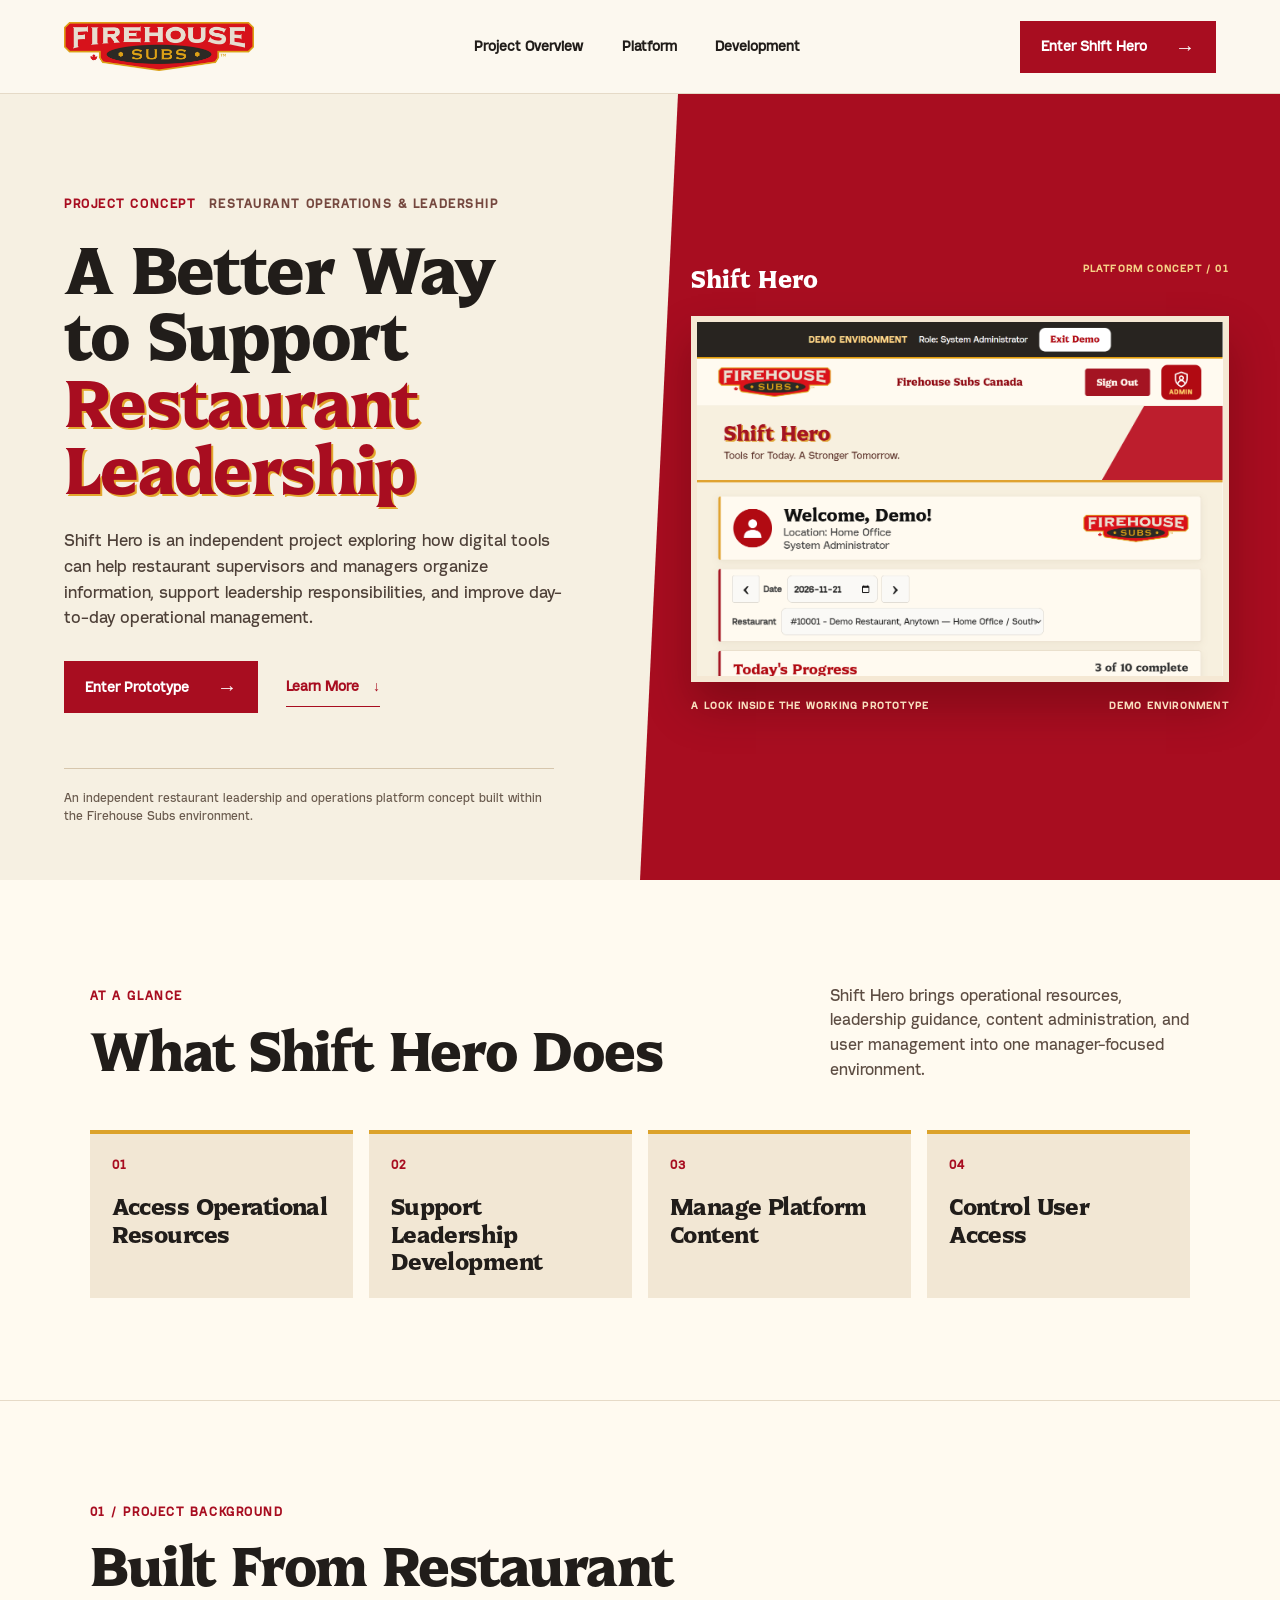
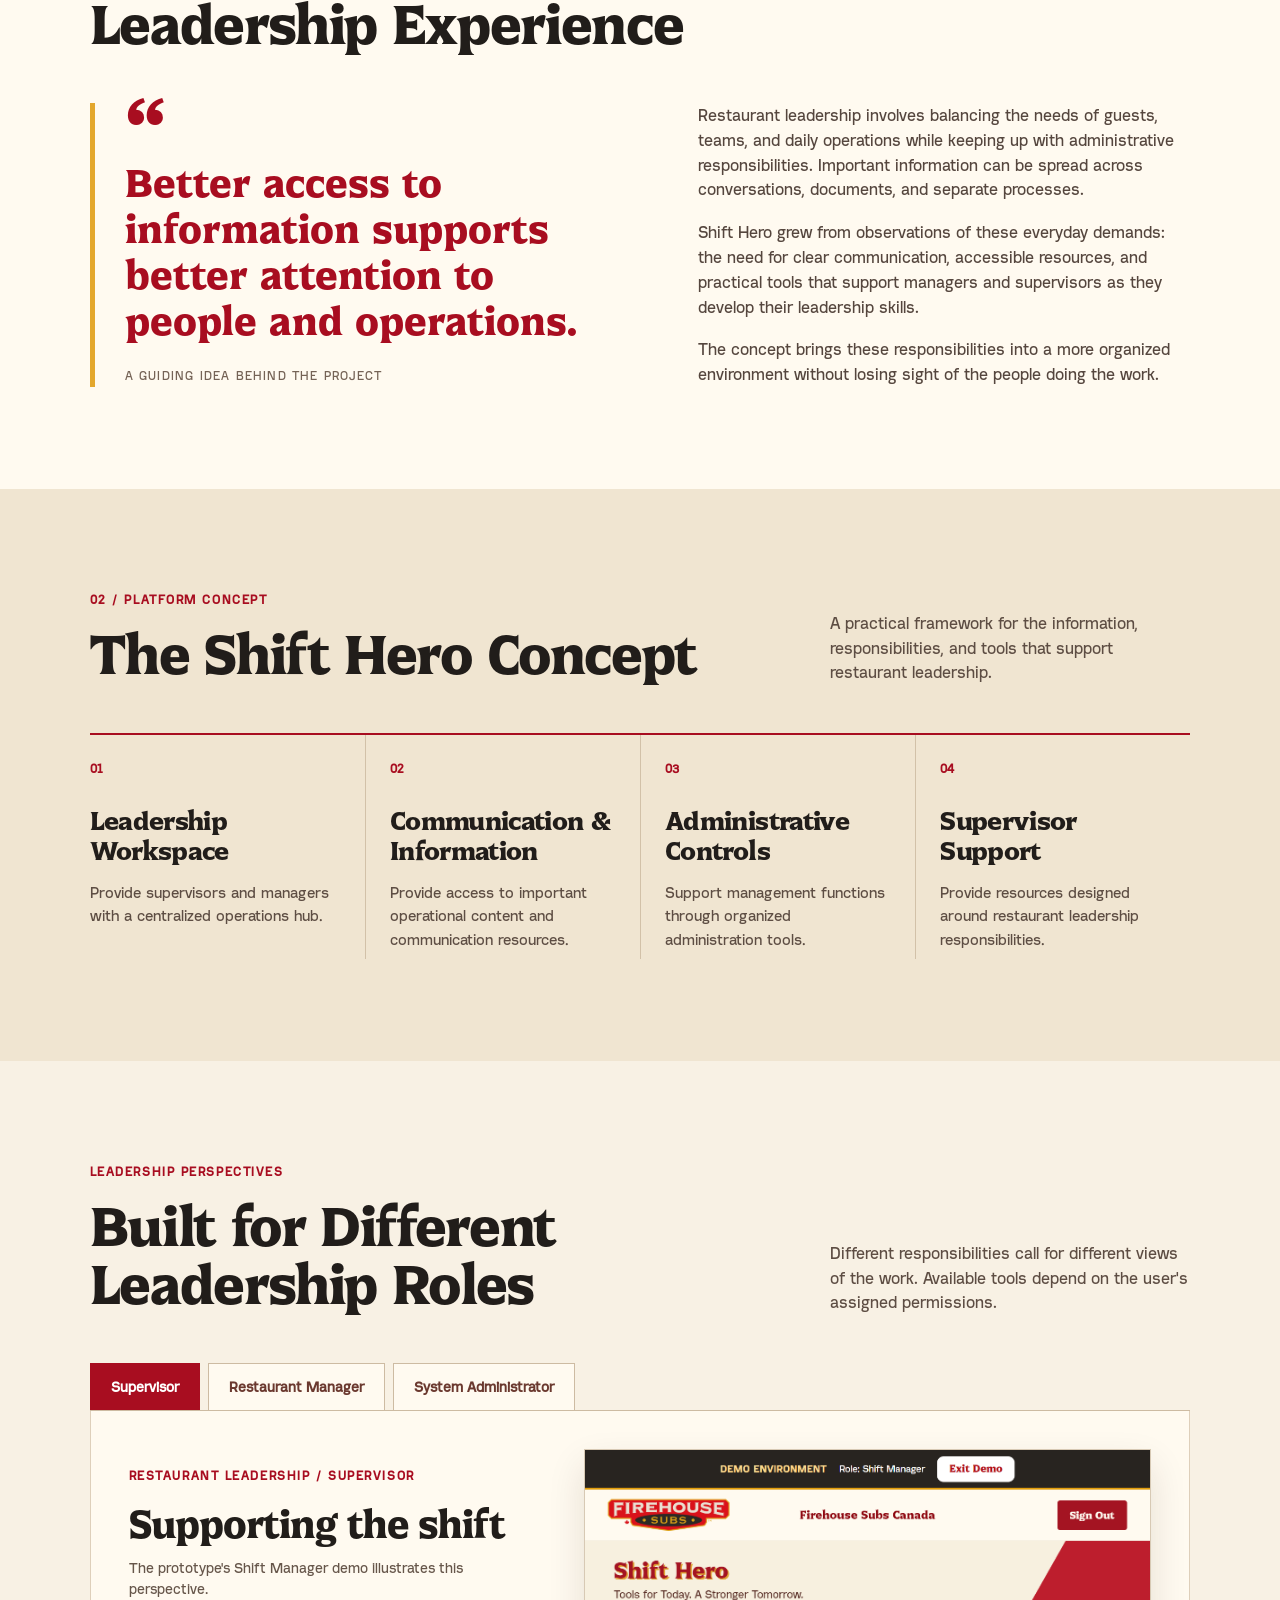
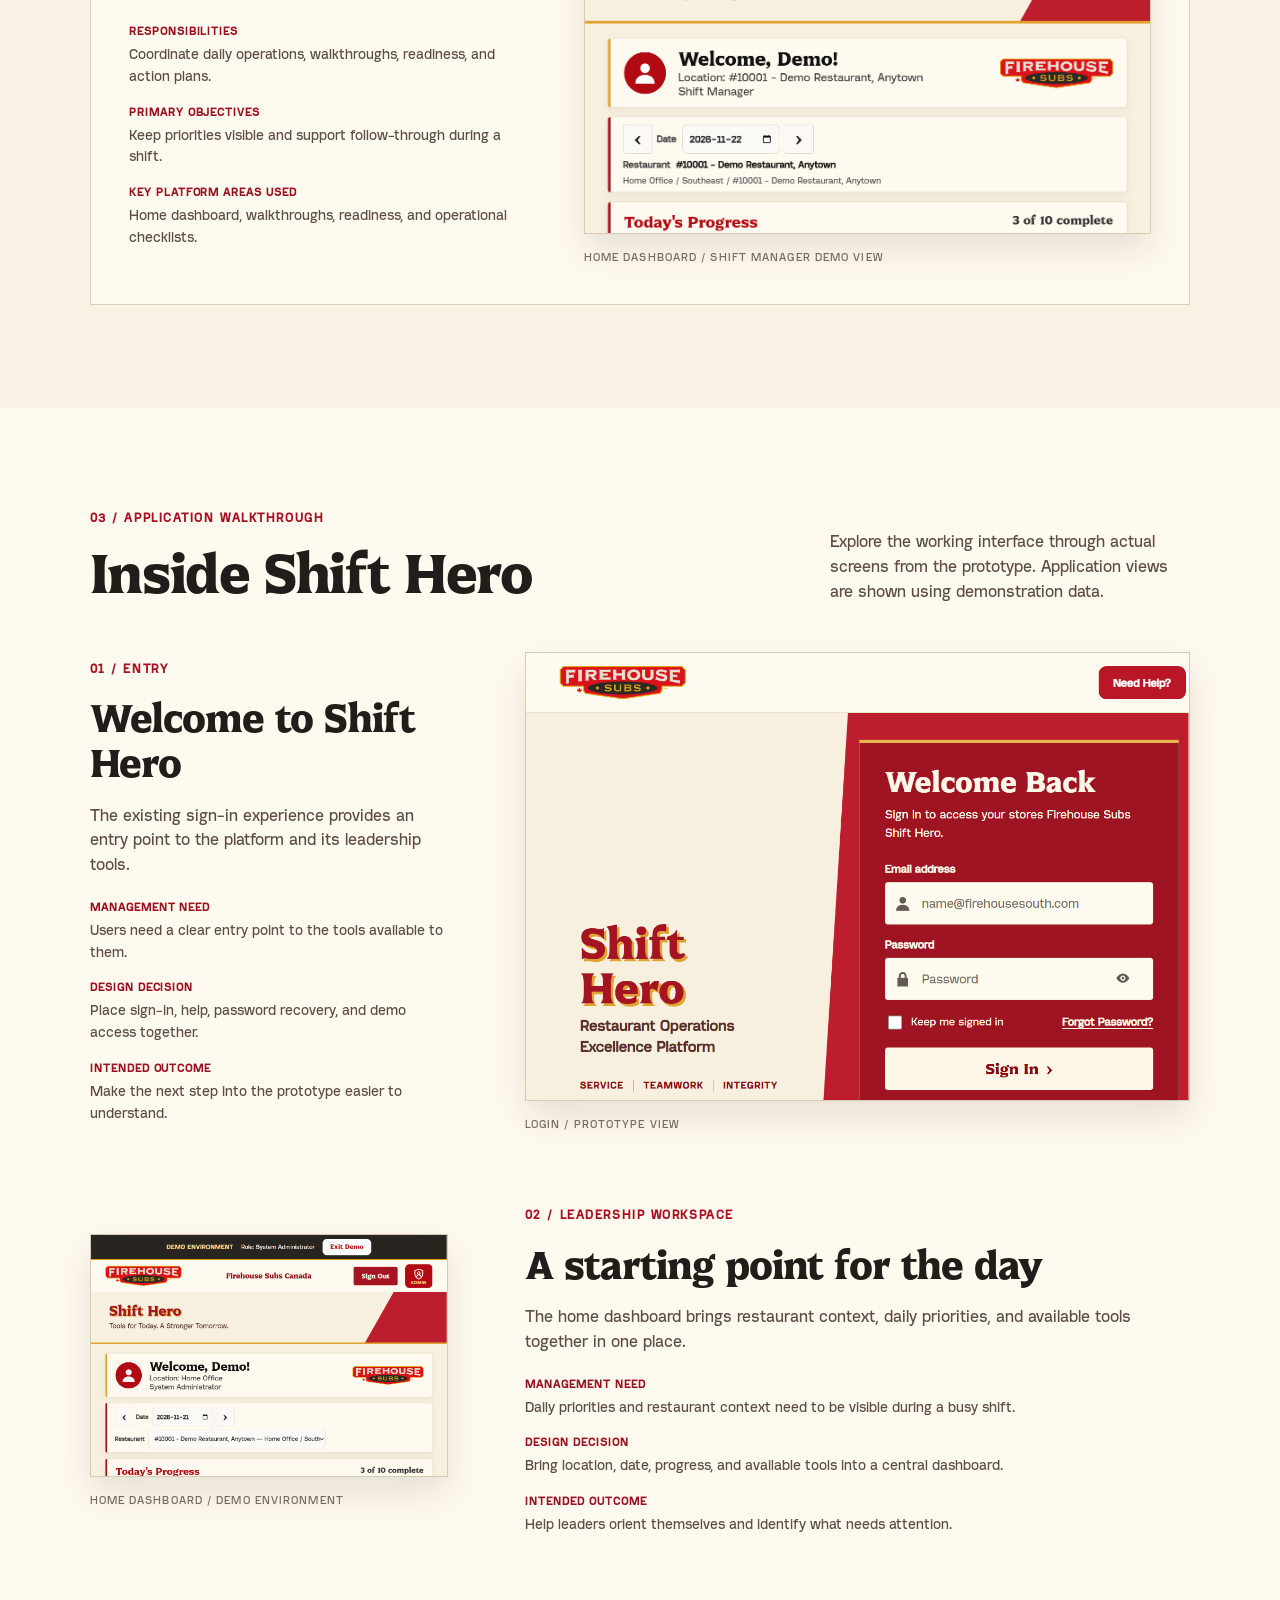
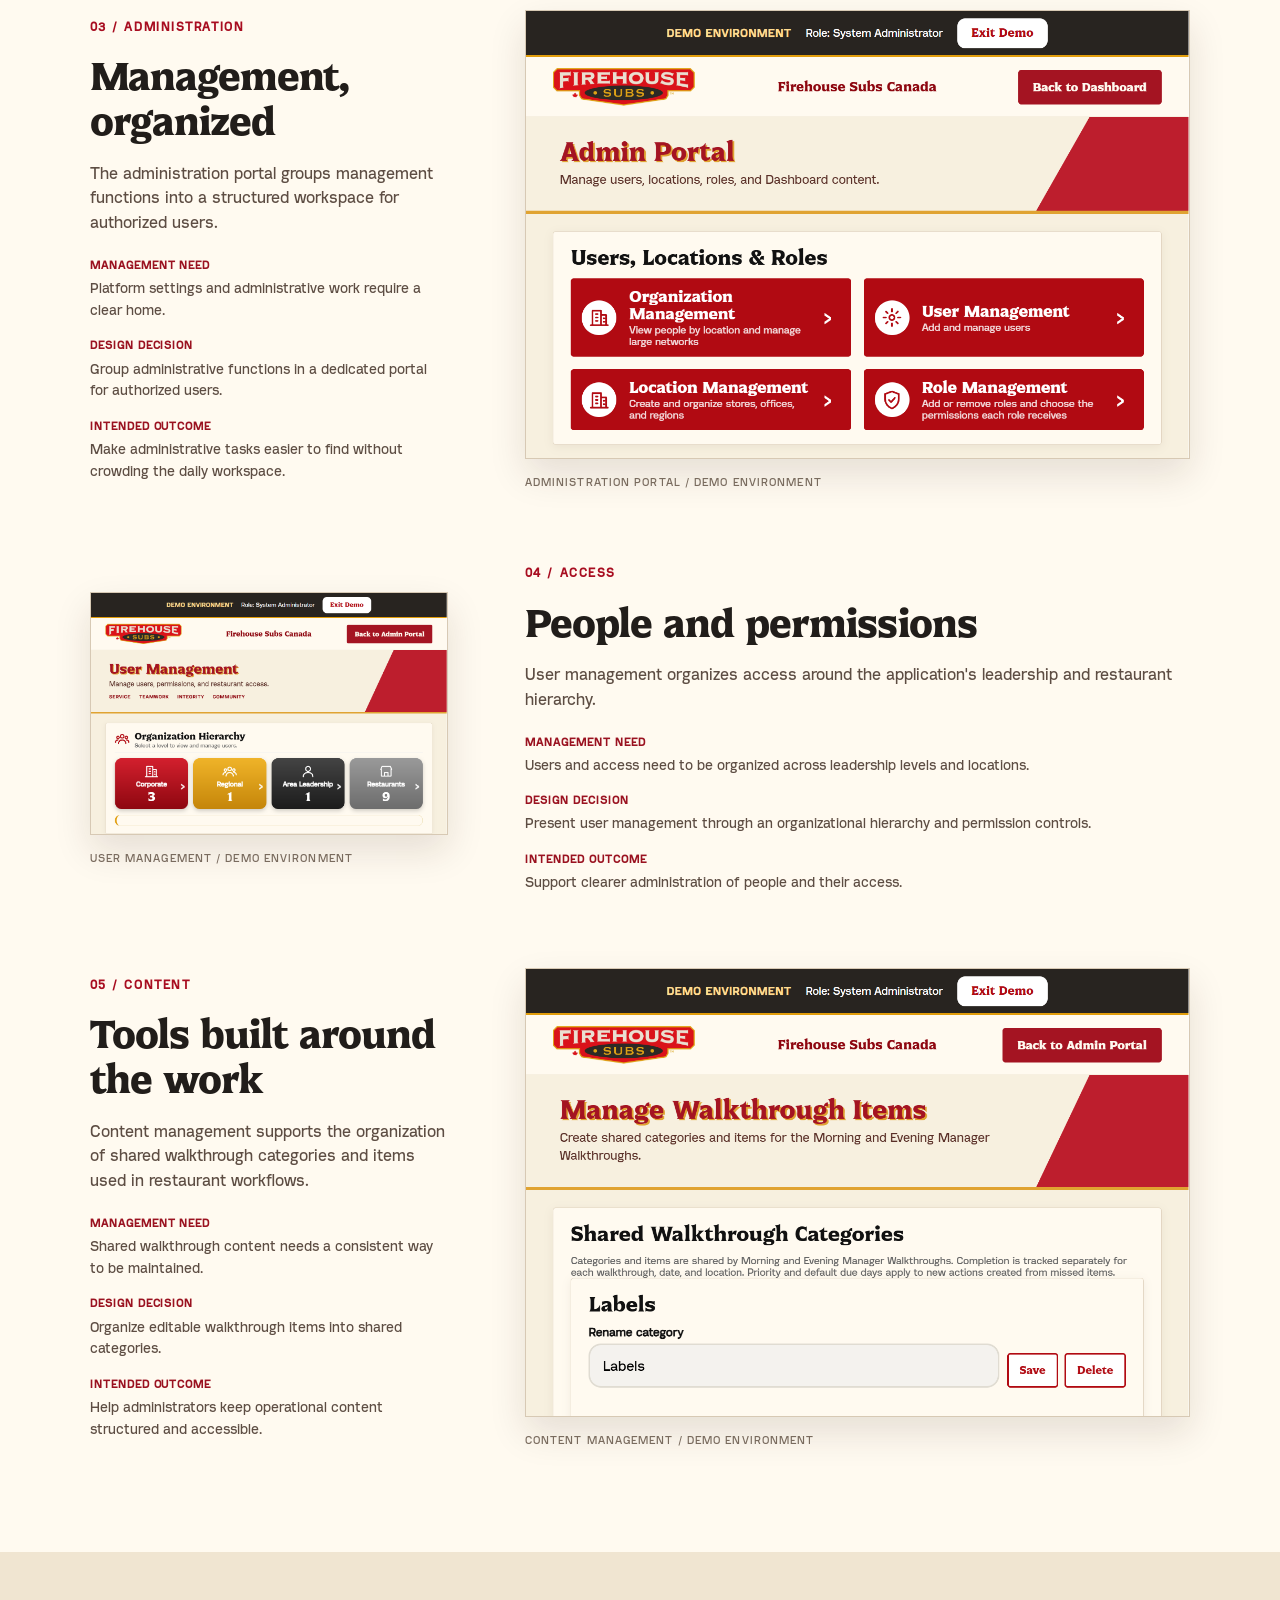
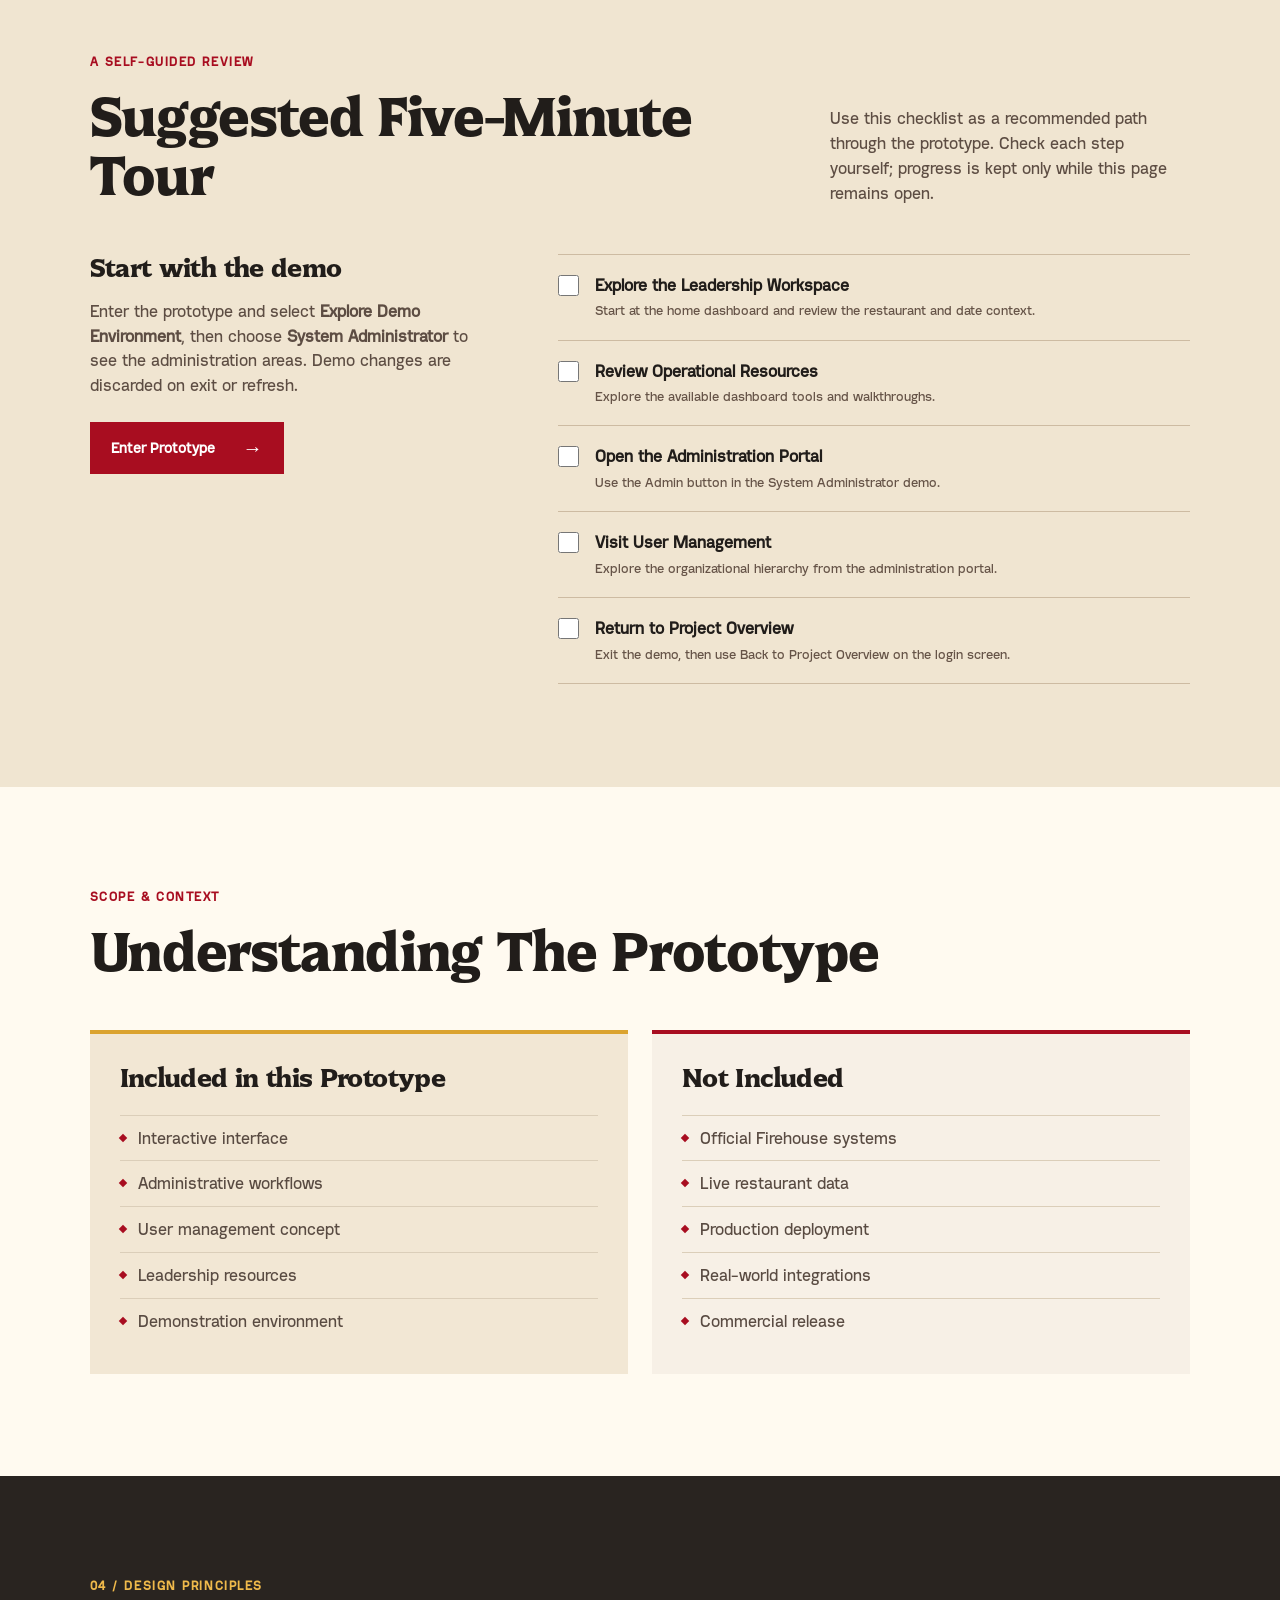
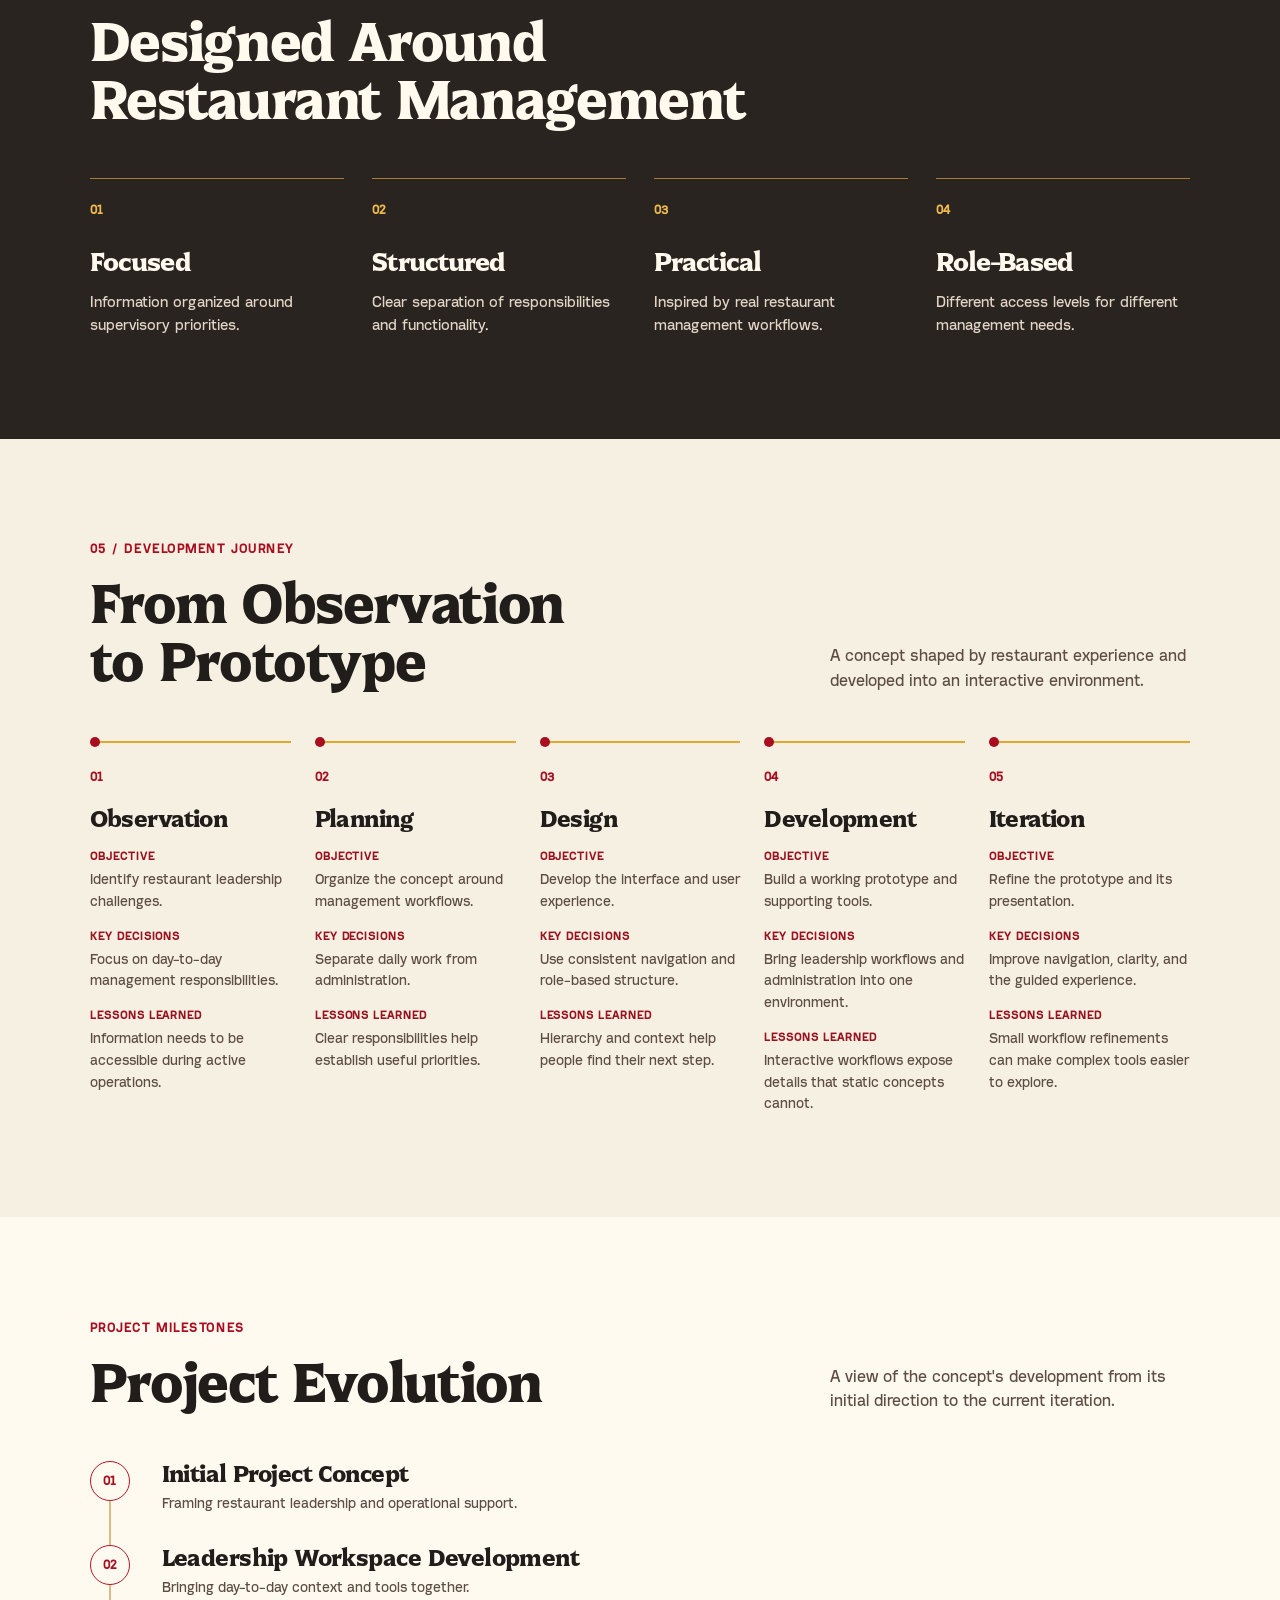
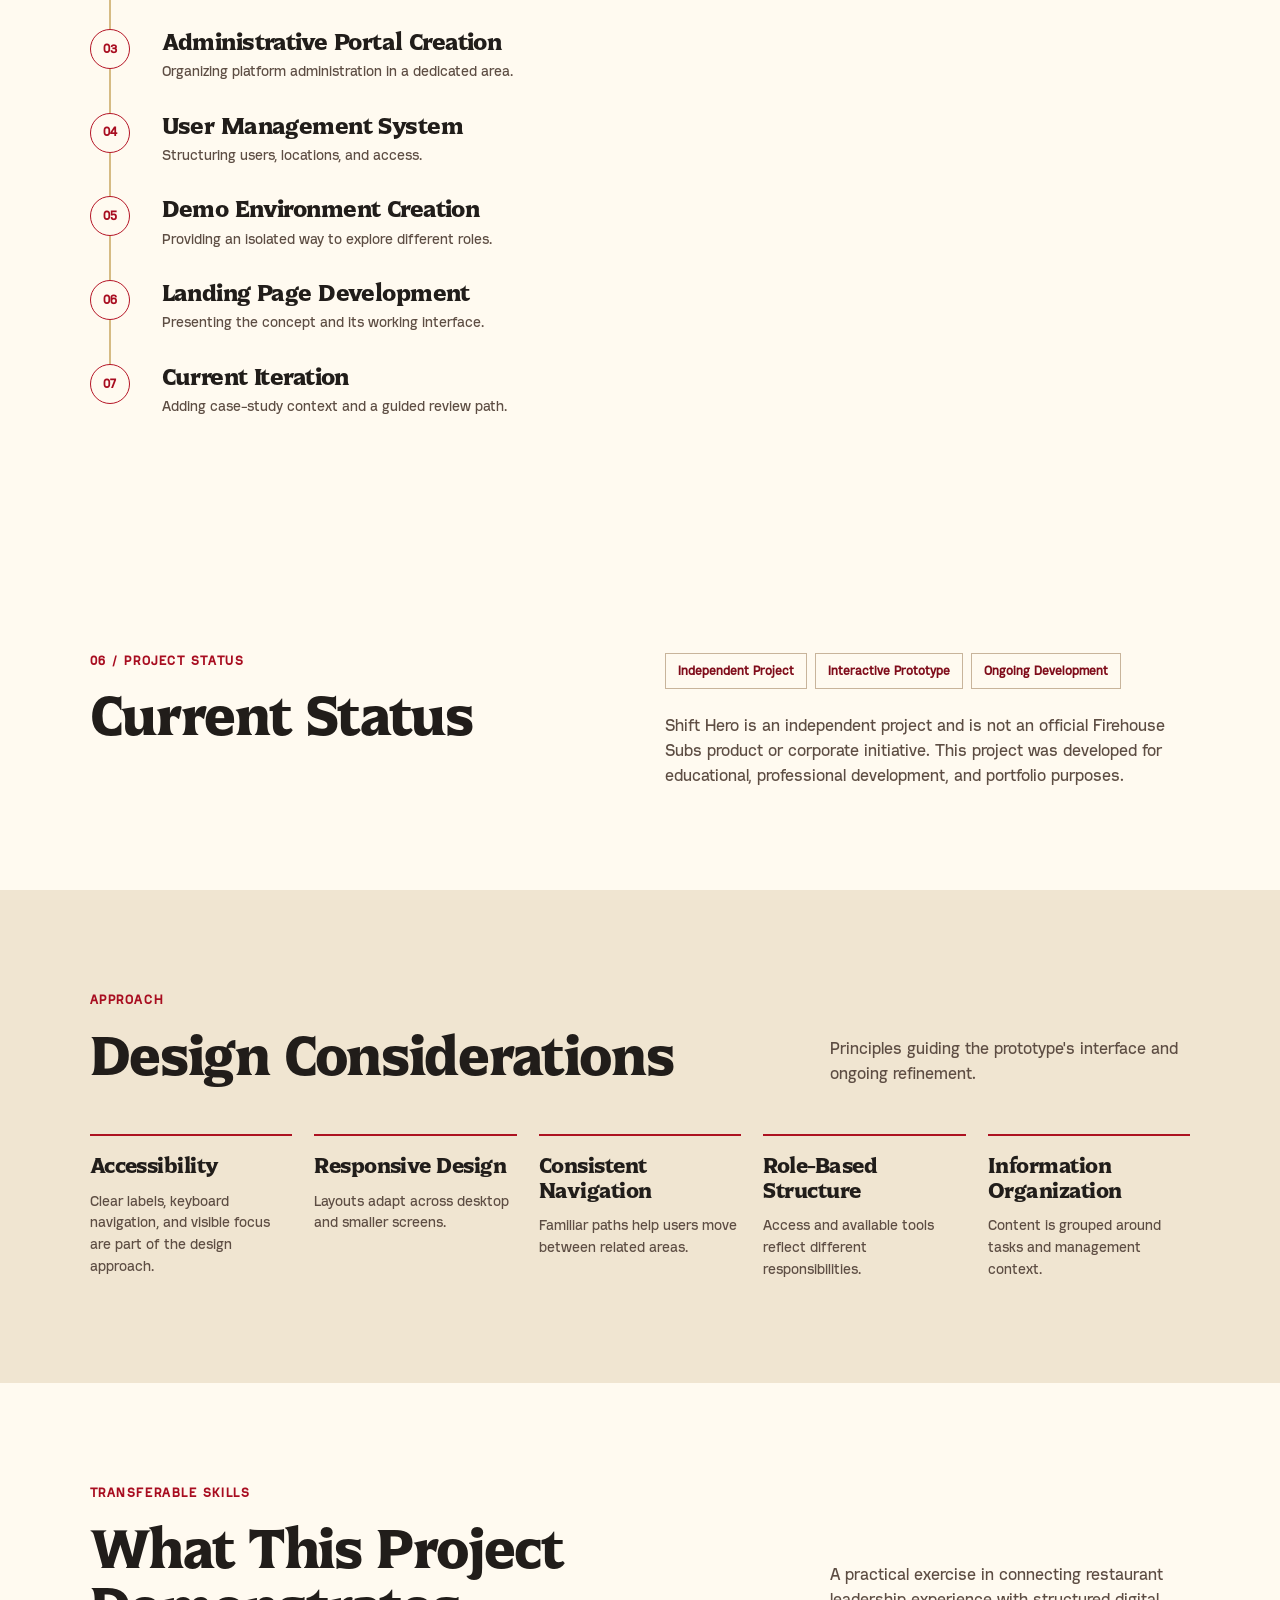
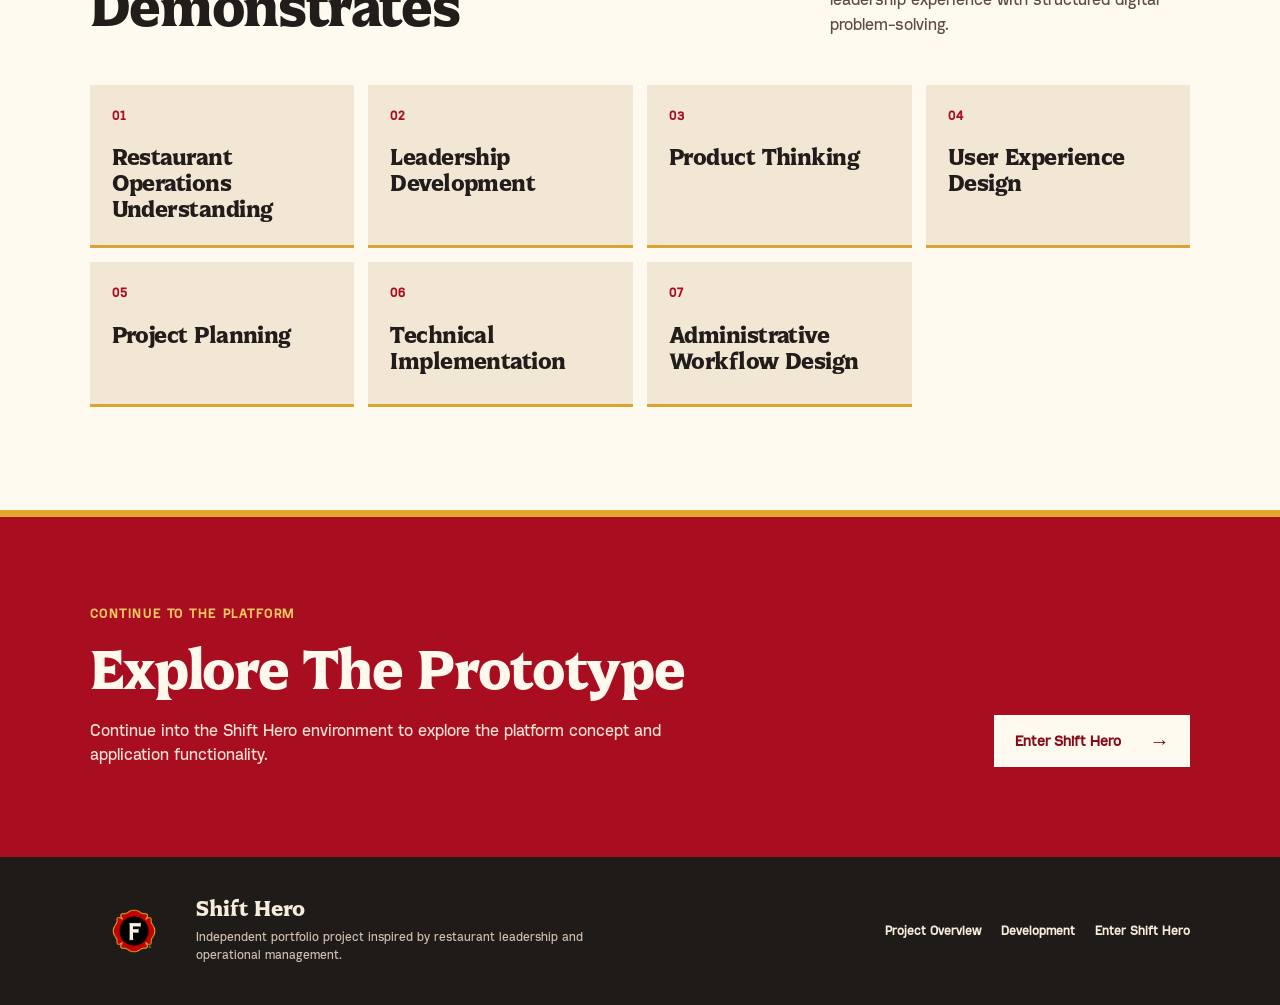
==== index.html @ 0c5bc738 "Added Landing Page Added Landing Page and Changed Styling" ====
<!DOCTYPE html>
<html lang="en-CA"><head><meta charset="utf-8"><meta name="viewport" content="width=device-width,initial-scale=1">
<title>Firehouse Subs Shift Hero</title>
<link rel="stylesheet" href="styles.css"><link rel="stylesheet" href="landing.css"></head><body class="landing-active">
<div id="landing">
  <div class="lp-nav" role="banner">
    <a class="lp-brand" href="#project-overview" aria-label="Shift Hero project overview"><img src="firehouse-subs-logo.png" alt="Firehouse Subs"></a>
    <nav class="lp-nav-links" aria-label="Project navigation">
      <a href="#project-overview">Project Overview</a><a href="#platform">Platform</a><a href="#development">Development</a>
    </nav>
    <a class="lp-button lp-button-red lp-nav-cta" href="#login" data-enter-app>Enter Shift Hero <span aria-hidden="true">&rarr;</span></a>
  </div>
  <main class="lp-main">
    <section class="lp-hero" id="project-overview">
      <div class="lp-hero-copy">
        <p class="lp-eyebrow"><span>Project Concept</span> Restaurant Operations &amp; Leadership</p>
        <h1 tabindex="-1">A Better Way to Support <span>Restaurant Leadership</span></h1>
        <p class="lp-hero-intro">Shift Hero is an independent project exploring how digital tools can help restaurant supervisors and managers organize information, support leadership responsibilities, and improve day-to-day operational management.</p>
        <div class="lp-actions"><a class="lp-button lp-button-red" href="#login" data-enter-app>Enter Prototype <span aria-hidden="true">&rarr;</span></a><a class="lp-text-link" href="#background">Learn More <span aria-hidden="true">&darr;</span></a></div>
        <p class="lp-hero-note">An independent restaurant leadership and operations platform concept built within the Firehouse Subs environment.</p>
      </div>
      <div class="lp-hero-visual">
        <div class="lp-visual-label"><span>Shift Hero</span><span>Platform Concept / 01</span></div>
        <div class="lp-screen lp-hero-screen"><img src="landing-dashboard.png" alt="Shift Hero home dashboard in the demo environment"></div>
        <p class="lp-image-caption">A look inside the working prototype <span>Demo environment</span></p>
      </div>
    </section>

    <section class="lp-section lp-summary" aria-labelledby="lp-summary-title">
      <div class="lp-section-head lp-head-split"><div><p class="lp-kicker">At a glance</p><h2 id="lp-summary-title">What Shift Hero Does</h2></div><p>Shift Hero brings operational resources, leadership guidance, content administration, and user management into one manager-focused environment.</p></div>
      <div class="lp-summary-grid">
        <article><span aria-hidden="true">01</span><h3>Access Operational Resources</h3></article>
        <article><span aria-hidden="true">02</span><h3>Support Leadership Development</h3></article>
        <article><span aria-hidden="true">03</span><h3>Manage Platform Content</h3></article>
        <article><span aria-hidden="true">04</span><h3>Control User Access</h3></article>
      </div>
    </section>

    <section class="lp-section lp-background" id="background">
      <div class="lp-section-head"><p class="lp-kicker">01 / Project Background</p><h2>Built From Restaurant<br>Leadership Experience</h2></div>
      <div class="lp-background-grid">
        <div class="lp-pullquote"><span aria-hidden="true">“</span><p>Better access to information supports better attention to people and operations.</p><small>A guiding idea behind the project</small></div>
        <div class="lp-prose"><p>Restaurant leadership involves balancing the needs of guests, teams, and daily operations while keeping up with administrative responsibilities. Important information can be spread across conversations, documents, and separate processes.</p><p>Shift Hero grew from observations of these everyday demands: the need for clear communication, accessible resources, and practical tools that support managers and supervisors as they develop their leadership skills.</p><p>The concept brings these responsibilities into a more organized environment without losing sight of the people doing the work.</p></div>
      </div>
    </section>

    <section class="lp-section lp-platform" id="platform">
      <div class="lp-section-head lp-head-split"><div><p class="lp-kicker">02 / Platform Concept</p><h2>The Shift Hero Concept</h2></div><p>A practical framework for the information, responsibilities, and tools that support restaurant leadership.</p></div>
      <div class="lp-pillars">
        <article><span>01</span><h3>Leadership Workspace</h3><p>Provide supervisors and managers with a centralized operations hub.</p></article>
        <article><span>02</span><h3>Communication &amp; Information</h3><p>Provide access to important operational content and communication resources.</p></article>
        <article><span>03</span><h3>Administrative Controls</h3><p>Support management functions through organized administration tools.</p></article>
        <article><span>04</span><h3>Supervisor Support</h3><p>Provide resources designed around restaurant leadership responsibilities.</p></article>
      </div>
    </section>

    <section class="lp-section lp-roles" aria-labelledby="lp-roles-title">
      <div class="lp-section-head lp-head-split"><div><p class="lp-kicker">Leadership perspectives</p><h2 id="lp-roles-title">Built for Different Leadership Roles</h2></div><p>Different responsibilities call for different views of the work. Available tools depend on the user's assigned permissions.</p></div>
      <div class="lp-role-selector" role="tablist" aria-label="Leadership role perspectives">
        <button type="button" role="tab" id="role-tab-supervisor" aria-controls="role-supervisor" aria-selected="true">Supervisor</button>
        <button type="button" role="tab" id="role-tab-manager" aria-controls="role-manager" aria-selected="false" tabindex="-1">Restaurant Manager</button>
        <button type="button" role="tab" id="role-tab-admin" aria-controls="role-admin" aria-selected="false" tabindex="-1">System Administrator</button>
      </div>
      <div class="lp-role-panel" role="tabpanel" id="role-supervisor" aria-labelledby="role-tab-supervisor" tabindex="0">
        <div><p class="lp-kicker">Restaurant leadership / Supervisor</p><h3>Supporting the shift</h3><p class="lp-role-note">The prototype's Shift Manager demo illustrates this perspective.</p><dl class="lp-case-details"><dt>Responsibilities</dt><dd>Coordinate daily operations, walkthroughs, readiness, and action plans.</dd><dt>Primary Objectives</dt><dd>Keep priorities visible and support follow-through during a shift.</dd><dt>Key Platform Areas Used</dt><dd>Home dashboard, walkthroughs, readiness, and operational checklists.</dd></dl></div>
        <figure><div class="lp-screen"><img src="landing-supervisor.png" loading="lazy" alt="Shift Hero home dashboard in the Shift Manager demo"></div><figcaption>Home dashboard / Shift Manager demo view</figcaption></figure>
      </div>
      <div class="lp-role-panel" role="tabpanel" id="role-manager" aria-labelledby="role-tab-manager" tabindex="0" hidden>
        <div><p class="lp-kicker">Restaurant leadership / Manager</p><h3>Seeing the bigger picture</h3><dl class="lp-case-details"><dt>Responsibilities</dt><dd>Monitor restaurant performance, operational insights, scorecards, and team execution.</dd><dt>Primary Objectives</dt><dd>Review priorities and support consistent management follow-through.</dd><dt>Key Platform Areas Used</dt><dd>Home dashboard, action plans, operational insights, and scorecards.</dd></dl></div>
        <figure><div class="lp-screen"><img src="landing-restaurant-manager.png" loading="lazy" alt="Shift Hero home dashboard in the Restaurant Manager demo"></div><figcaption>Home dashboard / Restaurant Manager demo view</figcaption></figure>
      </div>
      <div class="lp-role-panel" role="tabpanel" id="role-admin" aria-labelledby="role-tab-admin" tabindex="0" hidden>
        <div><p class="lp-kicker">Platform administration / Administrator</p><h3>Keeping the platform organized</h3><dl class="lp-case-details"><dt>Responsibilities</dt><dd>Manage users, locations, roles, permissions, and dashboard content.</dd><dt>Primary Objectives</dt><dd>Maintain an organized platform and appropriate access to its tools.</dd><dt>Key Platform Areas Used</dt><dd>Administration portal, user management, role management, and content management.</dd></dl></div>
        <figure><div class="lp-screen"><img src="landing-admin.png" loading="lazy" alt="Shift Hero administration portal in the system administrator demo"></div><figcaption>Administration portal / Demo environment</figcaption></figure>
      </div>
    </section>

    <section class="lp-section lp-walkthrough" id="walkthrough">
      <div class="lp-section-head lp-head-split"><div><p class="lp-kicker">03 / Application Walkthrough</p><h2>Inside Shift Hero</h2></div><p>Explore the working interface through actual screens from the prototype. Application views are shown using demonstration data.</p></div>
      <div class="lp-walkthrough-list">
        <article class="lp-walk-row"><div class="lp-walk-copy"><p class="lp-kicker">01 / Entry</p><h3>Welcome to Shift Hero</h3><p>The existing sign-in experience provides an entry point to the platform and its leadership tools.</p><dl class="lp-case-details"><dt>Management Need</dt><dd>Users need a clear entry point to the tools available to them.</dd><dt>Design Decision</dt><dd>Place sign-in, help, password recovery, and demo access together.</dd><dt>Intended Outcome</dt><dd>Make the next step into the prototype easier to understand.</dd></dl></div><figure><div class="lp-screen"><img src="landing-login.png" loading="lazy" alt="Shift Hero login screen"></div><figcaption>Login / Prototype view</figcaption></figure></article>
        <article class="lp-walk-row lp-walk-reverse"><div class="lp-walk-copy"><p class="lp-kicker">02 / Leadership Workspace</p><h3>A starting point for the day</h3><p>The home dashboard brings restaurant context, daily priorities, and available tools together in one place.</p><dl class="lp-case-details"><dt>Management Need</dt><dd>Daily priorities and restaurant context need to be visible during a busy shift.</dd><dt>Design Decision</dt><dd>Bring location, date, progress, and available tools into a central dashboard.</dd><dt>Intended Outcome</dt><dd>Help leaders orient themselves and identify what needs attention.</dd></dl></div><figure><div class="lp-screen"><img src="landing-dashboard.png" loading="lazy" alt="Shift Hero home dashboard with demonstration data"></div><figcaption>Home dashboard / Demo environment</figcaption></figure></article>
        <article class="lp-walk-row"><div class="lp-walk-copy"><p class="lp-kicker">03 / Administration</p><h3>Management, organized</h3><p>The administration portal groups management functions into a structured workspace for authorized users.</p><dl class="lp-case-details"><dt>Management Need</dt><dd>Platform settings and administrative work require a clear home.</dd><dt>Design Decision</dt><dd>Group administrative functions in a dedicated portal for authorized users.</dd><dt>Intended Outcome</dt><dd>Make administrative tasks easier to find without crowding the daily workspace.</dd></dl></div><figure><div class="lp-screen"><img src="landing-admin.png" loading="lazy" alt="Shift Hero administration portal in the demo environment"></div><figcaption>Administration portal / Demo environment</figcaption></figure></article>
        <article class="lp-walk-row lp-walk-reverse"><div class="lp-walk-copy"><p class="lp-kicker">04 / Access</p><h3>People and permissions</h3><p>User management organizes access around the application's leadership and restaurant hierarchy.</p><dl class="lp-case-details"><dt>Management Need</dt><dd>Users and access need to be organized across leadership levels and locations.</dd><dt>Design Decision</dt><dd>Present user management through an organizational hierarchy and permission controls.</dd><dt>Intended Outcome</dt><dd>Support clearer administration of people and their access.</dd></dl></div><figure><div class="lp-screen"><img src="landing-users.png" loading="lazy" alt="Shift Hero user management hierarchy in the demo environment"></div><figcaption>User management / Demo environment</figcaption></figure></article>
        <article class="lp-walk-row"><div class="lp-walk-copy"><p class="lp-kicker">05 / Content</p><h3>Tools built around the work</h3><p>Content management supports the organization of shared walkthrough categories and items used in restaurant workflows.</p><dl class="lp-case-details"><dt>Management Need</dt><dd>Shared walkthrough content needs a consistent way to be maintained.</dd><dt>Design Decision</dt><dd>Organize editable walkthrough items into shared categories.</dd><dt>Intended Outcome</dt><dd>Help administrators keep operational content structured and accessible.</dd></dl></div><figure><div class="lp-screen"><img src="landing-content.png" loading="lazy" alt="Shift Hero walkthrough content management in the demo environment"></div><figcaption>Content management / Demo environment</figcaption></figure></article>
      </div>
    </section>

    <section class="lp-section lp-tour" aria-labelledby="lp-tour-title">
      <div class="lp-section-head lp-head-split"><div><p class="lp-kicker">A self-guided review</p><h2 id="lp-tour-title">Suggested Five-Minute Tour</h2></div><p>Use this checklist as a recommended path through the prototype. Check each step yourself; progress is kept only while this page remains open.</p></div>
      <div class="lp-tour-layout">
        <div class="lp-tour-intro"><h3>Start with the demo</h3><p>Enter the prototype and select <strong>Explore Demo Environment</strong>, then choose <strong>System Administrator</strong> to see the administration areas. Demo changes are discarded on exit or refresh.</p><a class="lp-button lp-button-red" href="#login" data-enter-app>Enter Prototype <span aria-hidden="true">&rarr;</span></a></div>
        <ol class="lp-checklist">
          <li><label><input type="checkbox"><span><strong>Explore the Leadership Workspace</strong><small>Start at the home dashboard and review the restaurant and date context.</small></span></label></li>
          <li><label><input type="checkbox"><span><strong>Review Operational Resources</strong><small>Explore the available dashboard tools and walkthroughs.</small></span></label></li>
          <li><label><input type="checkbox"><span><strong>Open the Administration Portal</strong><small>Use the Admin button in the System Administrator demo.</small></span></label></li>
          <li><label><input type="checkbox"><span><strong>Visit User Management</strong><small>Explore the organizational hierarchy from the administration portal.</small></span></label></li>
          <li><label><input type="checkbox"><span><strong>Return to Project Overview</strong><small>Exit the demo, then use Back to Project Overview on the login screen.</small></span></label></li>
        </ol>
      </div>
    </section>

    <section class="lp-section lp-boundaries" aria-labelledby="lp-boundaries-title">
      <div class="lp-section-head"><p class="lp-kicker">Scope &amp; context</p><h2 id="lp-boundaries-title">Understanding The Prototype</h2></div>
      <div class="lp-boundary-grid">
        <div><h3>Included in this Prototype</h3><ul><li>Interactive interface</li><li>Administrative workflows</li><li>User management concept</li><li>Leadership resources</li><li>Demonstration environment</li></ul></div>
        <div><h3>Not Included</h3><ul><li>Official Firehouse systems</li><li>Live restaurant data</li><li>Production deployment</li><li>Real-world integrations</li><li>Commercial release</li></ul></div>
      </div>
    </section>

    <section class="lp-section lp-principles">
      <div class="lp-section-head"><p class="lp-kicker">04 / Design Principles</p><h2>Designed Around<br>Restaurant Management</h2></div>
      <div class="lp-principle-grid">
        <article><span>01</span><h3>Focused</h3><p>Information organized around supervisory priorities.</p></article>
        <article><span>02</span><h3>Structured</h3><p>Clear separation of responsibilities and functionality.</p></article>
        <article><span>03</span><h3>Practical</h3><p>Inspired by real restaurant management workflows.</p></article>
        <article><span>04</span><h3>Role-Based</h3><p>Different access levels for different management needs.</p></article>
      </div>
    </section>

    <section class="lp-section lp-development" id="development">
      <div class="lp-section-head lp-head-split"><div><p class="lp-kicker">05 / Development Journey</p><h2>From Observation<br>to Prototype</h2></div><p>A concept shaped by restaurant experience and developed into an interactive environment.</p></div>
      <ol class="lp-timeline lp-journey">
        <li><span>01</span><h3>Observation</h3><dl><dt>Objective</dt><dd>Identify restaurant leadership challenges.</dd><dt>Key Decisions</dt><dd>Focus on day-to-day management responsibilities.</dd><dt>Lessons Learned</dt><dd>Information needs to be accessible during active operations.</dd></dl></li>
        <li><span>02</span><h3>Planning</h3><dl><dt>Objective</dt><dd>Organize the concept around management workflows.</dd><dt>Key Decisions</dt><dd>Separate daily work from administration.</dd><dt>Lessons Learned</dt><dd>Clear responsibilities help establish useful priorities.</dd></dl></li>
        <li><span>03</span><h3>Design</h3><dl><dt>Objective</dt><dd>Develop the interface and user experience.</dd><dt>Key Decisions</dt><dd>Use consistent navigation and role-based structure.</dd><dt>Lessons Learned</dt><dd>Hierarchy and context help people find their next step.</dd></dl></li>
        <li><span>04</span><h3>Development</h3><dl><dt>Objective</dt><dd>Build a working prototype and supporting tools.</dd><dt>Key Decisions</dt><dd>Bring leadership workflows and administration into one environment.</dd><dt>Lessons Learned</dt><dd>Interactive workflows expose details that static concepts cannot.</dd></dl></li>
        <li><span>05</span><h3>Iteration</h3><dl><dt>Objective</dt><dd>Refine the prototype and its presentation.</dd><dt>Key Decisions</dt><dd>Improve navigation, clarity, and the guided experience.</dd><dt>Lessons Learned</dt><dd>Small workflow refinements can make complex tools easier to explore.</dd></dl></li>
      </ol>
    </section>

    <section class="lp-section lp-evolution" aria-labelledby="lp-evolution-title">
      <div class="lp-section-head lp-head-split"><div><p class="lp-kicker">Project milestones</p><h2 id="lp-evolution-title">Project Evolution</h2></div><p>A view of the concept's development from its initial direction to the current iteration.</p></div>
      <ol class="lp-milestones">
        <li><span>01</span><div><h3>Initial Project Concept</h3><p>Framing restaurant leadership and operational support.</p></div></li>
        <li><span>02</span><div><h3>Leadership Workspace Development</h3><p>Bringing day-to-day context and tools together.</p></div></li>
        <li><span>03</span><div><h3>Administrative Portal Creation</h3><p>Organizing platform administration in a dedicated area.</p></div></li>
        <li><span>04</span><div><h3>User Management System</h3><p>Structuring users, locations, and access.</p></div></li>
        <li><span>05</span><div><h3>Demo Environment Creation</h3><p>Providing an isolated way to explore different roles.</p></div></li>
        <li><span>06</span><div><h3>Landing Page Development</h3><p>Presenting the concept and its working interface.</p></div></li>
        <li><span>07</span><div><h3>Current Iteration</h3><p>Adding case-study context and a guided review path.</p></div></li>
      </ol>
    </section>

    <section class="lp-section lp-status">
      <div><p class="lp-kicker">06 / Project Status</p><h2>Current Status</h2></div>
      <div class="lp-status-detail"><div class="lp-status-tags"><span>Independent Project</span><span>Interactive Prototype</span><span>Ongoing Development</span></div><p>Shift Hero is an independent project and is not an official Firehouse Subs product or corporate initiative. This project was developed for educational, professional development, and portfolio purposes.</p></div>
    </section>
    <section class="lp-section lp-considerations" aria-labelledby="lp-considerations-title">
      <div class="lp-section-head lp-head-split"><div><p class="lp-kicker">Approach</p><h2 id="lp-considerations-title">Design Considerations</h2></div><p>Principles guiding the prototype's interface and ongoing refinement.</p></div>
      <div class="lp-consideration-grid">
        <article><h3>Accessibility</h3><p>Clear labels, keyboard navigation, and visible focus are part of the design approach.</p></article>
        <article><h3>Responsive Design</h3><p>Layouts adapt across desktop and smaller screens.</p></article>
        <article><h3>Consistent Navigation</h3><p>Familiar paths help users move between related areas.</p></article>
        <article><h3>Role-Based Structure</h3><p>Access and available tools reflect different responsibilities.</p></article>
        <article><h3>Information Organization</h3><p>Content is grouped around tasks and management context.</p></article>
      </div>
    </section>
    <section class="lp-section lp-demonstrates" aria-labelledby="lp-demonstrates-title">
      <div class="lp-section-head lp-head-split"><div><p class="lp-kicker">Transferable skills</p><h2 id="lp-demonstrates-title">What This Project Demonstrates</h2></div><p>A practical exercise in connecting restaurant leadership experience with structured digital problem-solving.</p></div>
      <div class="lp-demonstrates-grid">
        <article><span>01</span><h3>Restaurant Operations Understanding</h3></article>
        <article><span>02</span><h3>Leadership Development</h3></article>
        <article><span>03</span><h3>Product Thinking</h3></article>
        <article><span>04</span><h3>User Experience Design</h3></article>
        <article><span>05</span><h3>Project Planning</h3></article>
        <article><span>06</span><h3>Technical Implementation</h3></article>
        <article><span>07</span><h3>Administrative Workflow Design</h3></article>
      </div>
    </section>
    <section class="lp-final">
      <div><p class="lp-kicker">Continue to the platform</p><h2>Explore The Prototype</h2><p>Continue into the Shift Hero environment to explore the platform concept and application functionality.</p></div>
      <a class="lp-button lp-button-light" href="#login" data-enter-app>Enter Shift Hero <span aria-hidden="true">&rarr;</span></a>
    </section>
  </main>
  <div class="lp-footer" role="contentinfo">
    <div class="lp-footer-brand"><img src="firehouse-subs-emblem.png" alt="Firehouse Subs emblem"><div><strong>Shift Hero</strong><p>Independent portfolio project inspired by restaurant leadership and operational management.</p></div></div>
    <nav aria-label="Footer navigation"><a href="#project-overview">Project Overview</a><a href="#development">Development</a><a href="#login" data-enter-app>Enter Shift Hero</a></nav>
  </div>
</div>
<div class="app" id="login">
<div class="login-art"><img src="[data-uri]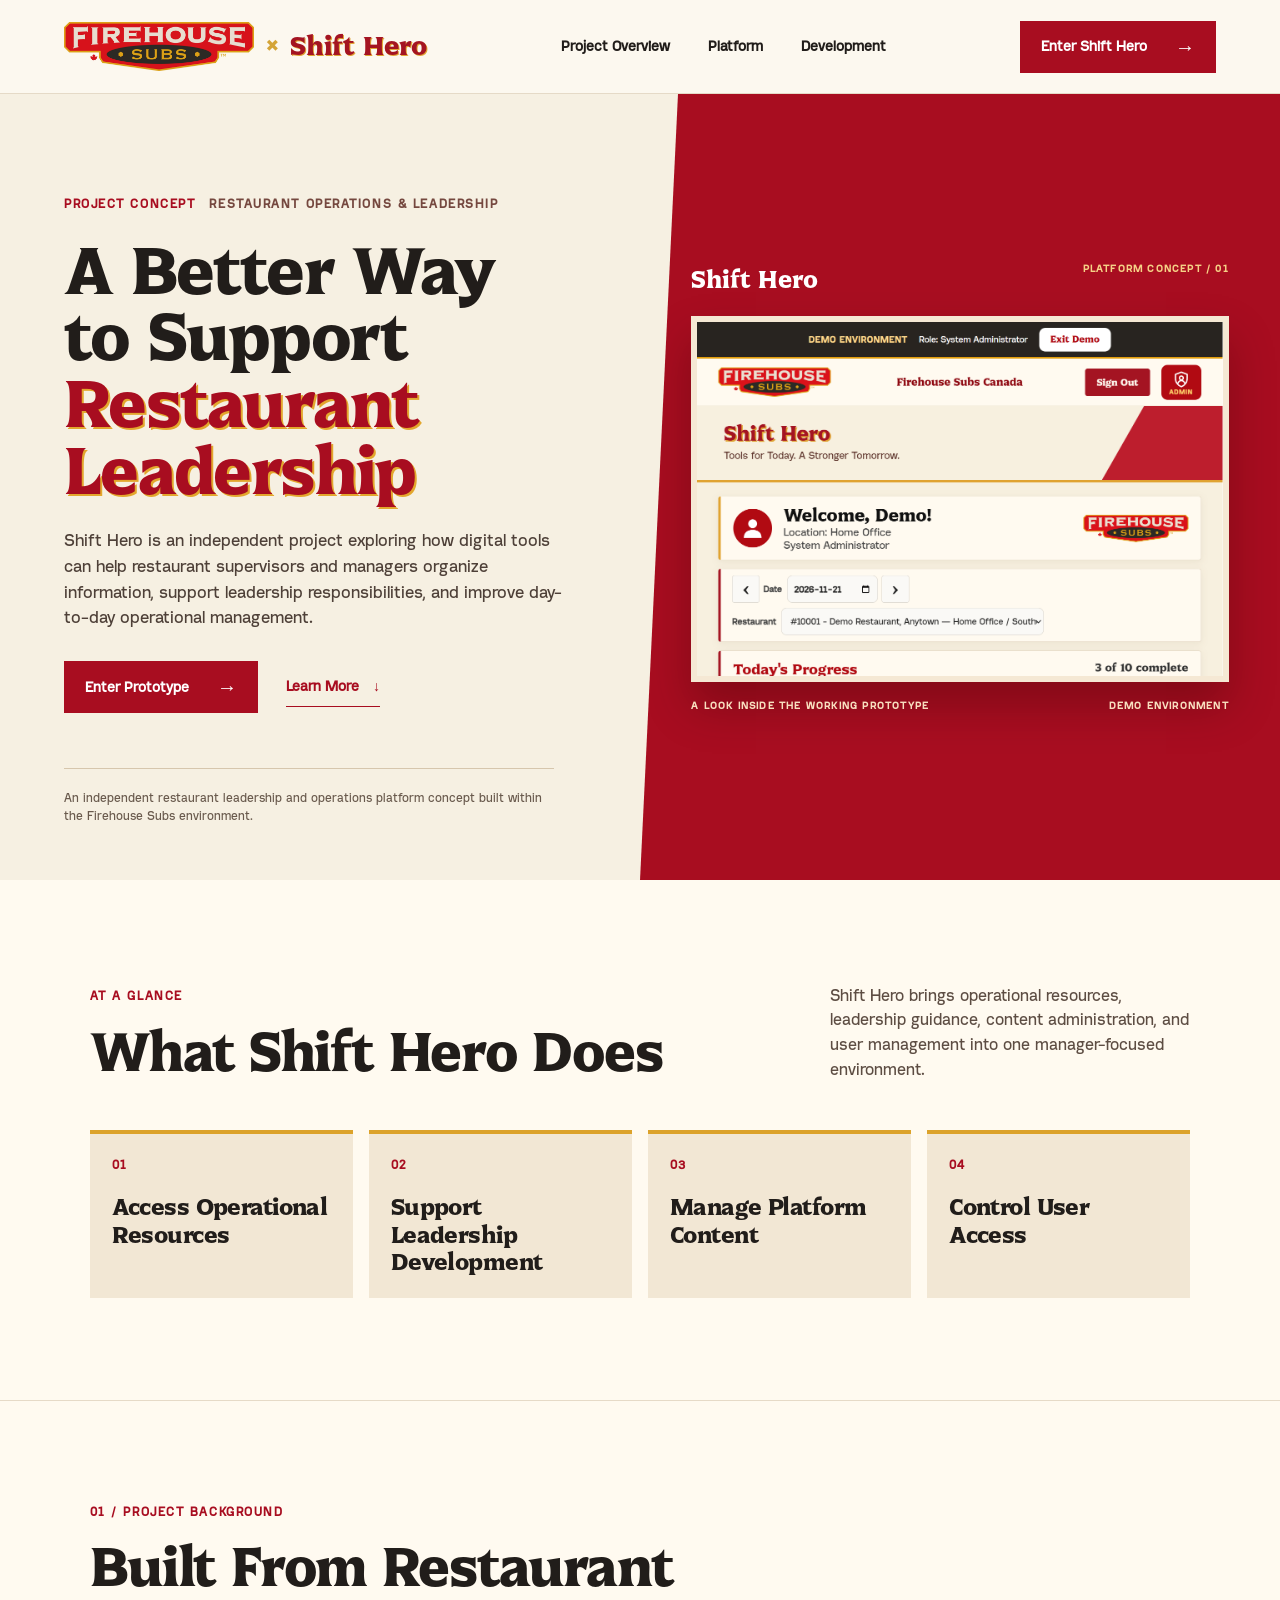
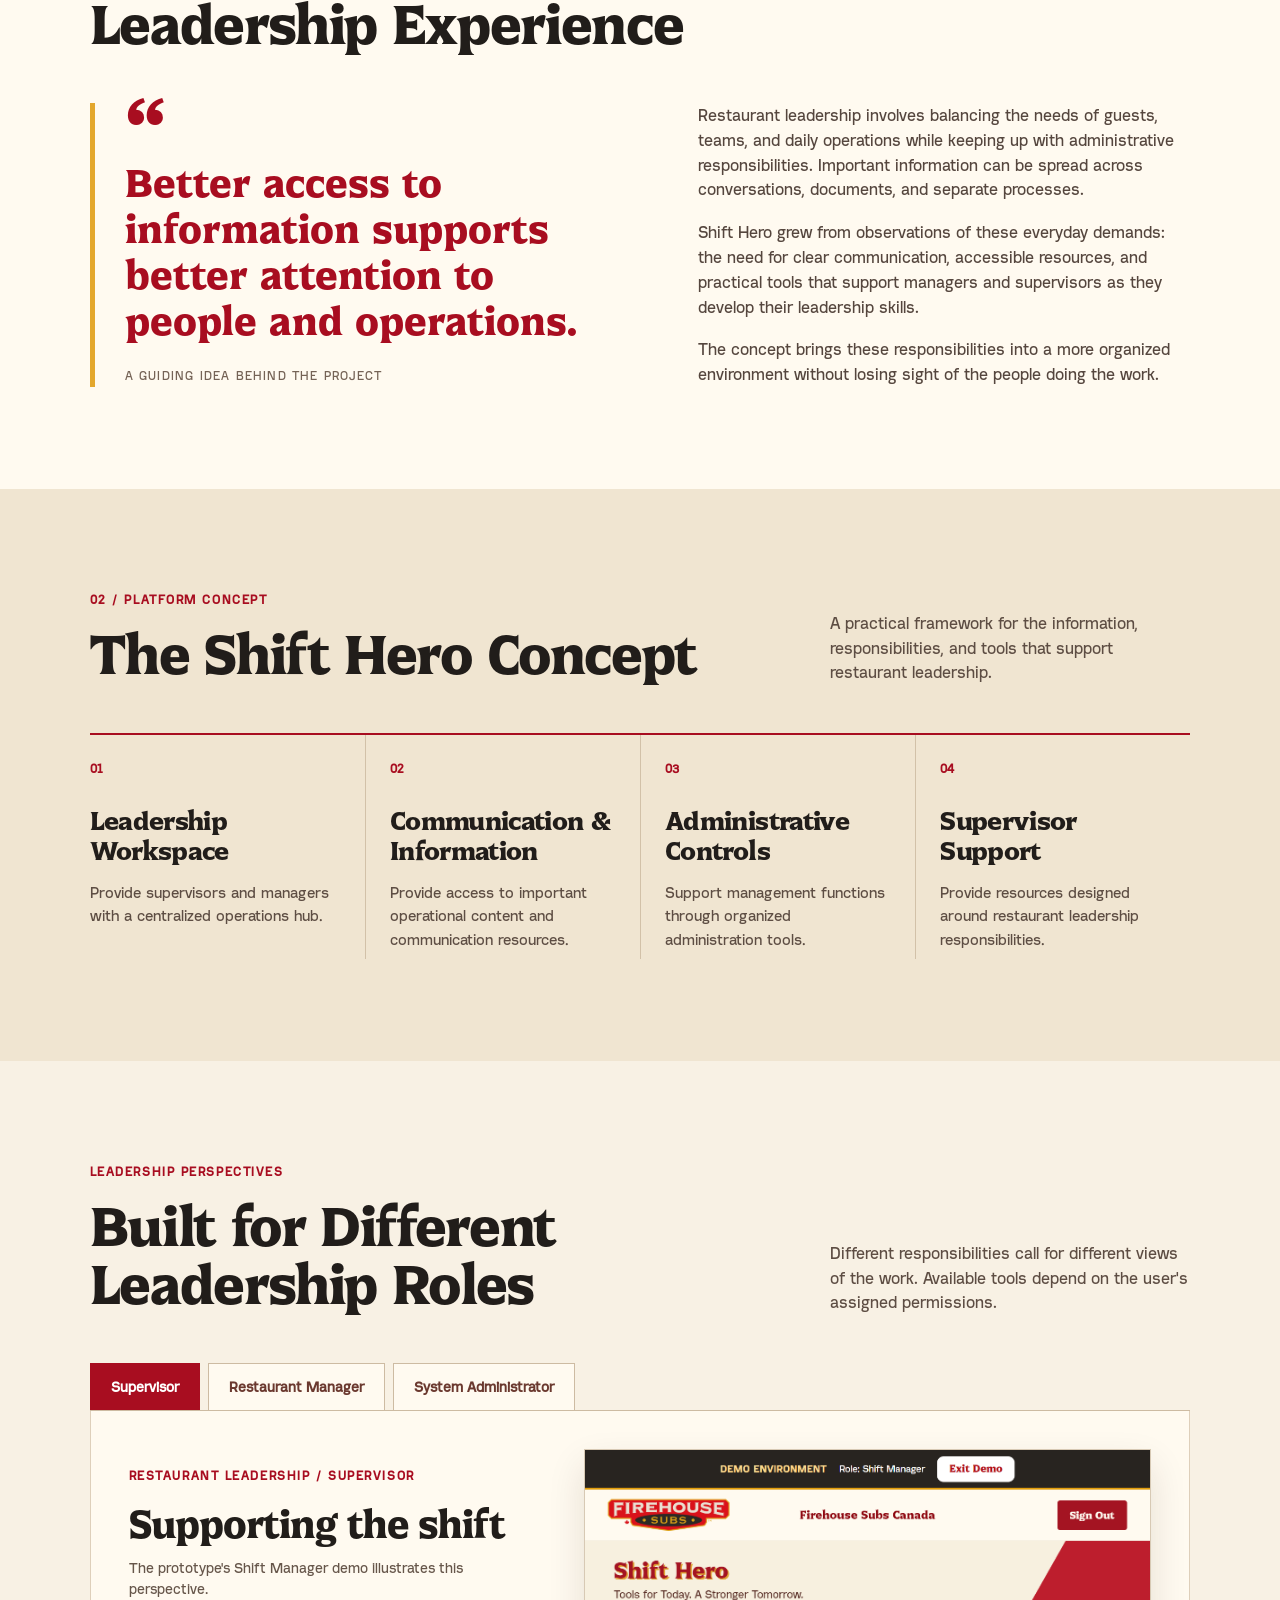
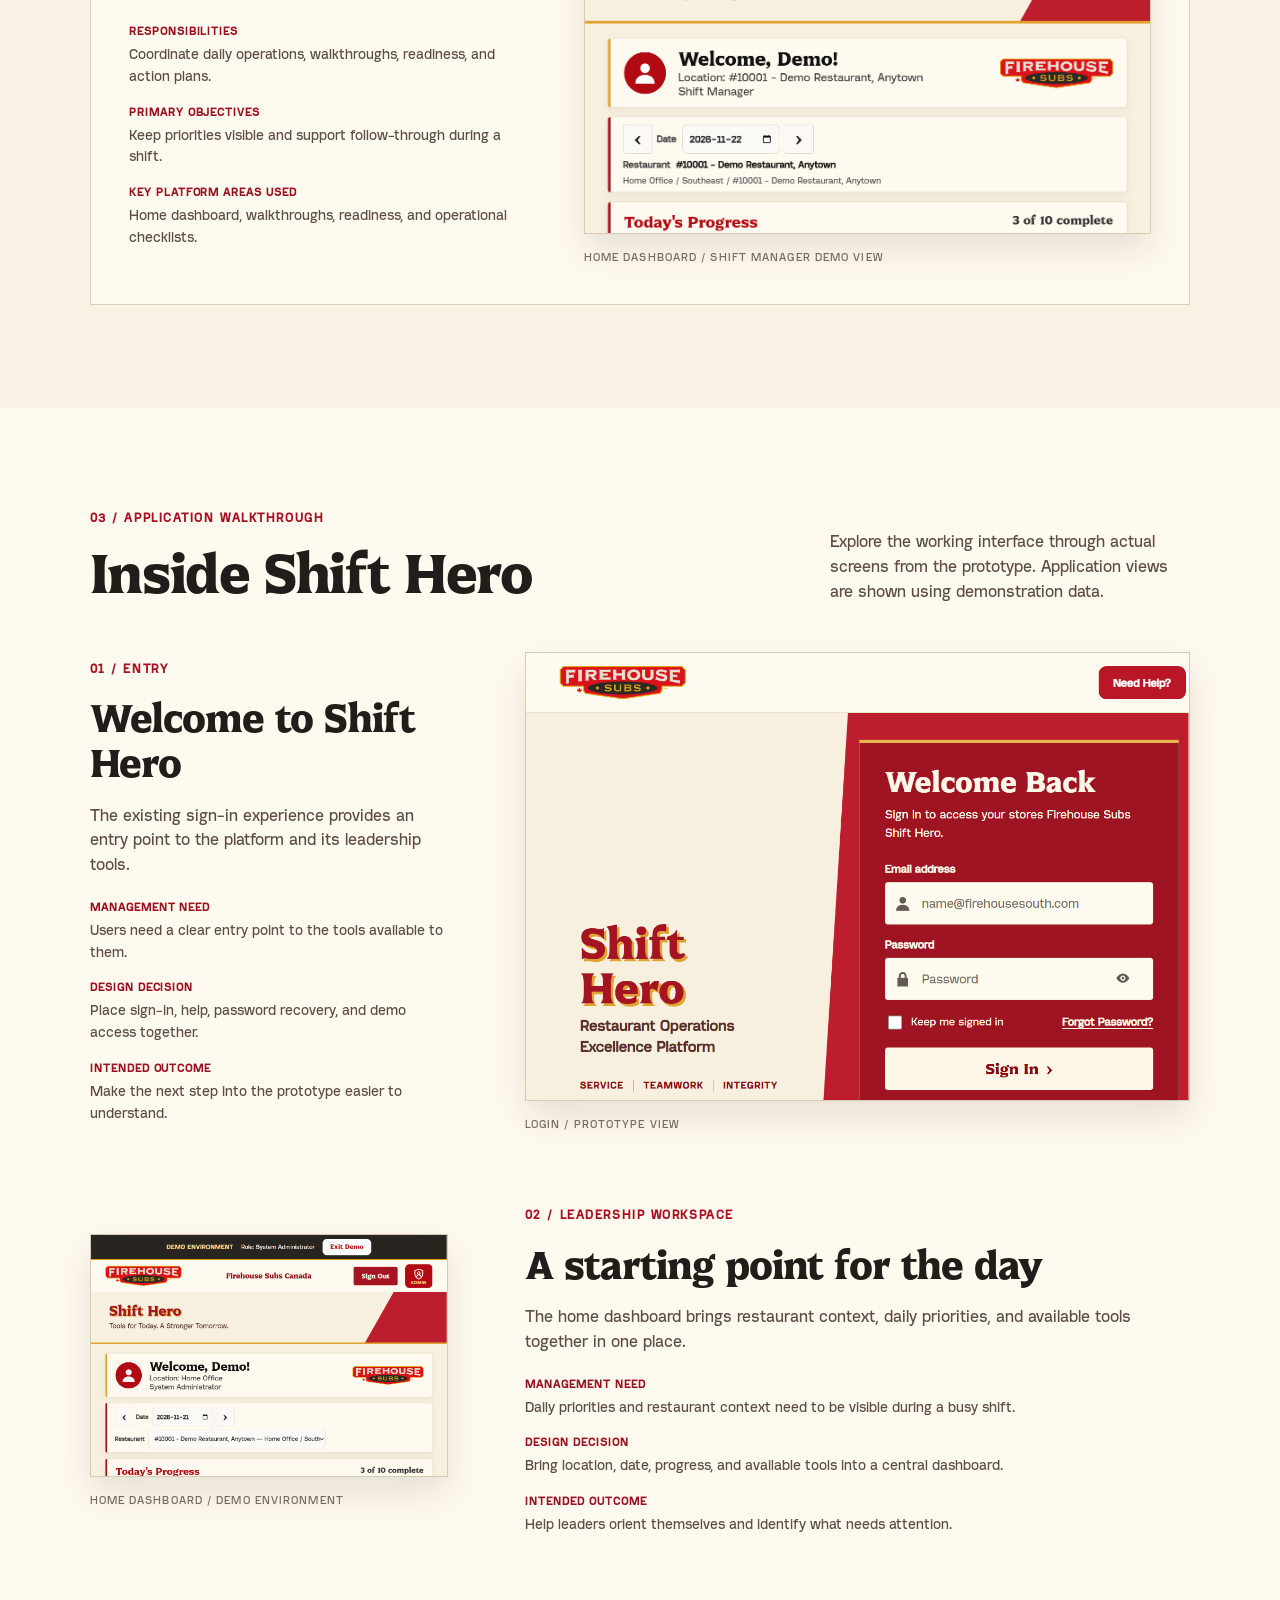
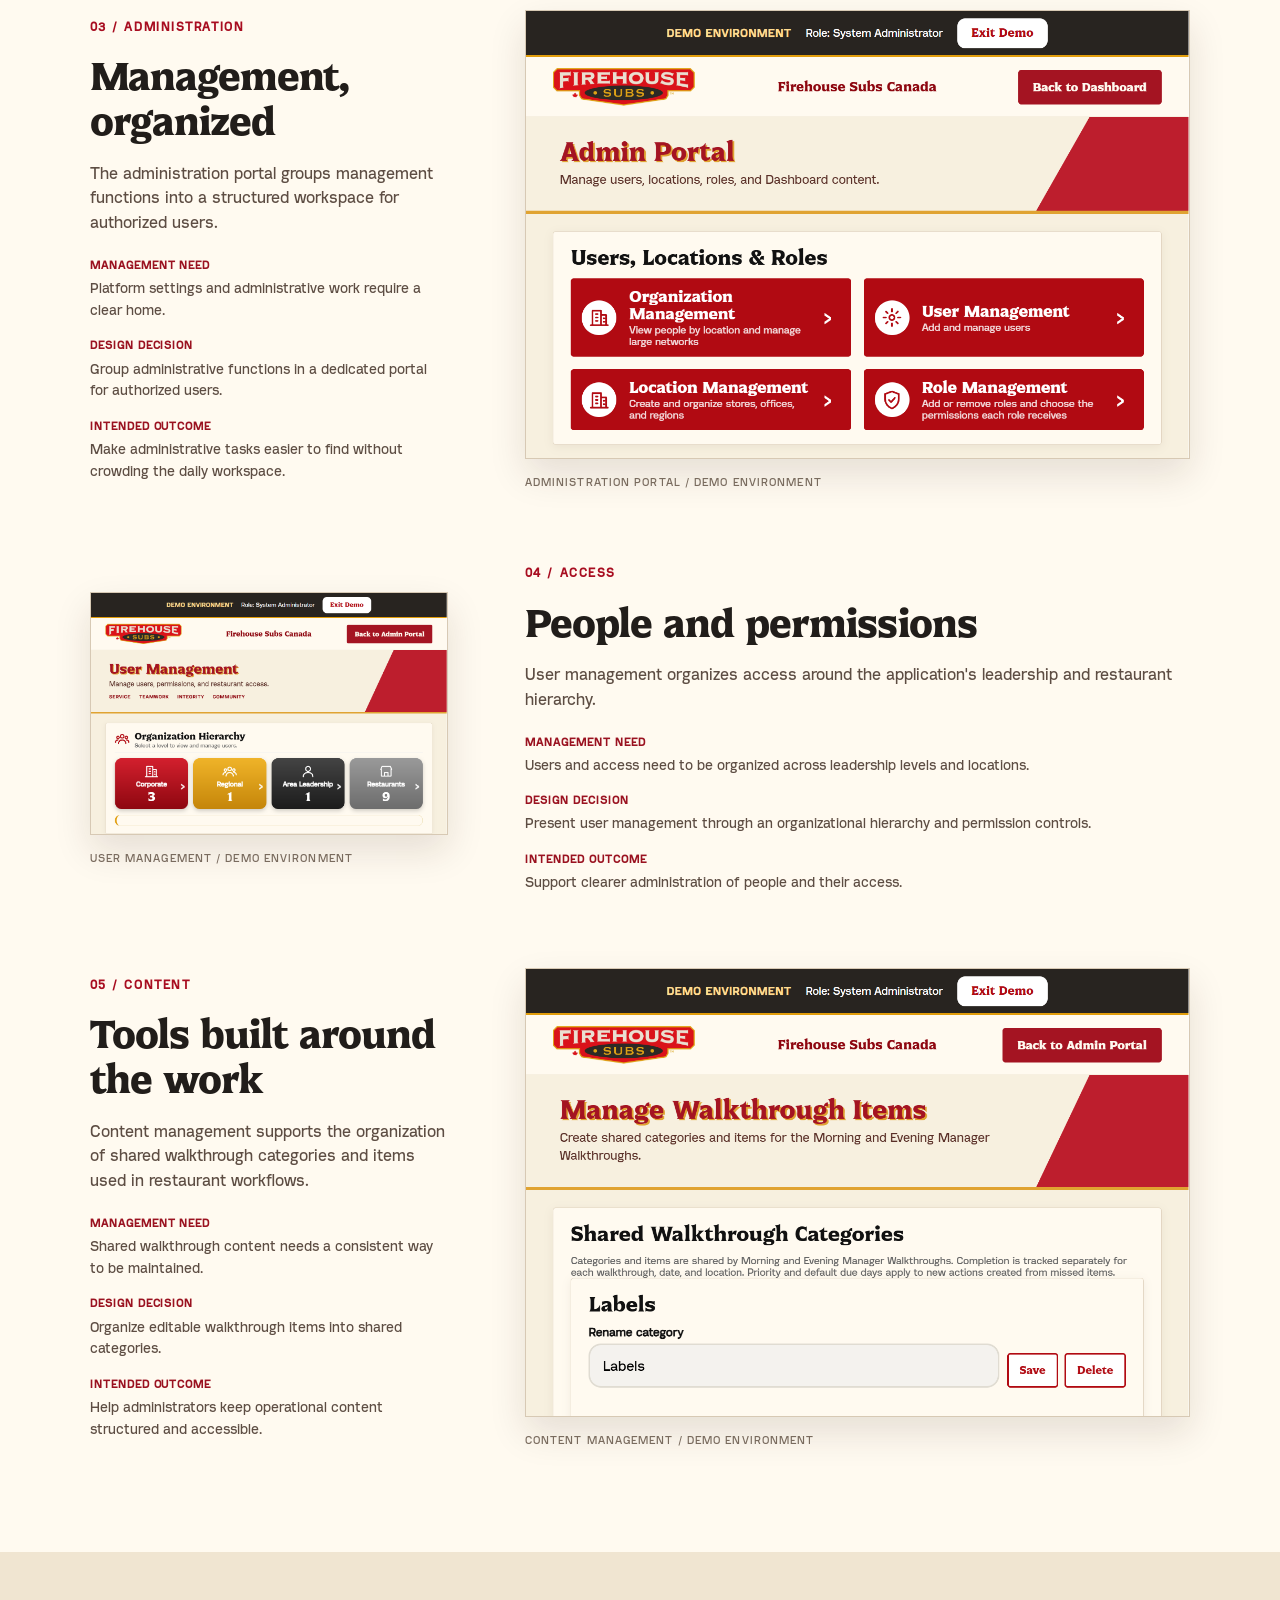
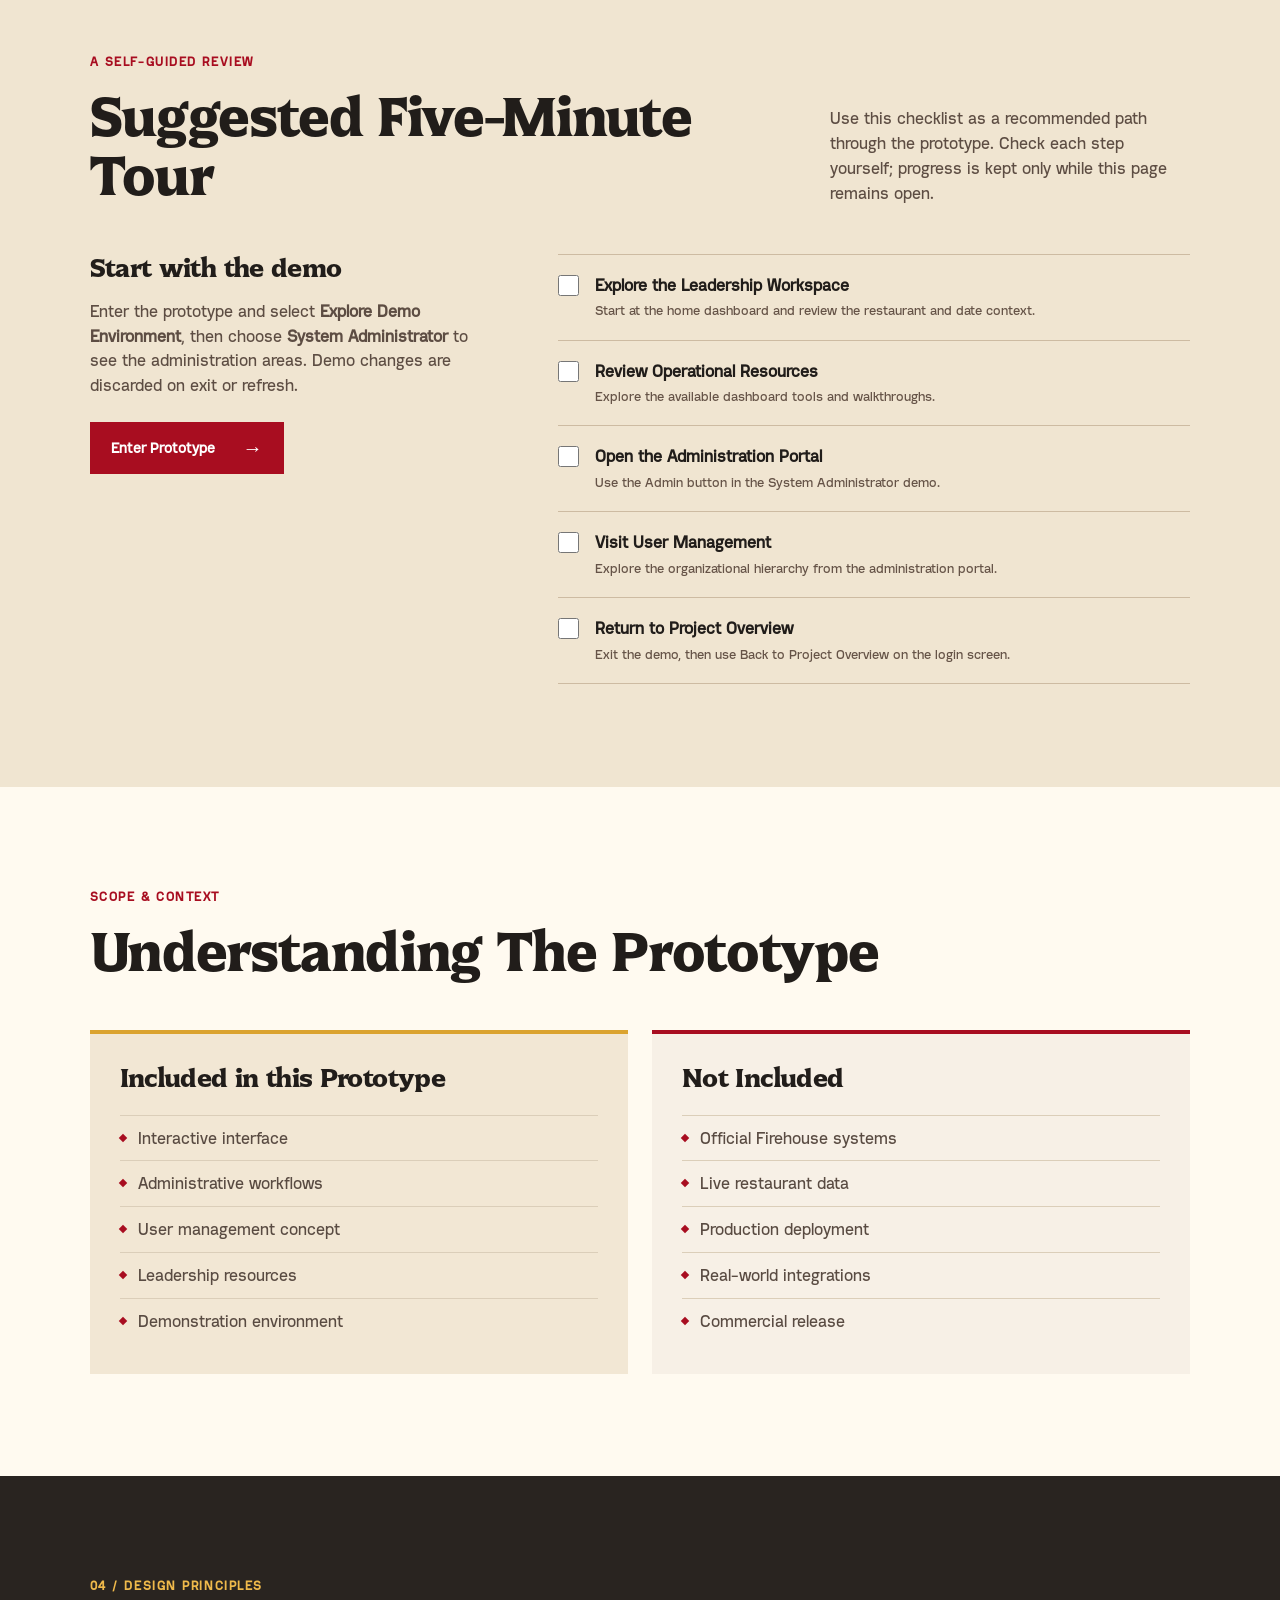
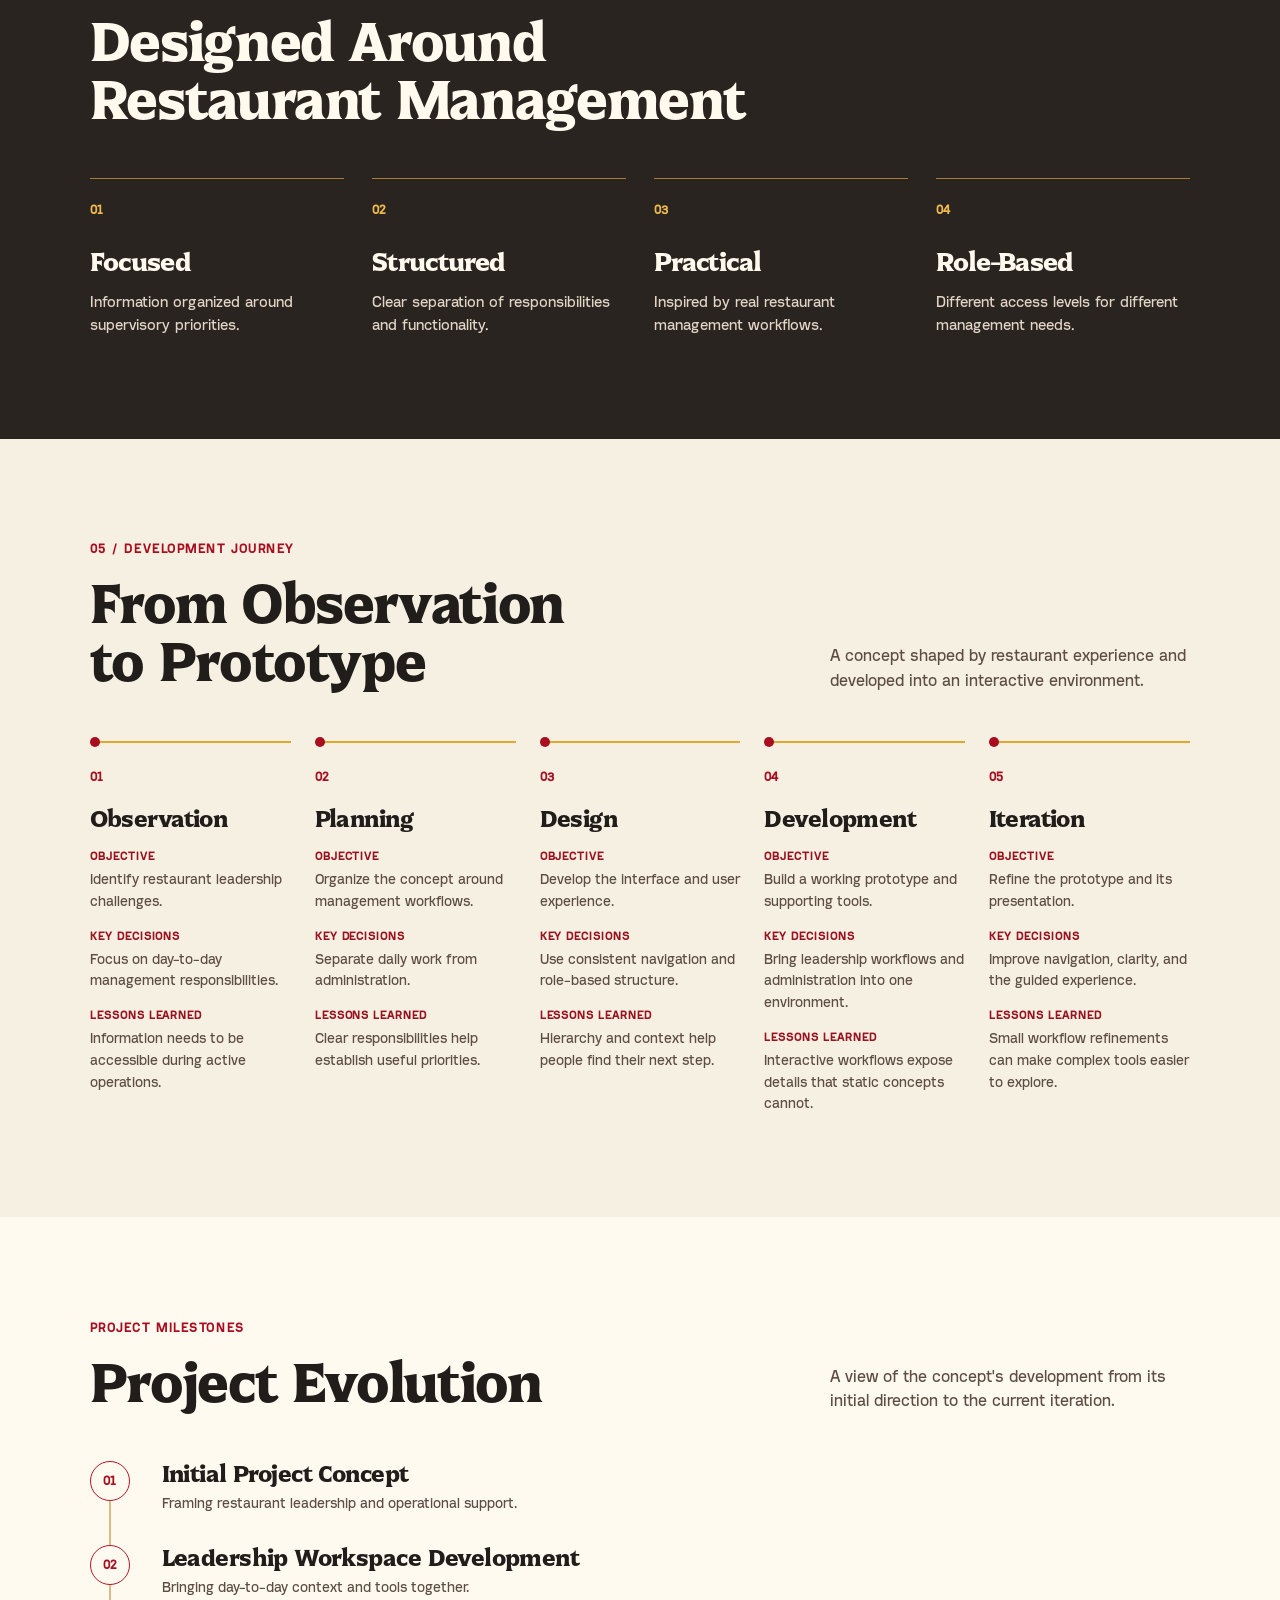
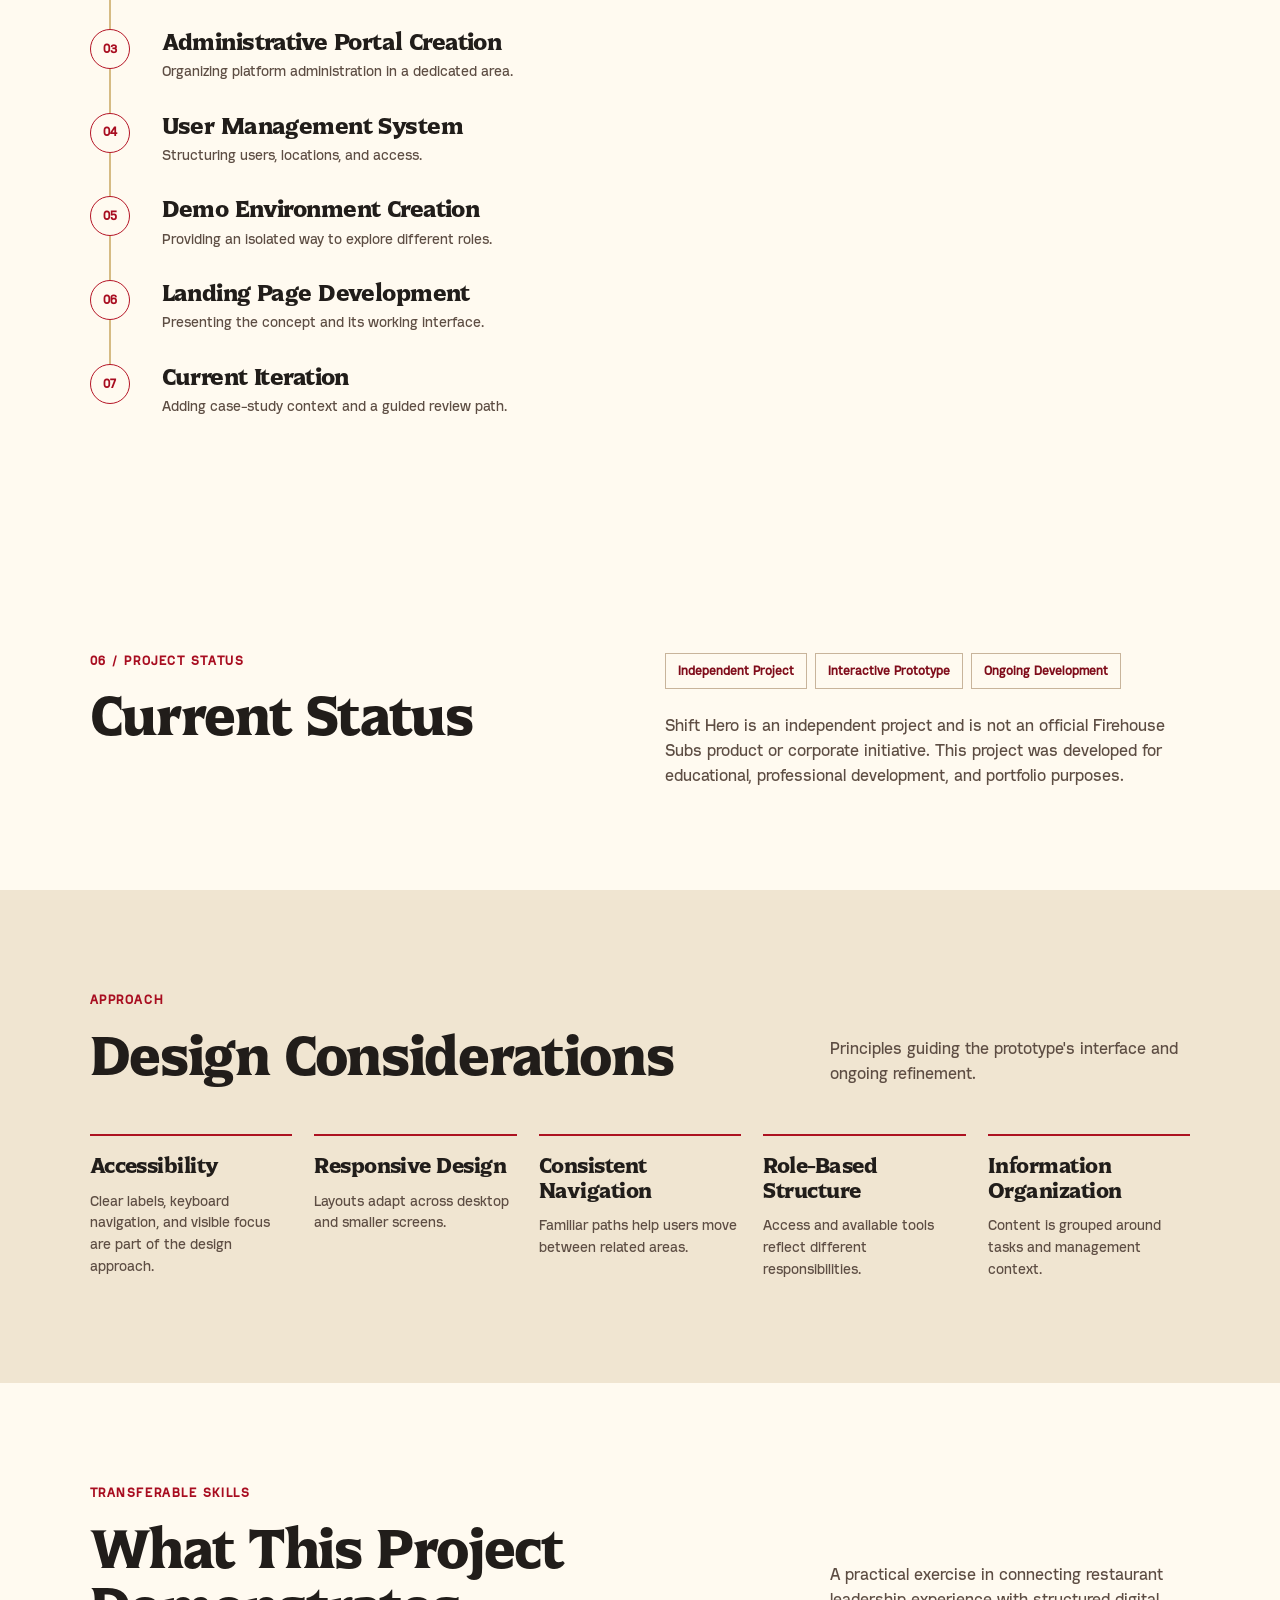
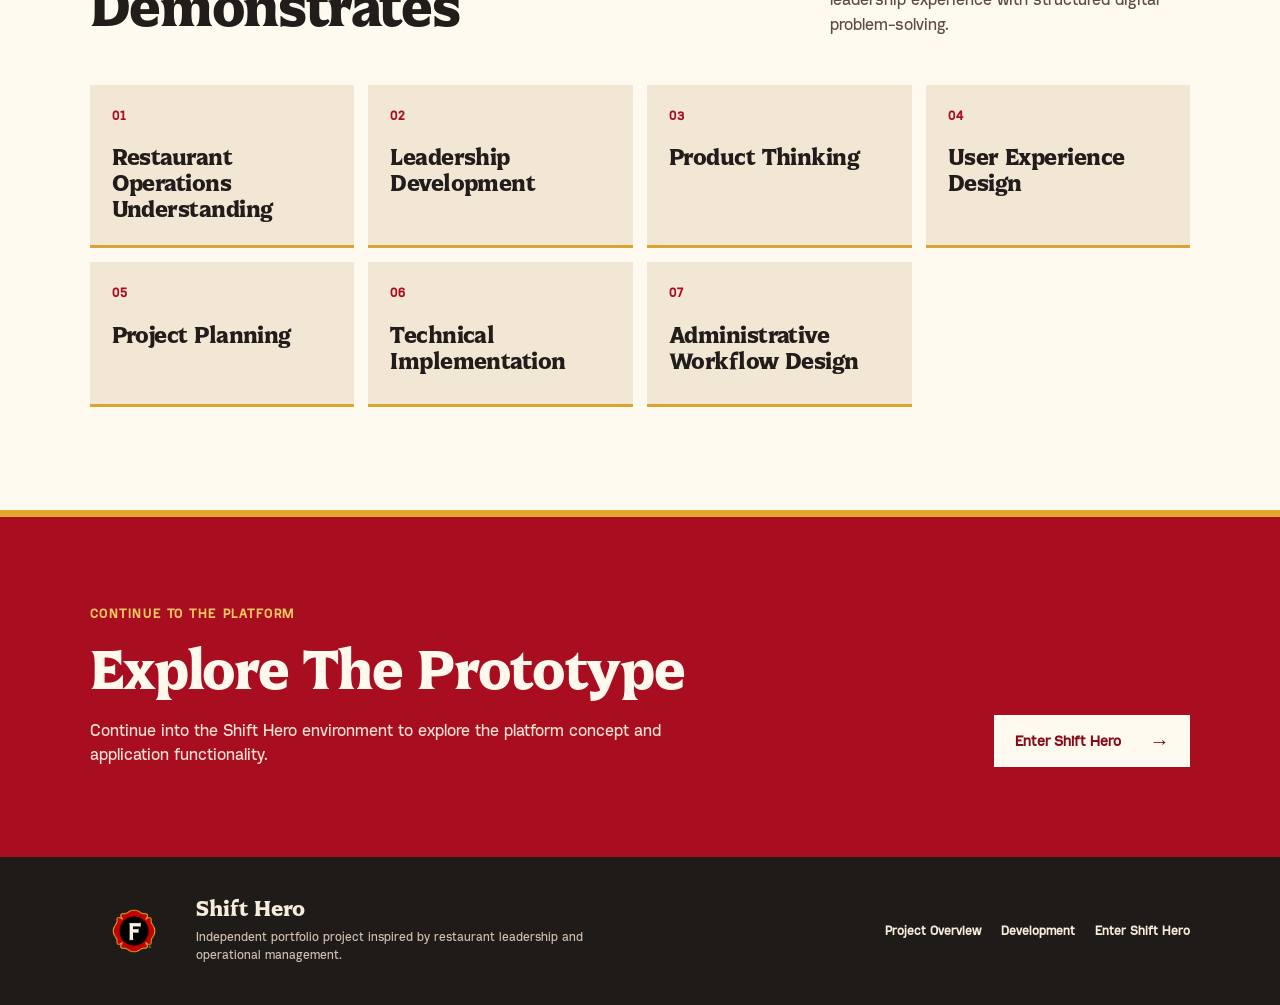
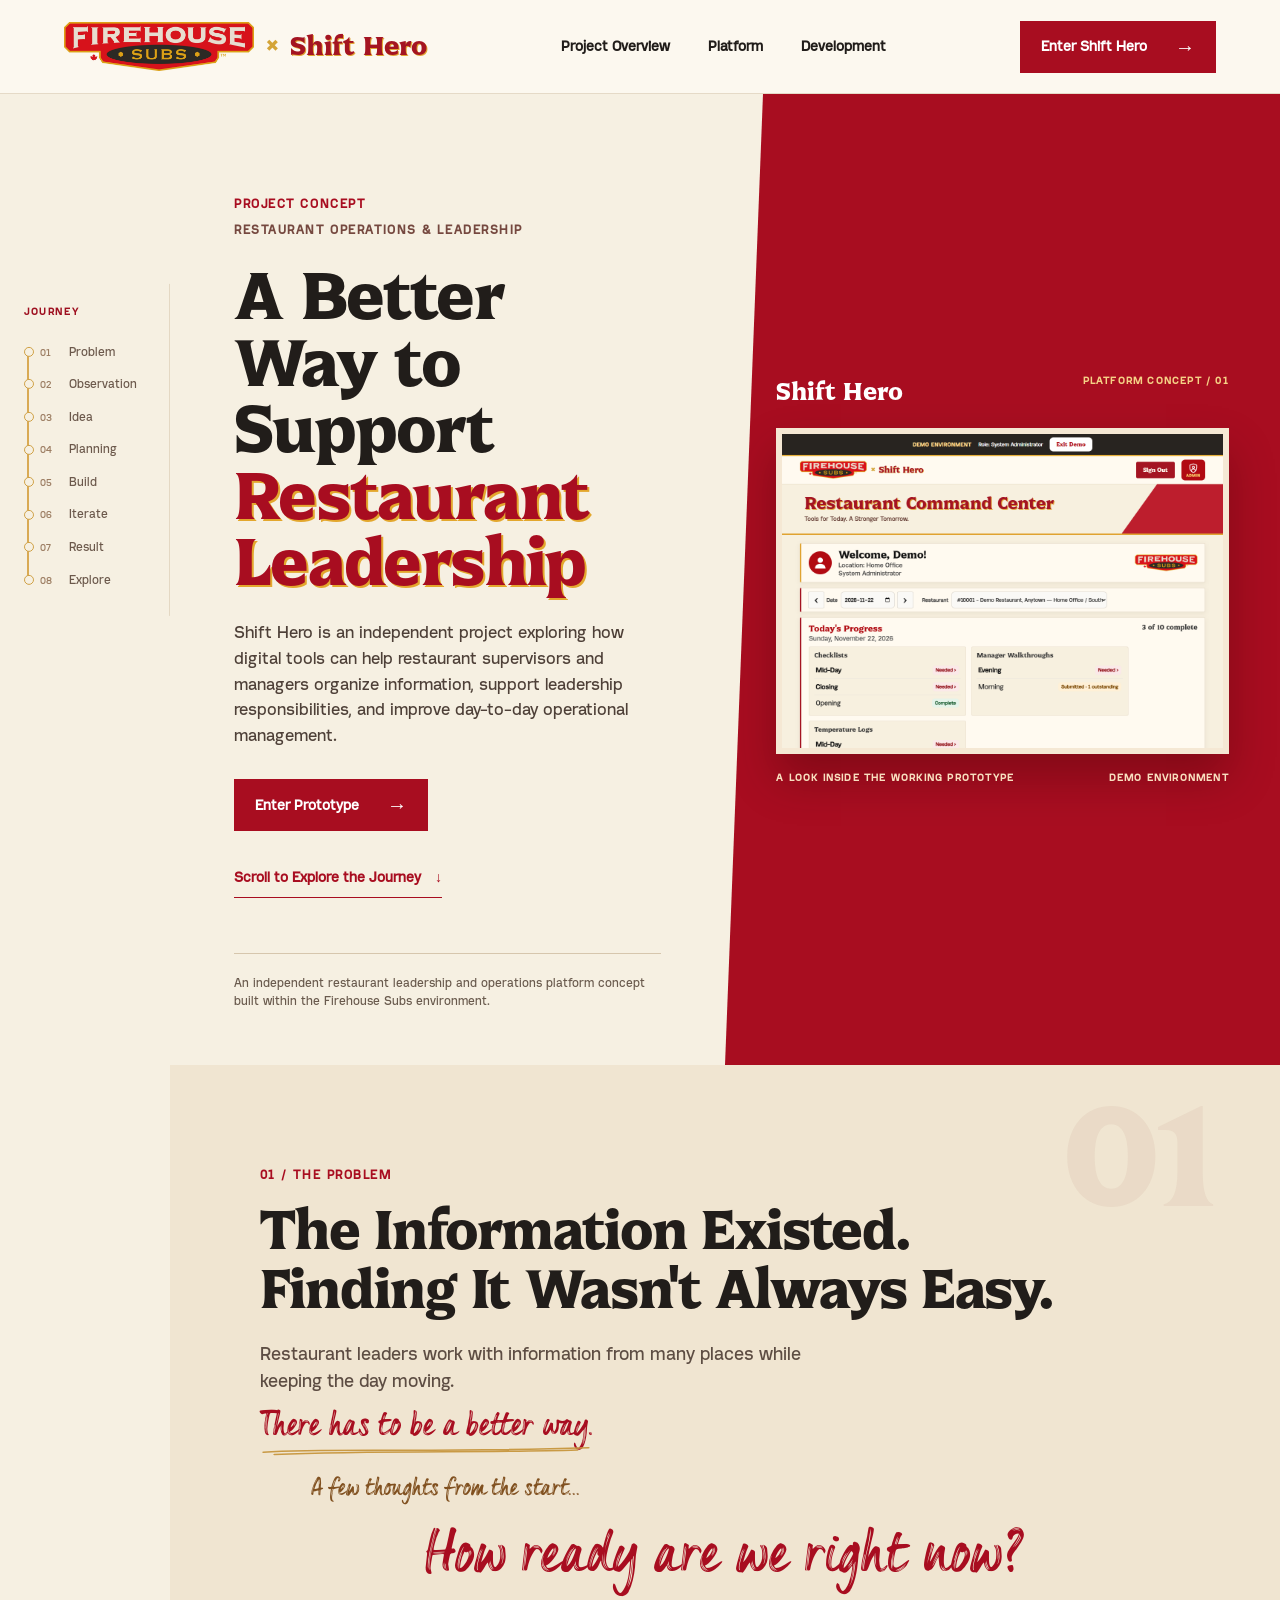
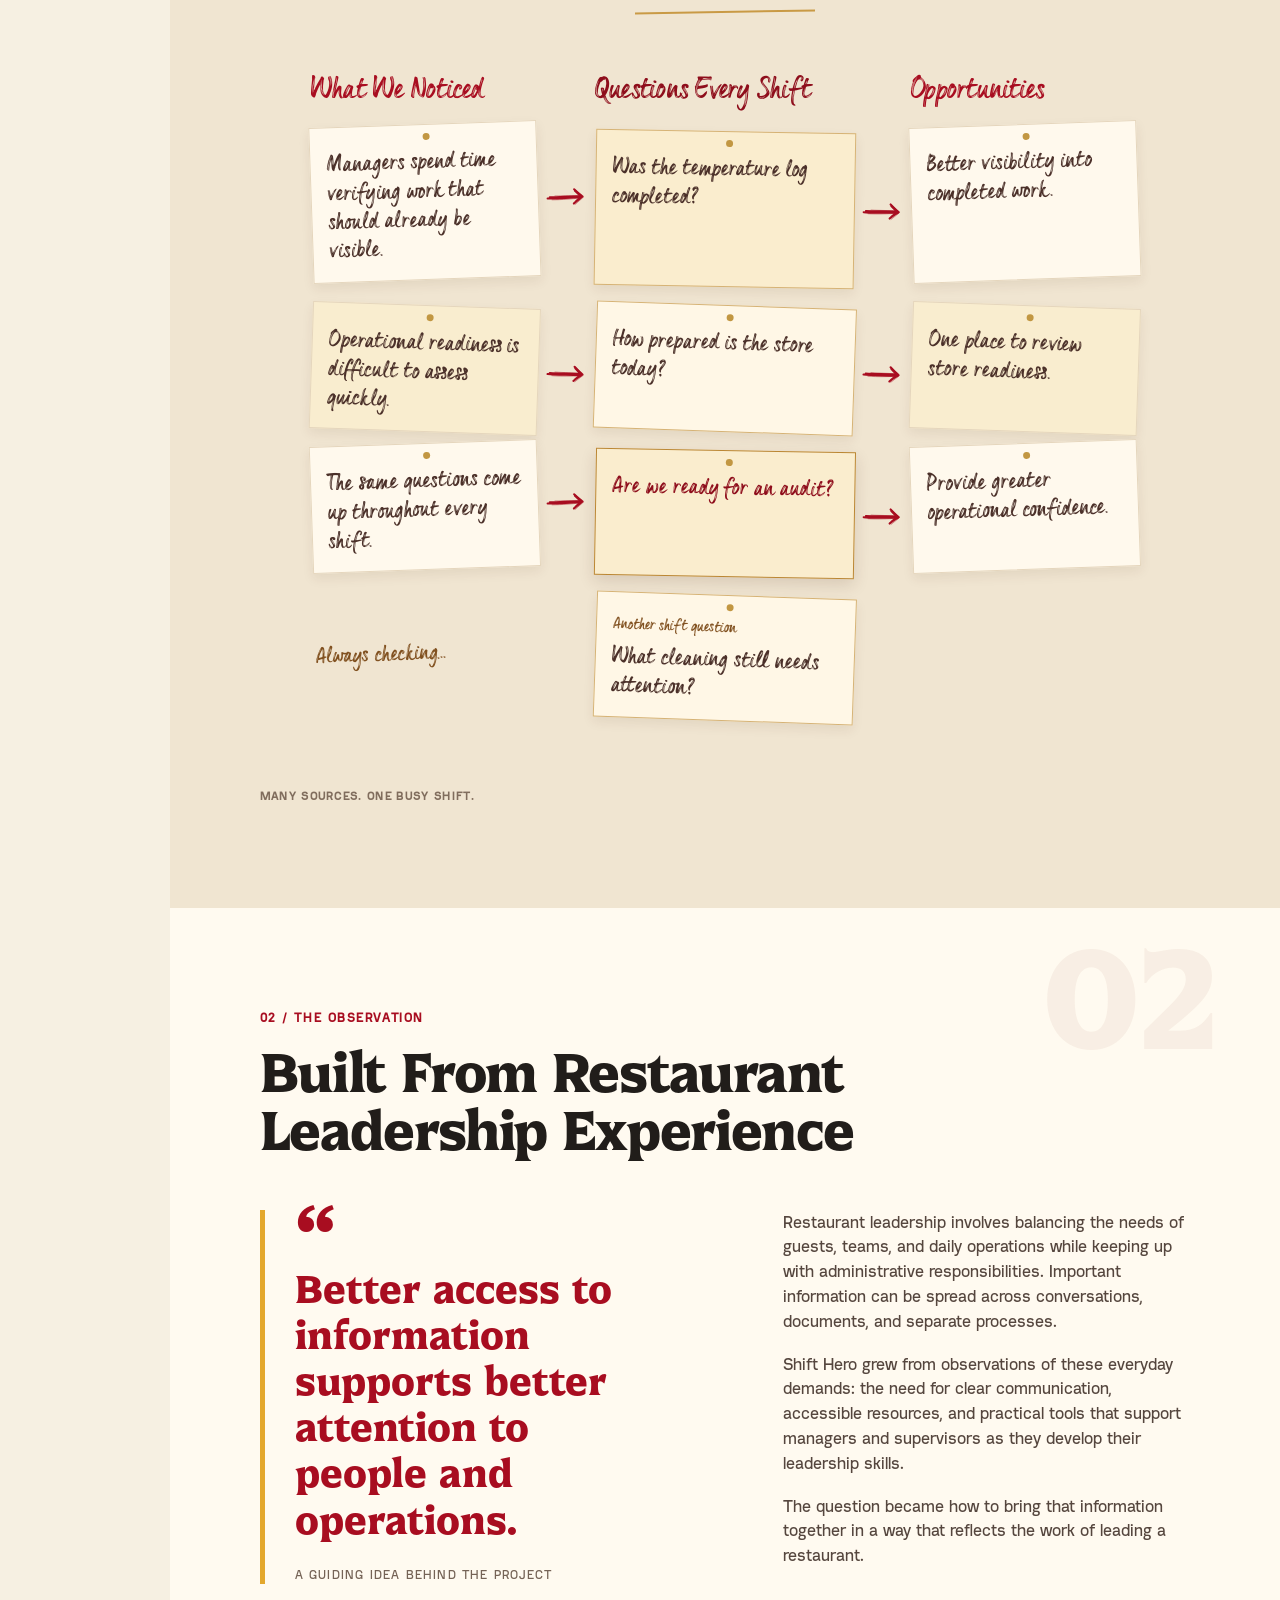
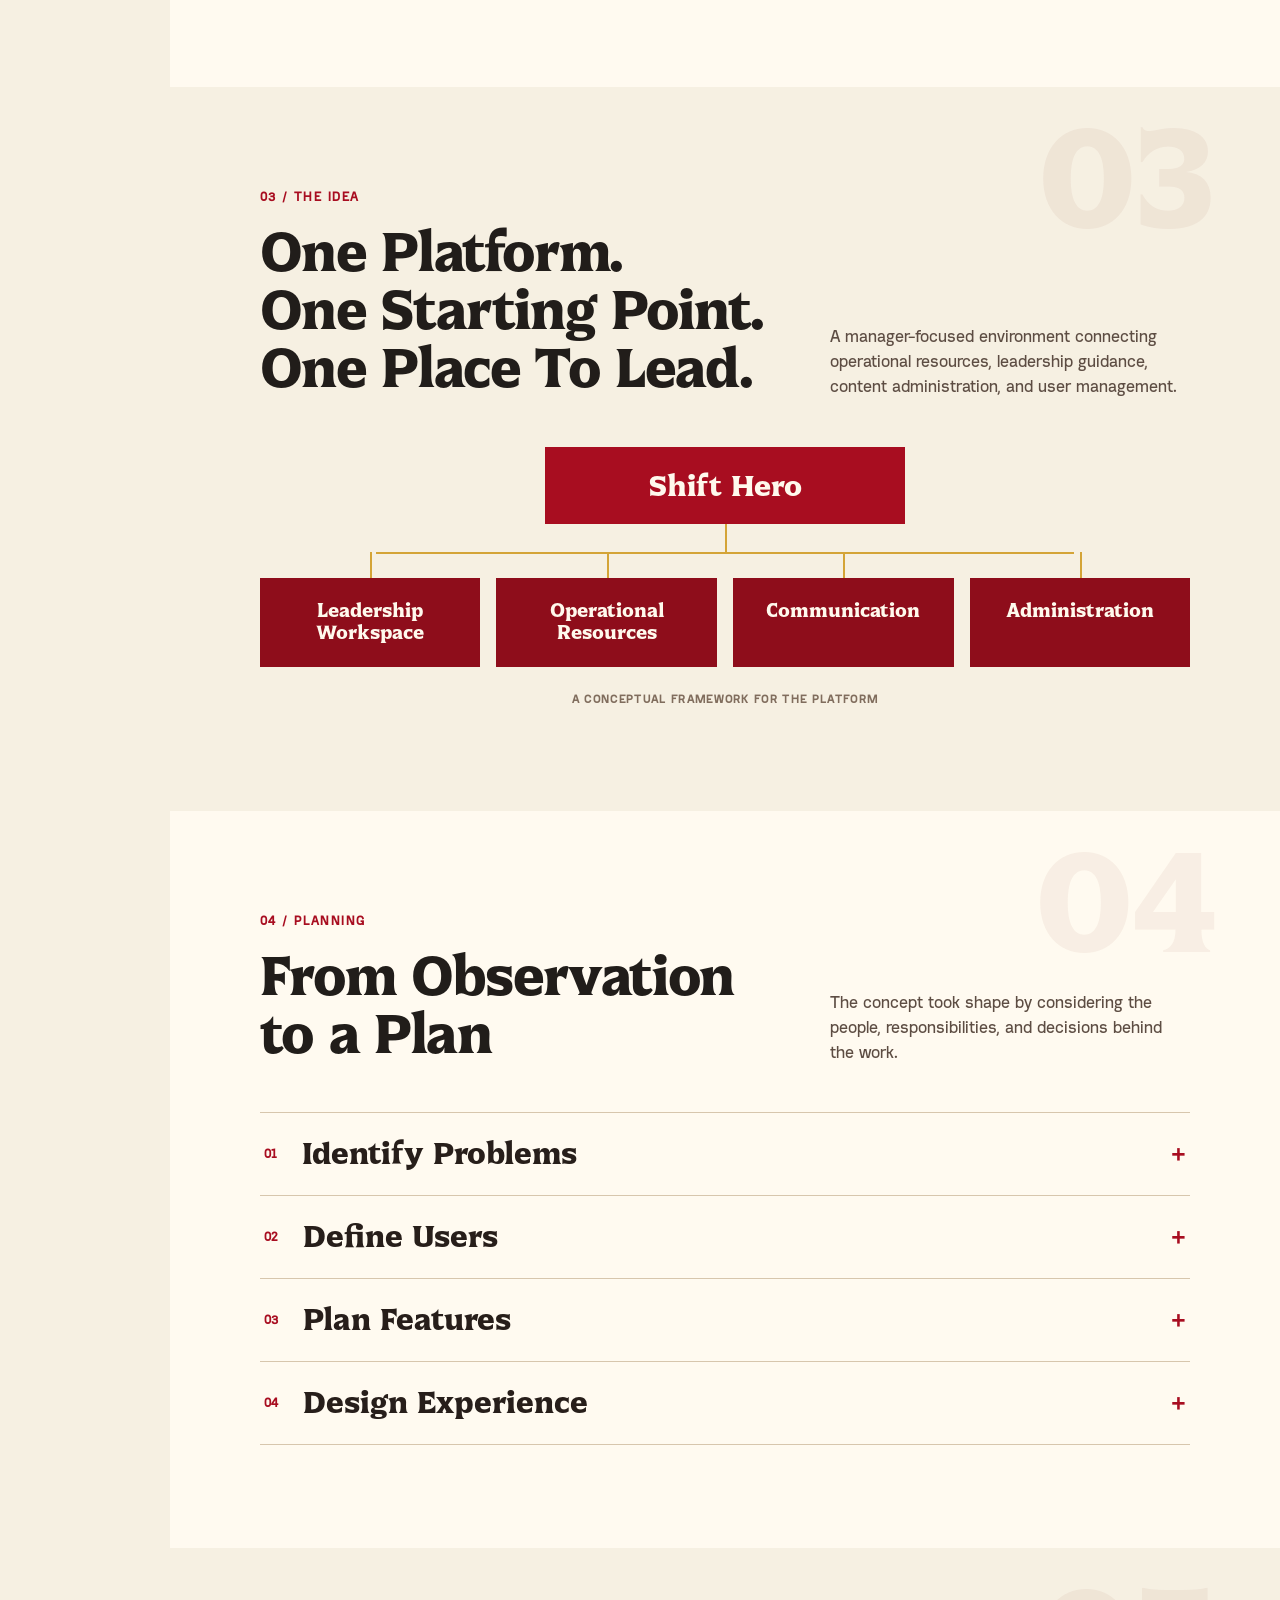
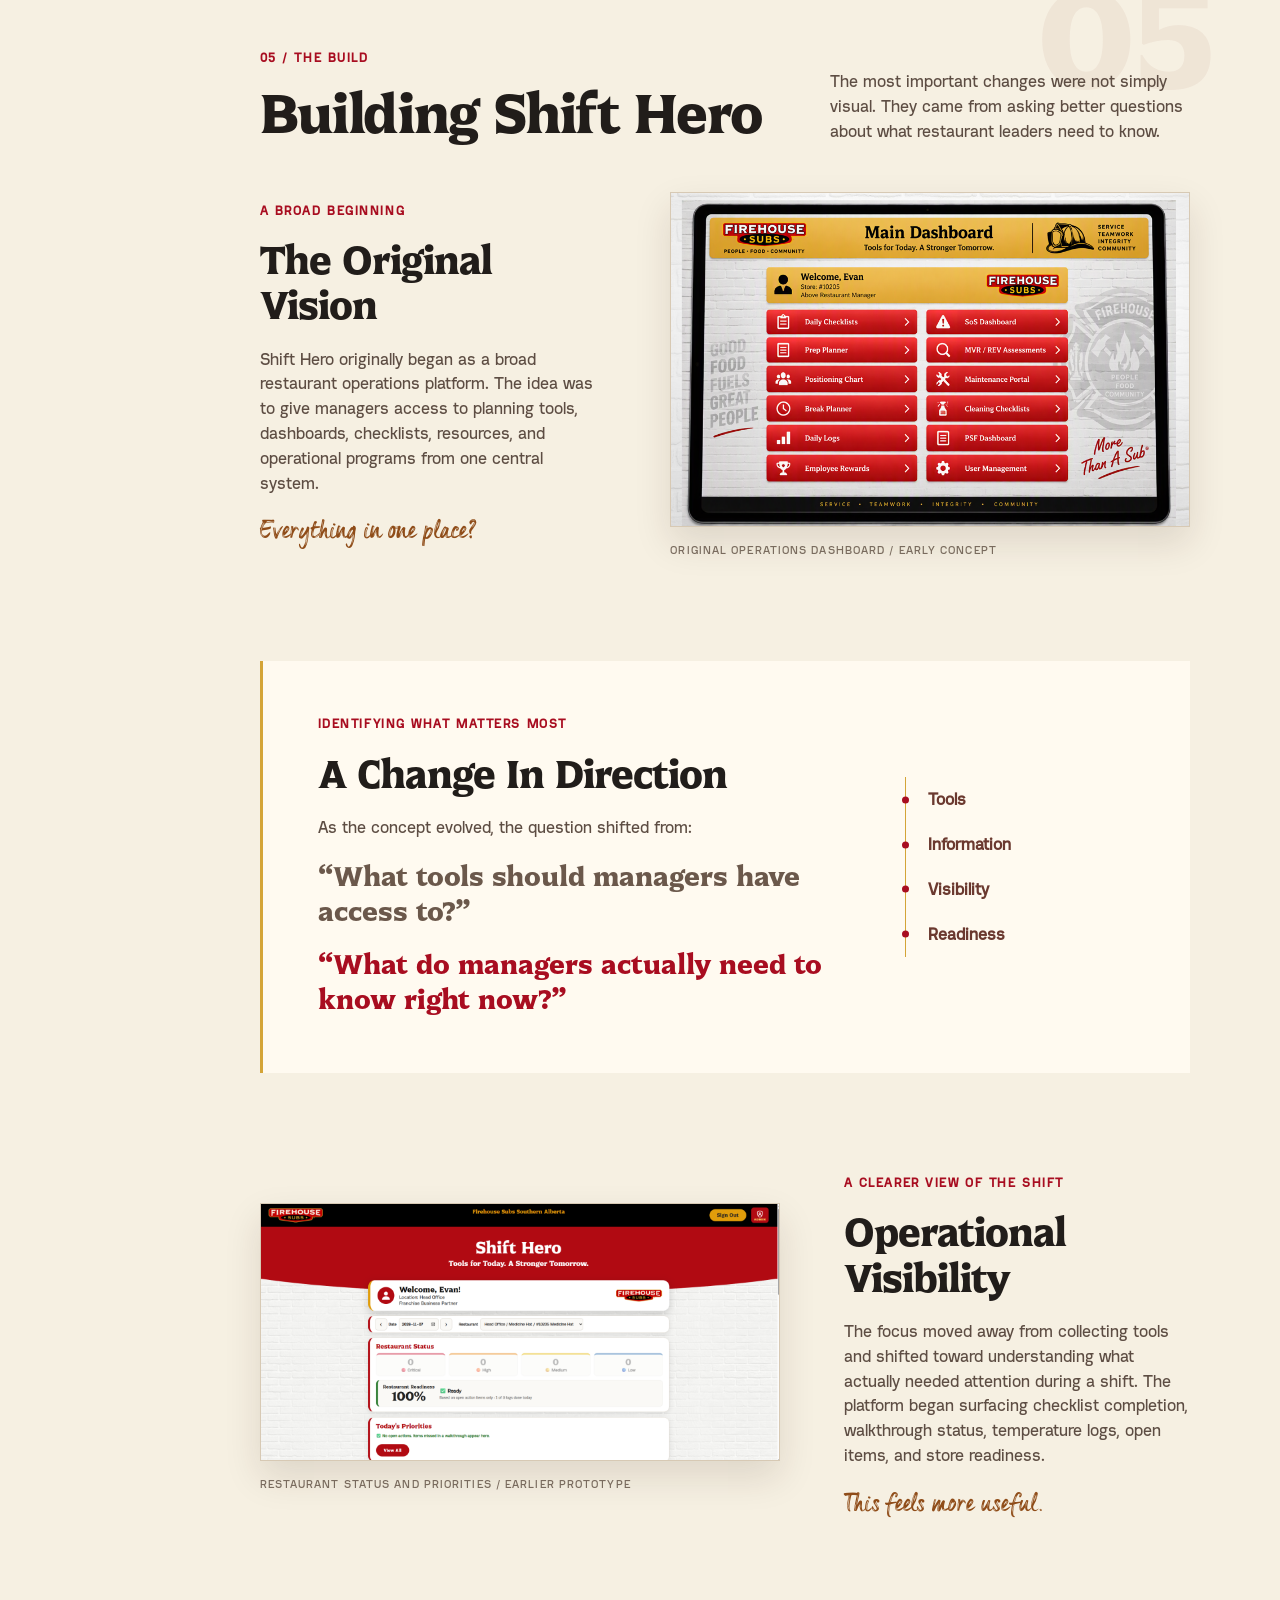
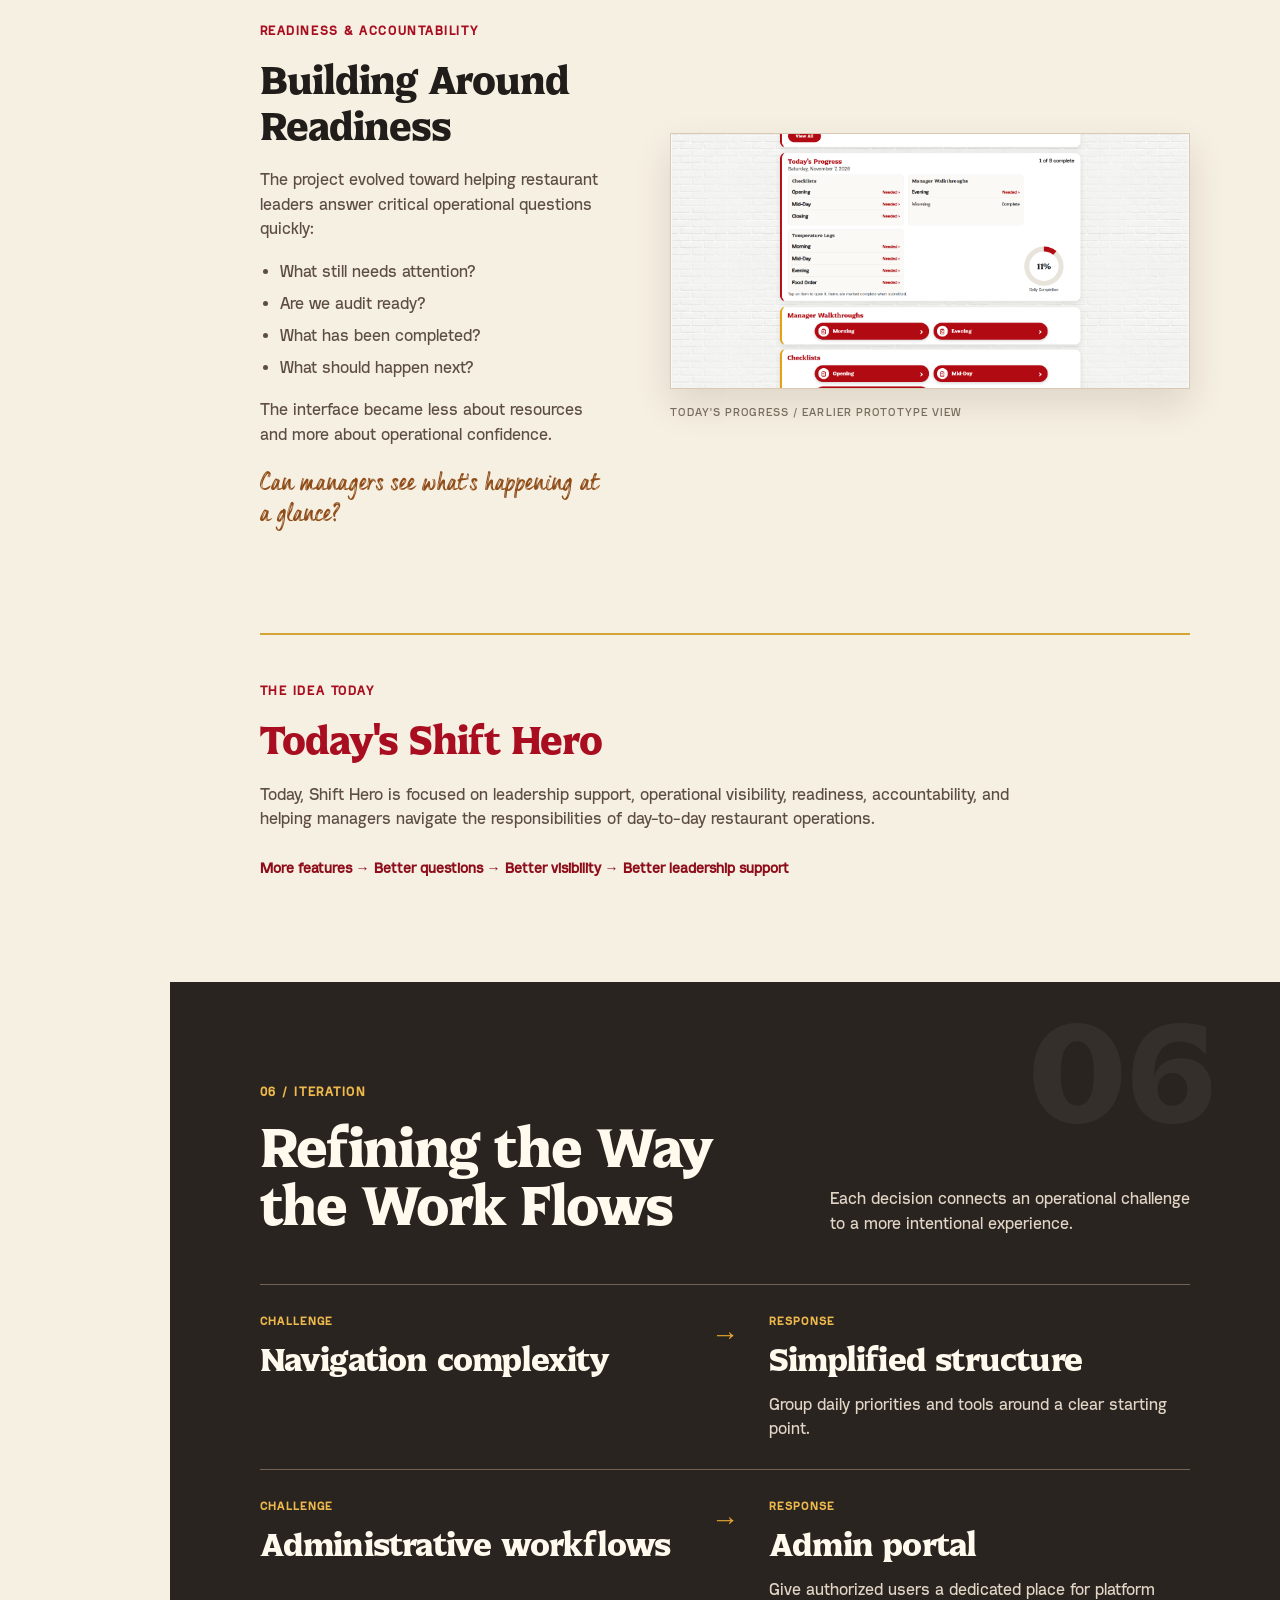
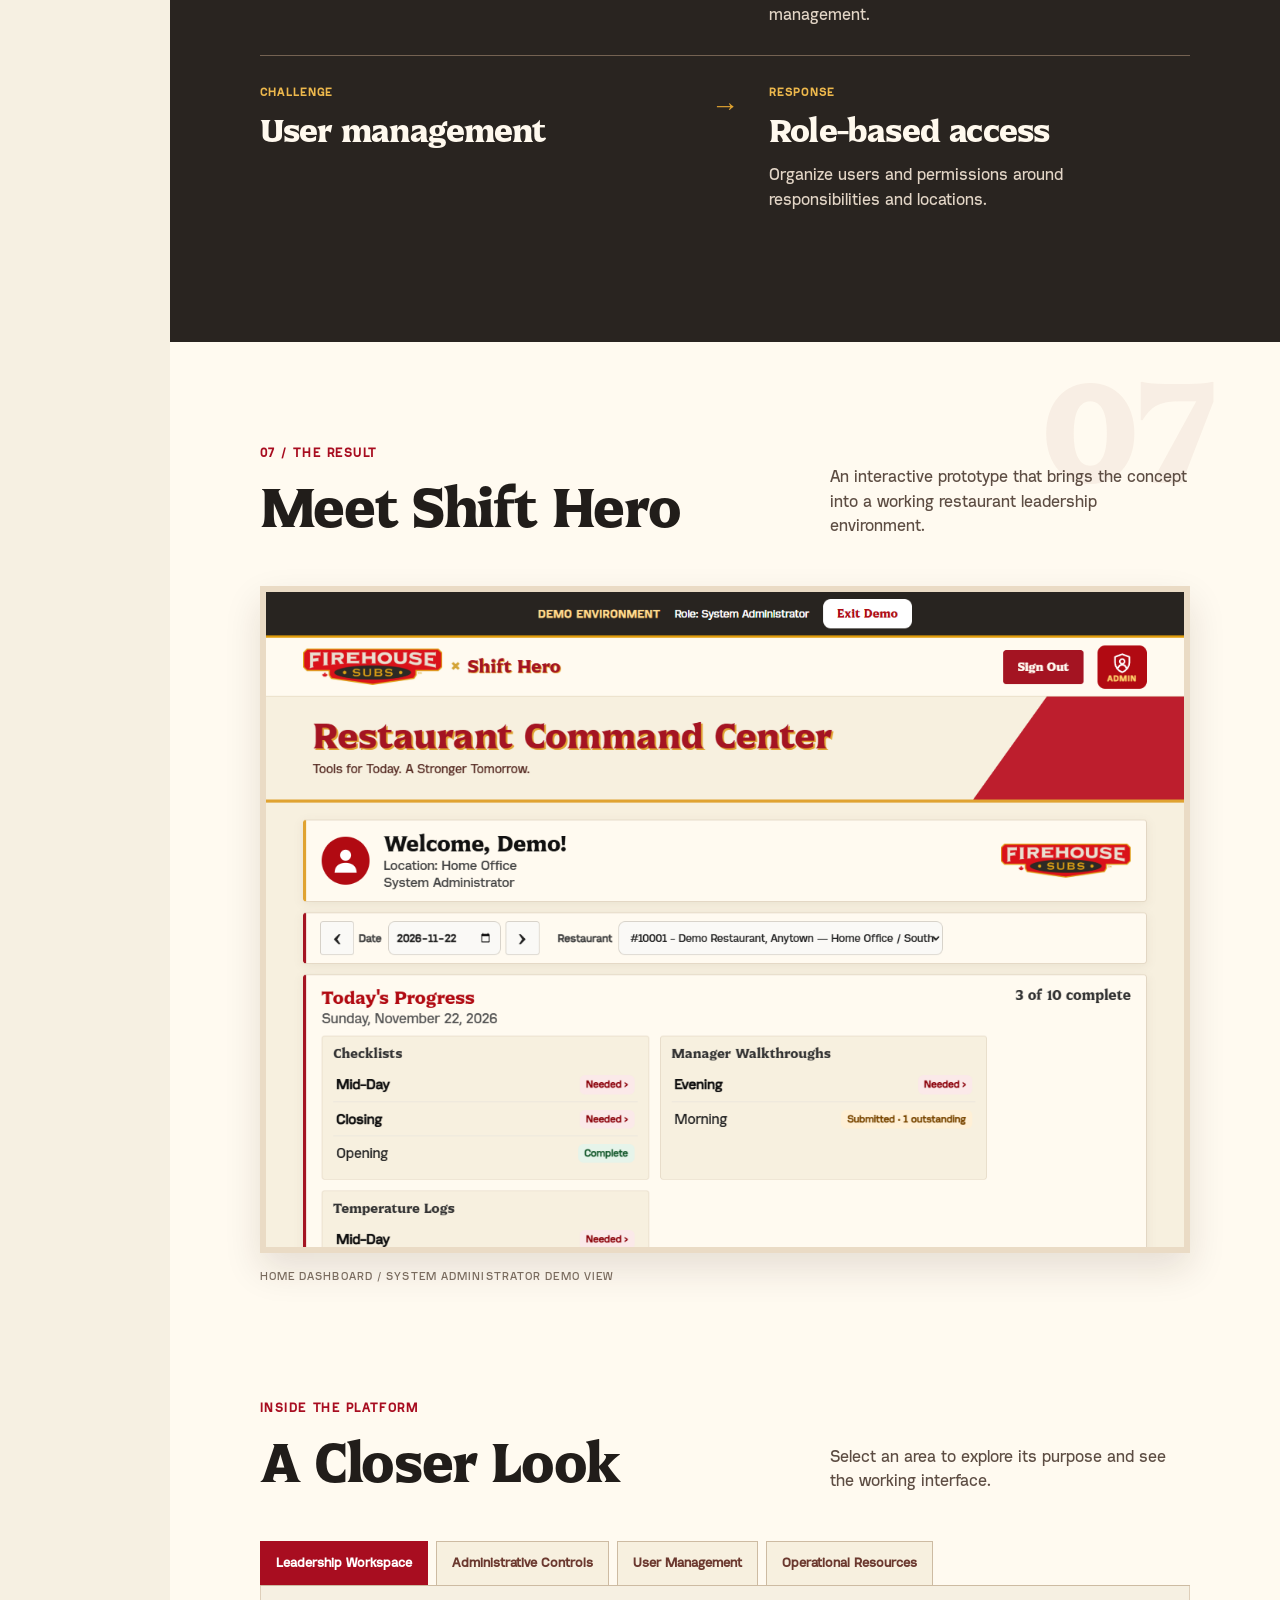
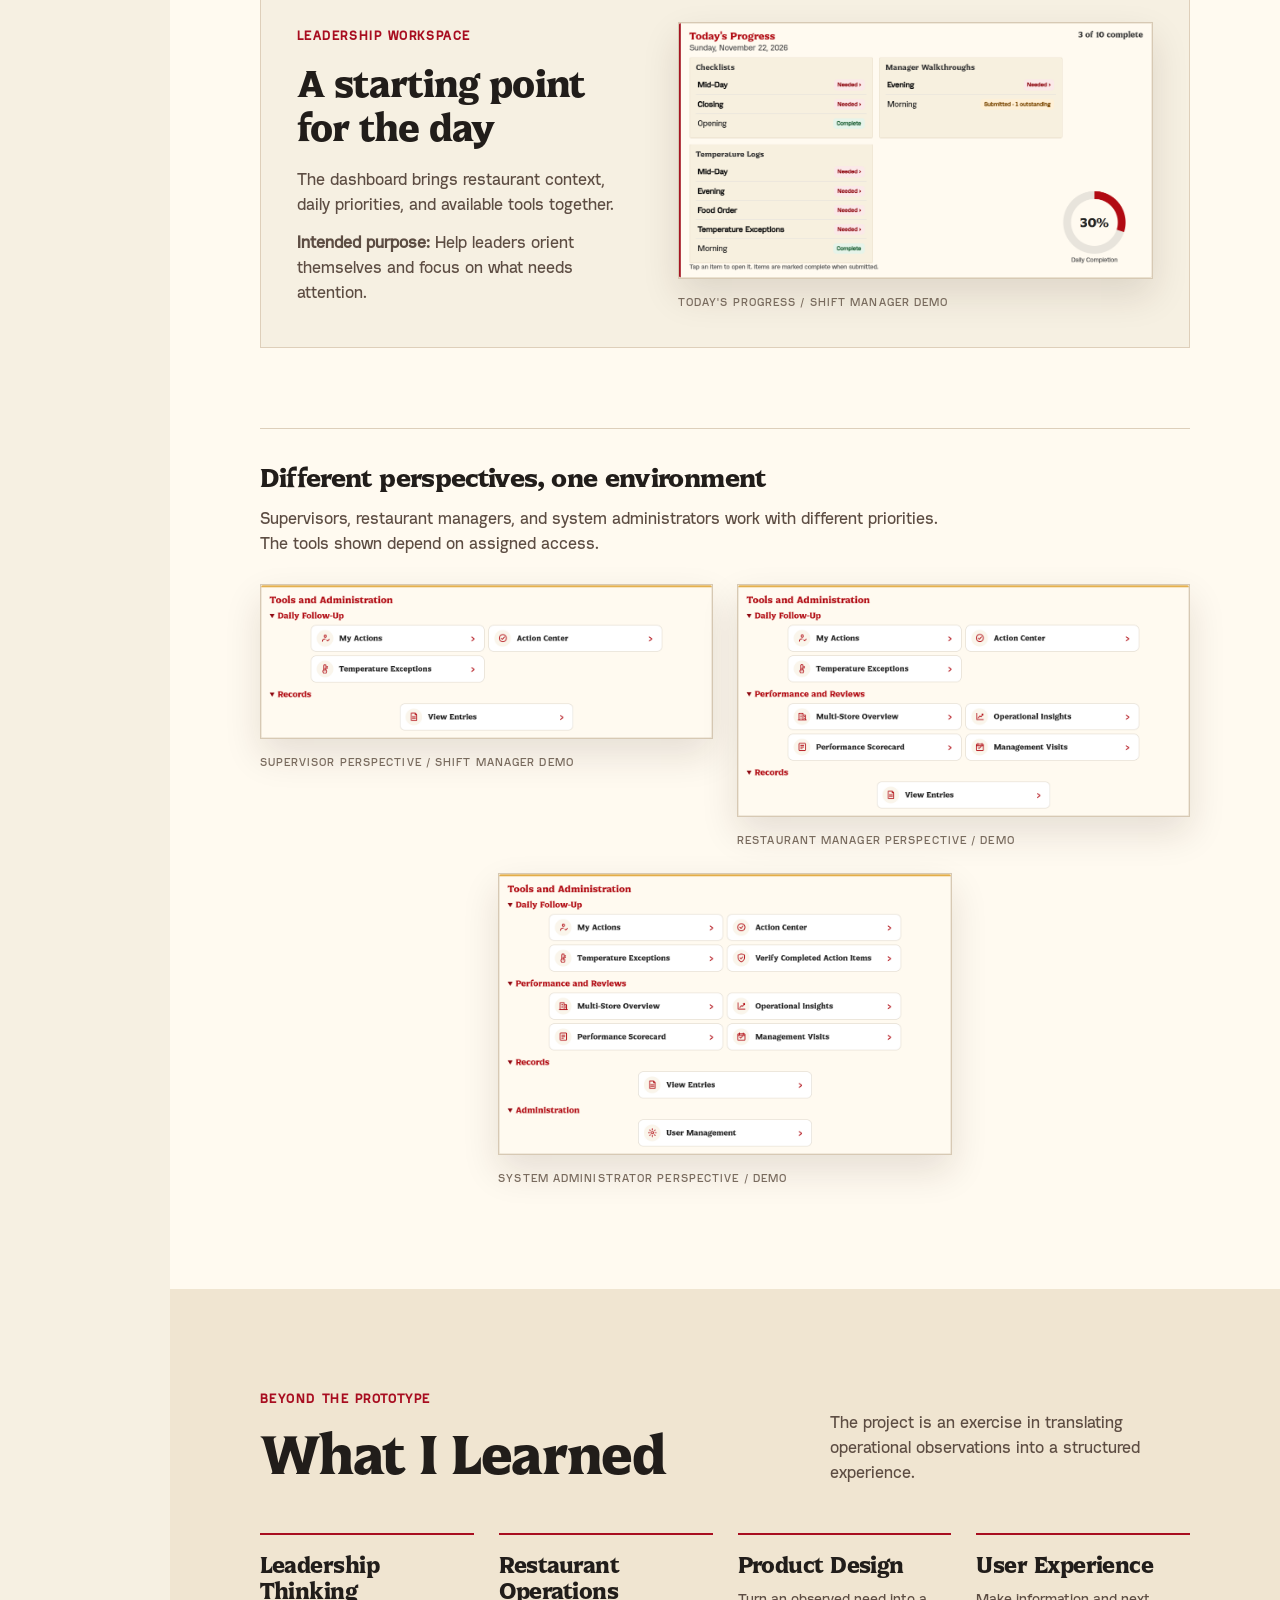
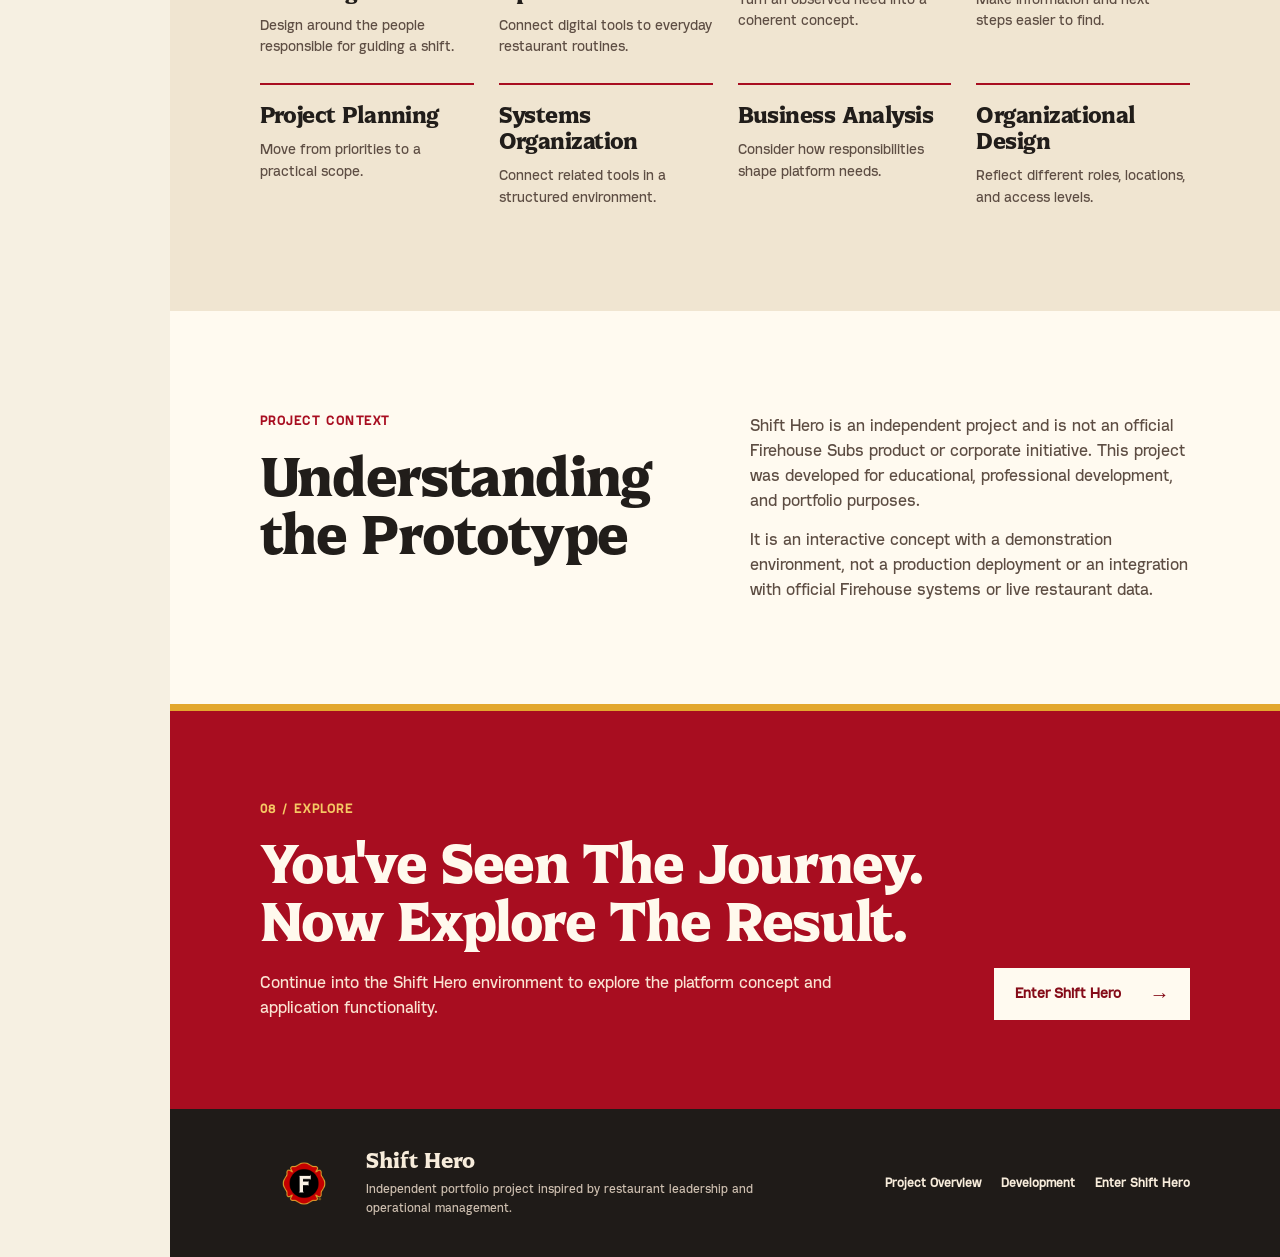
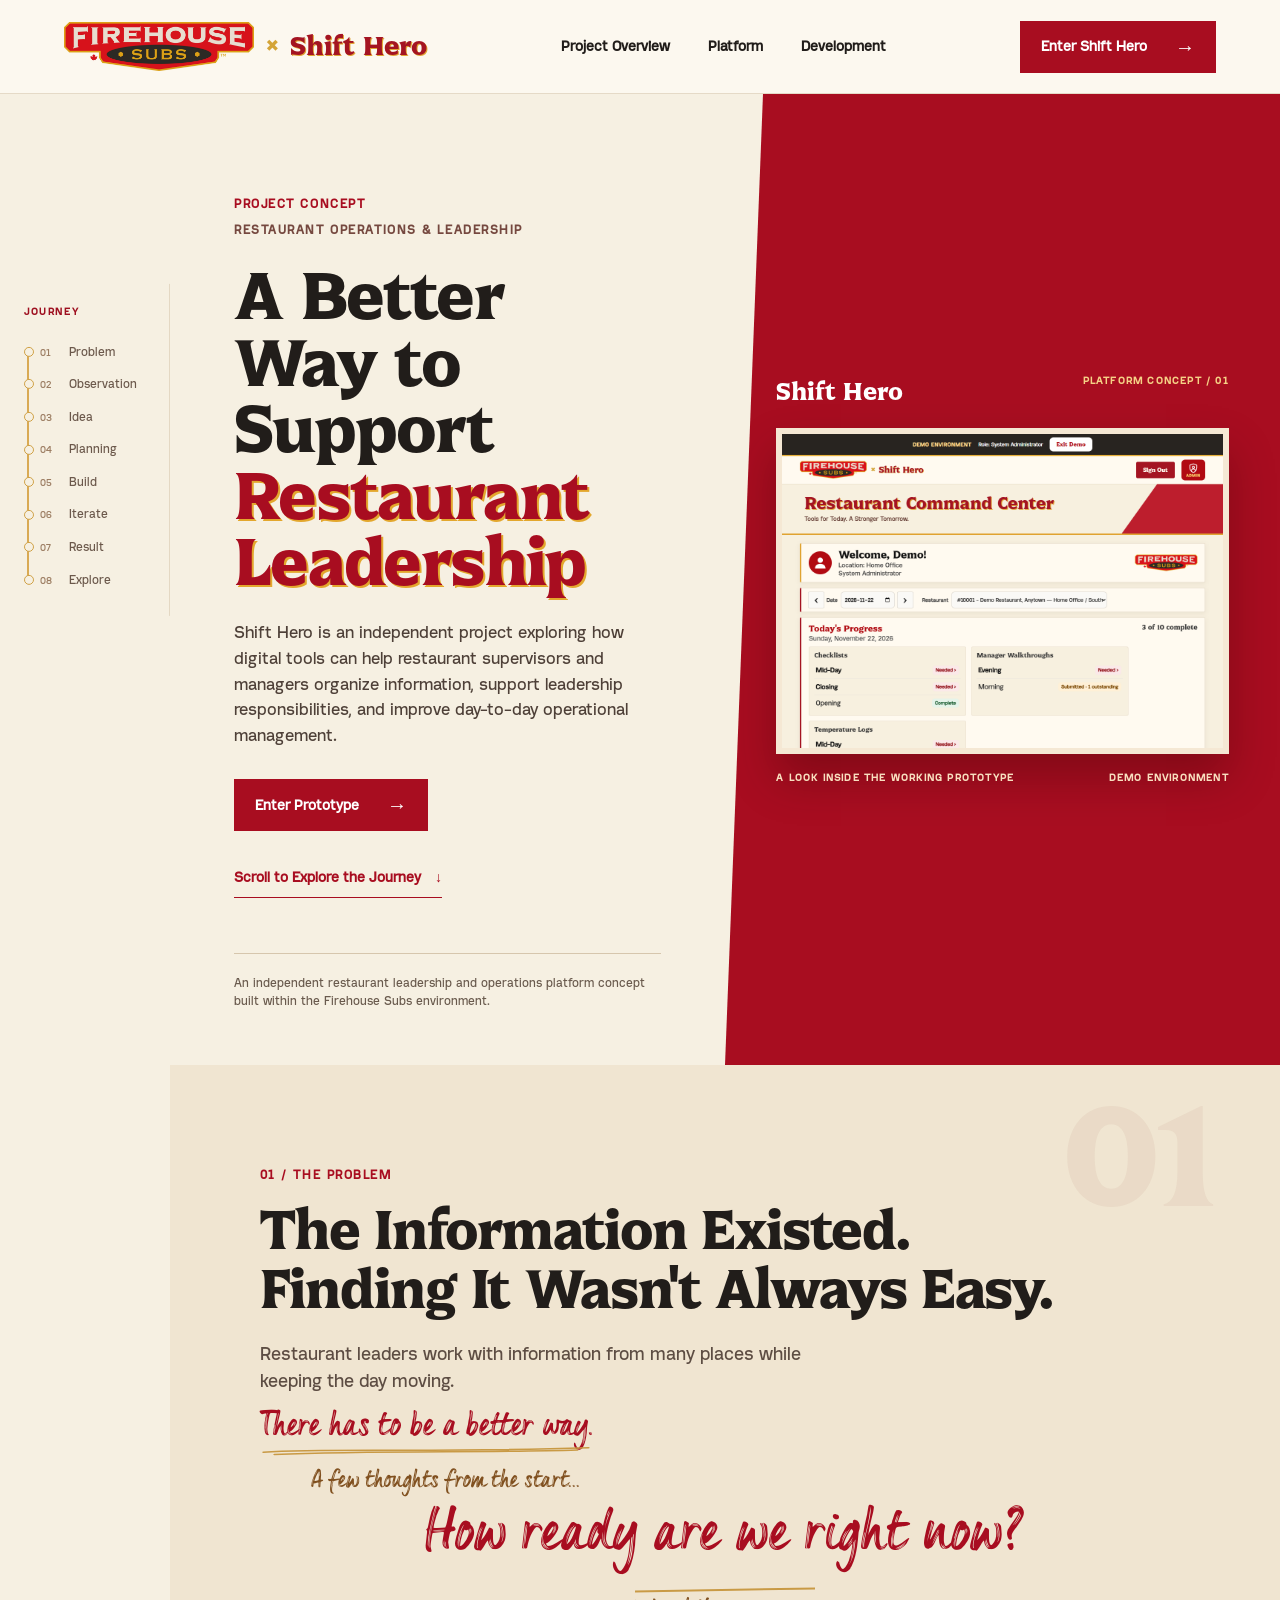
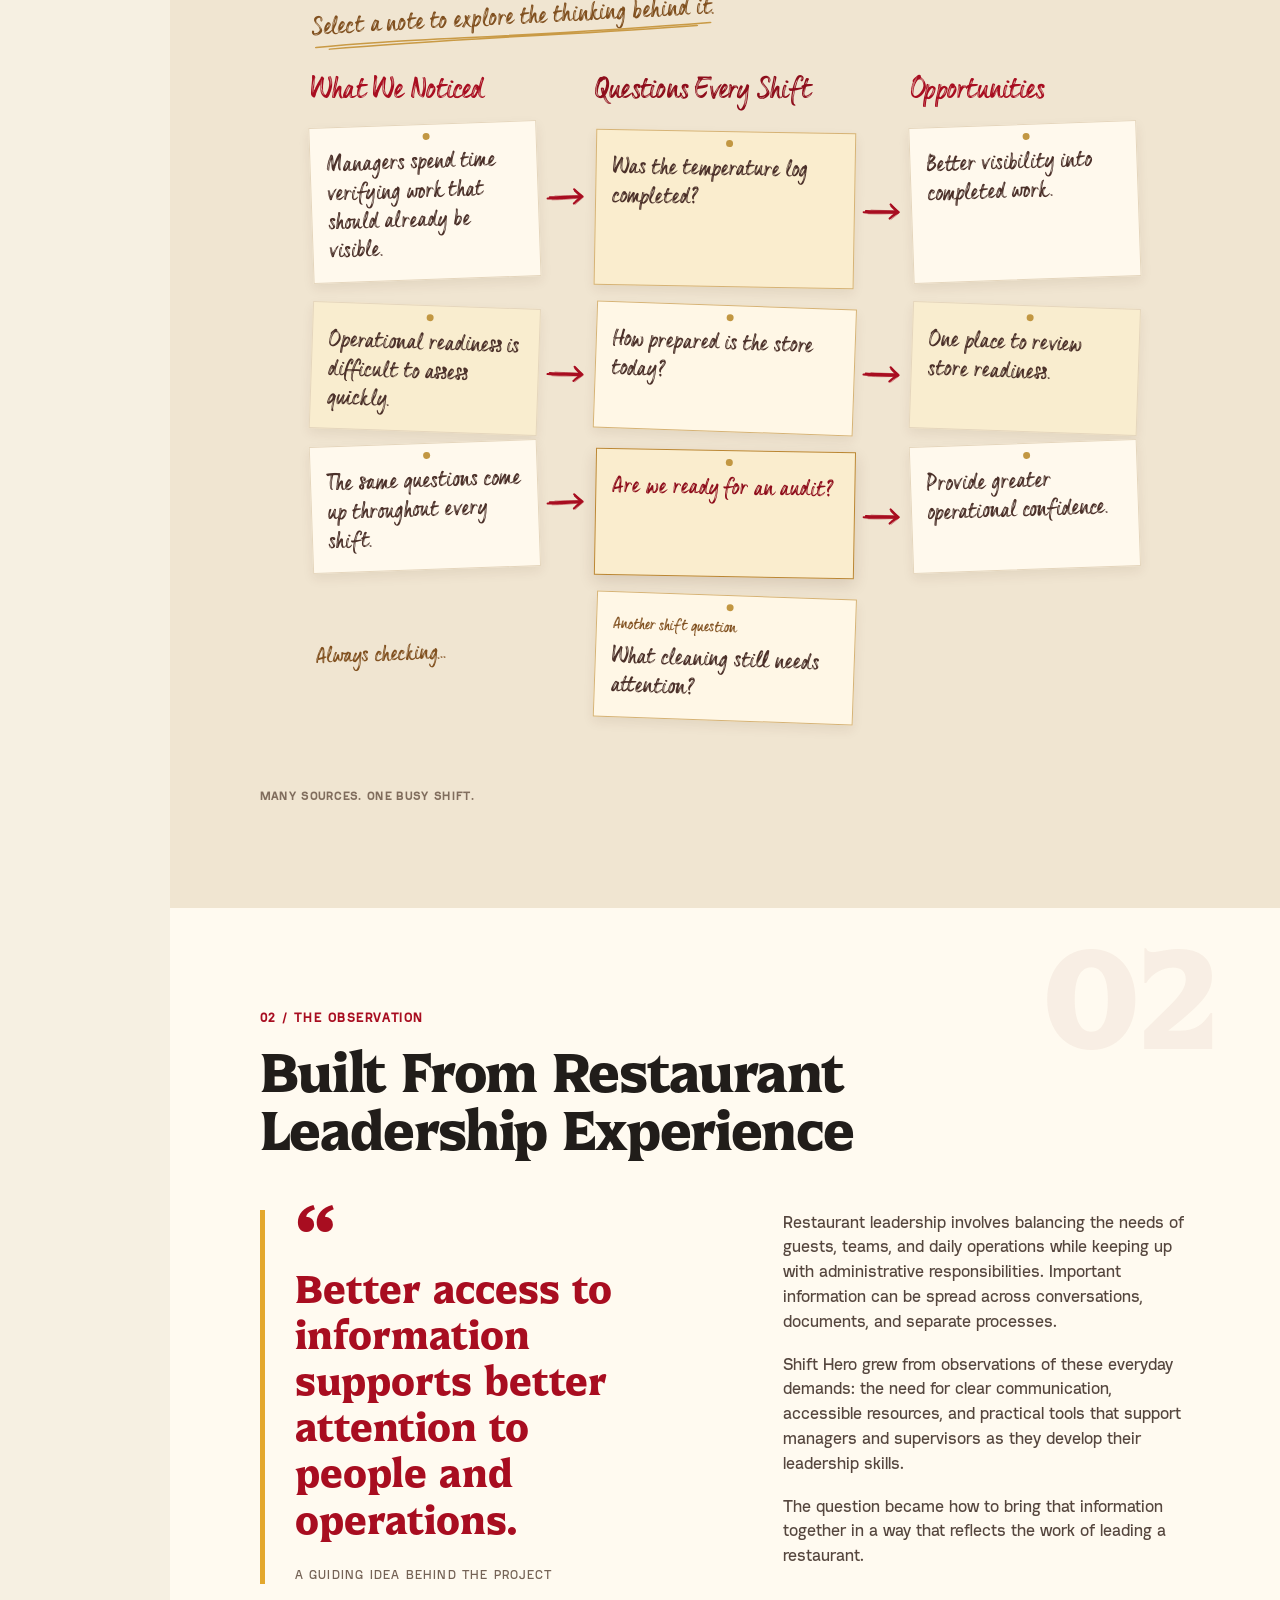
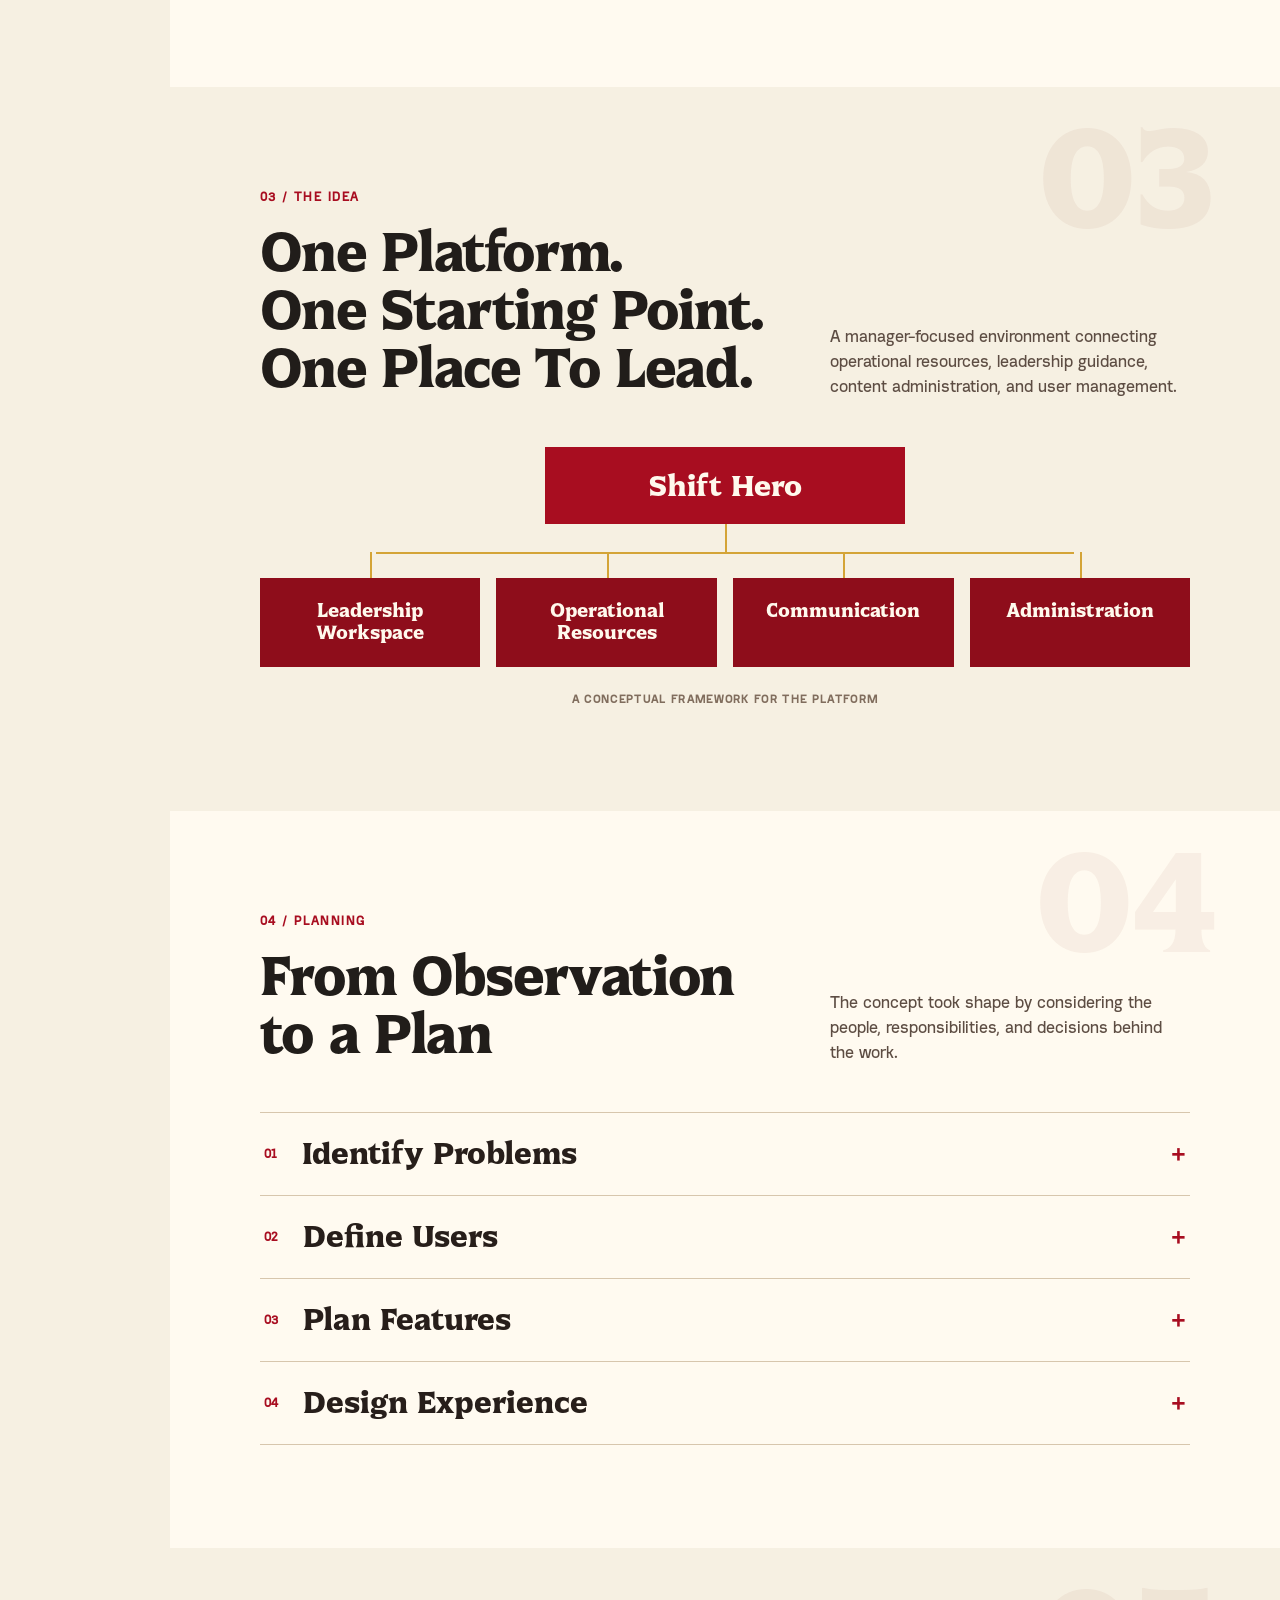
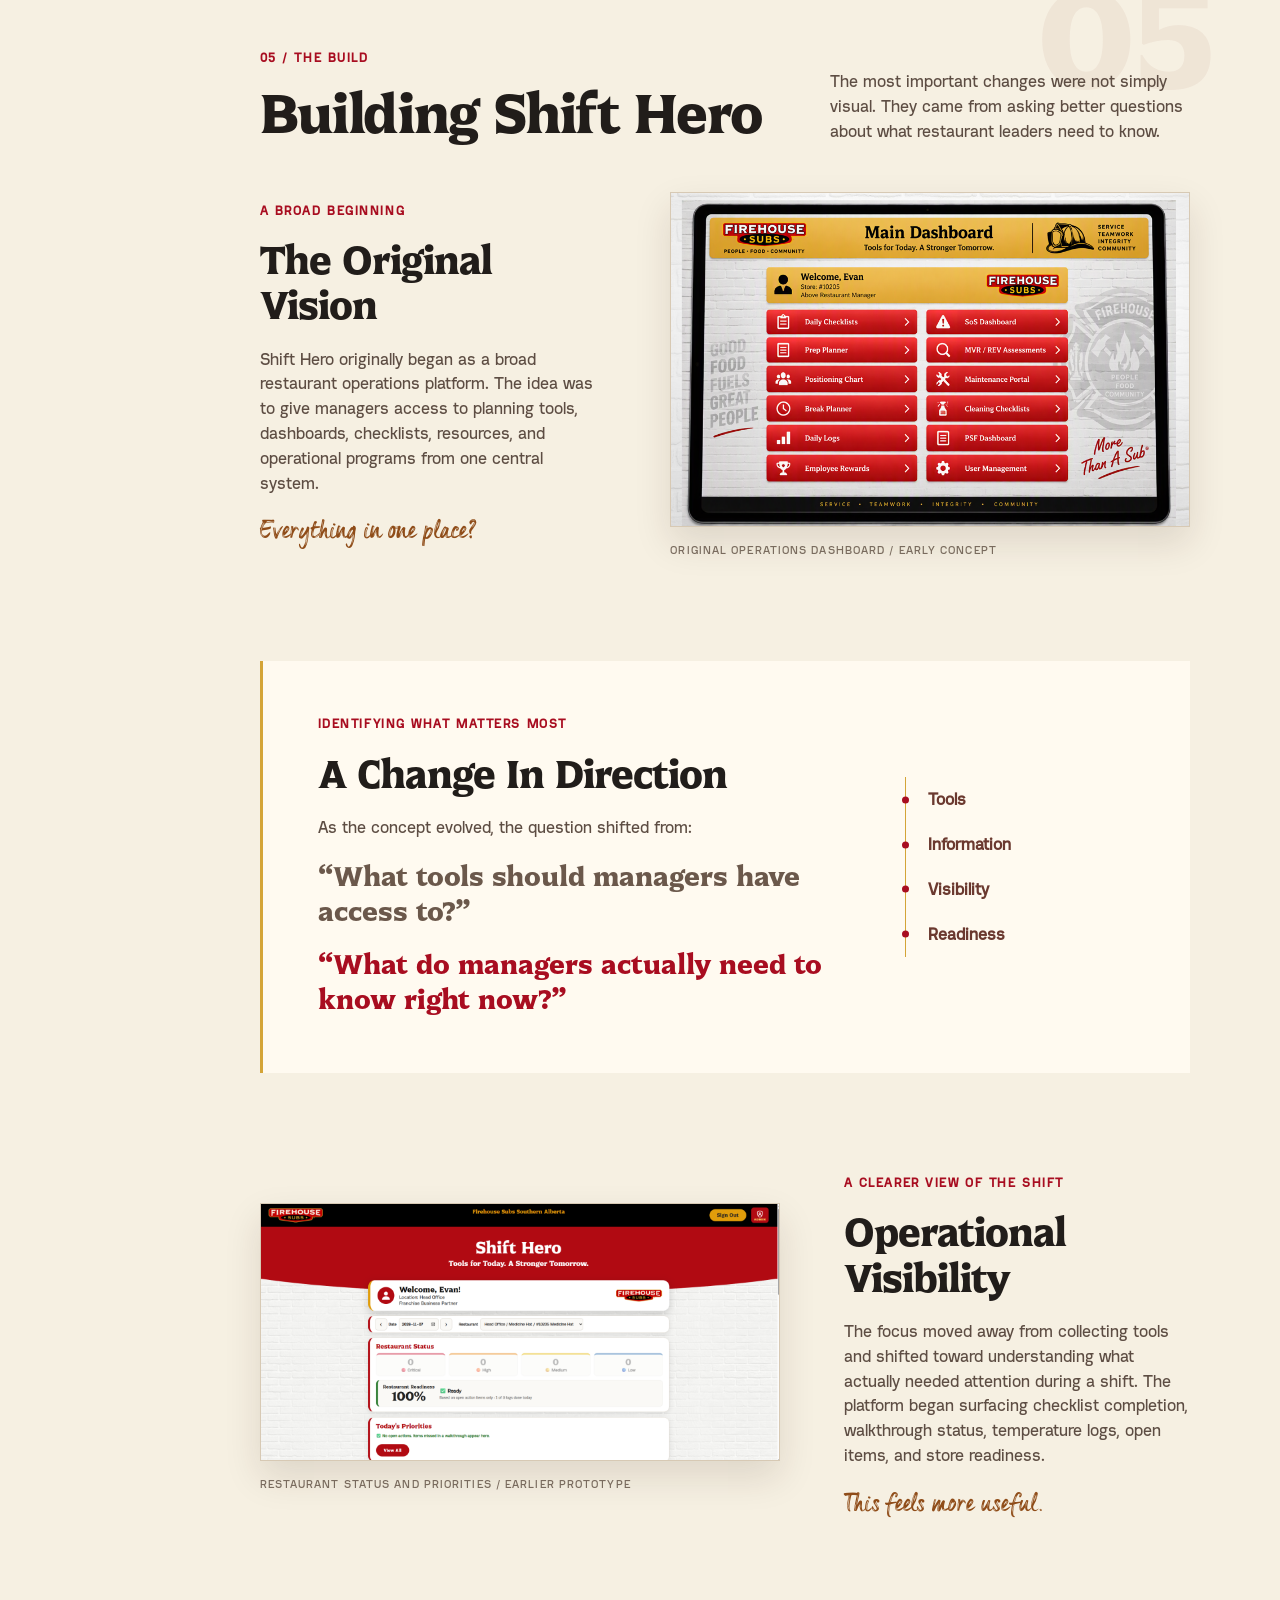
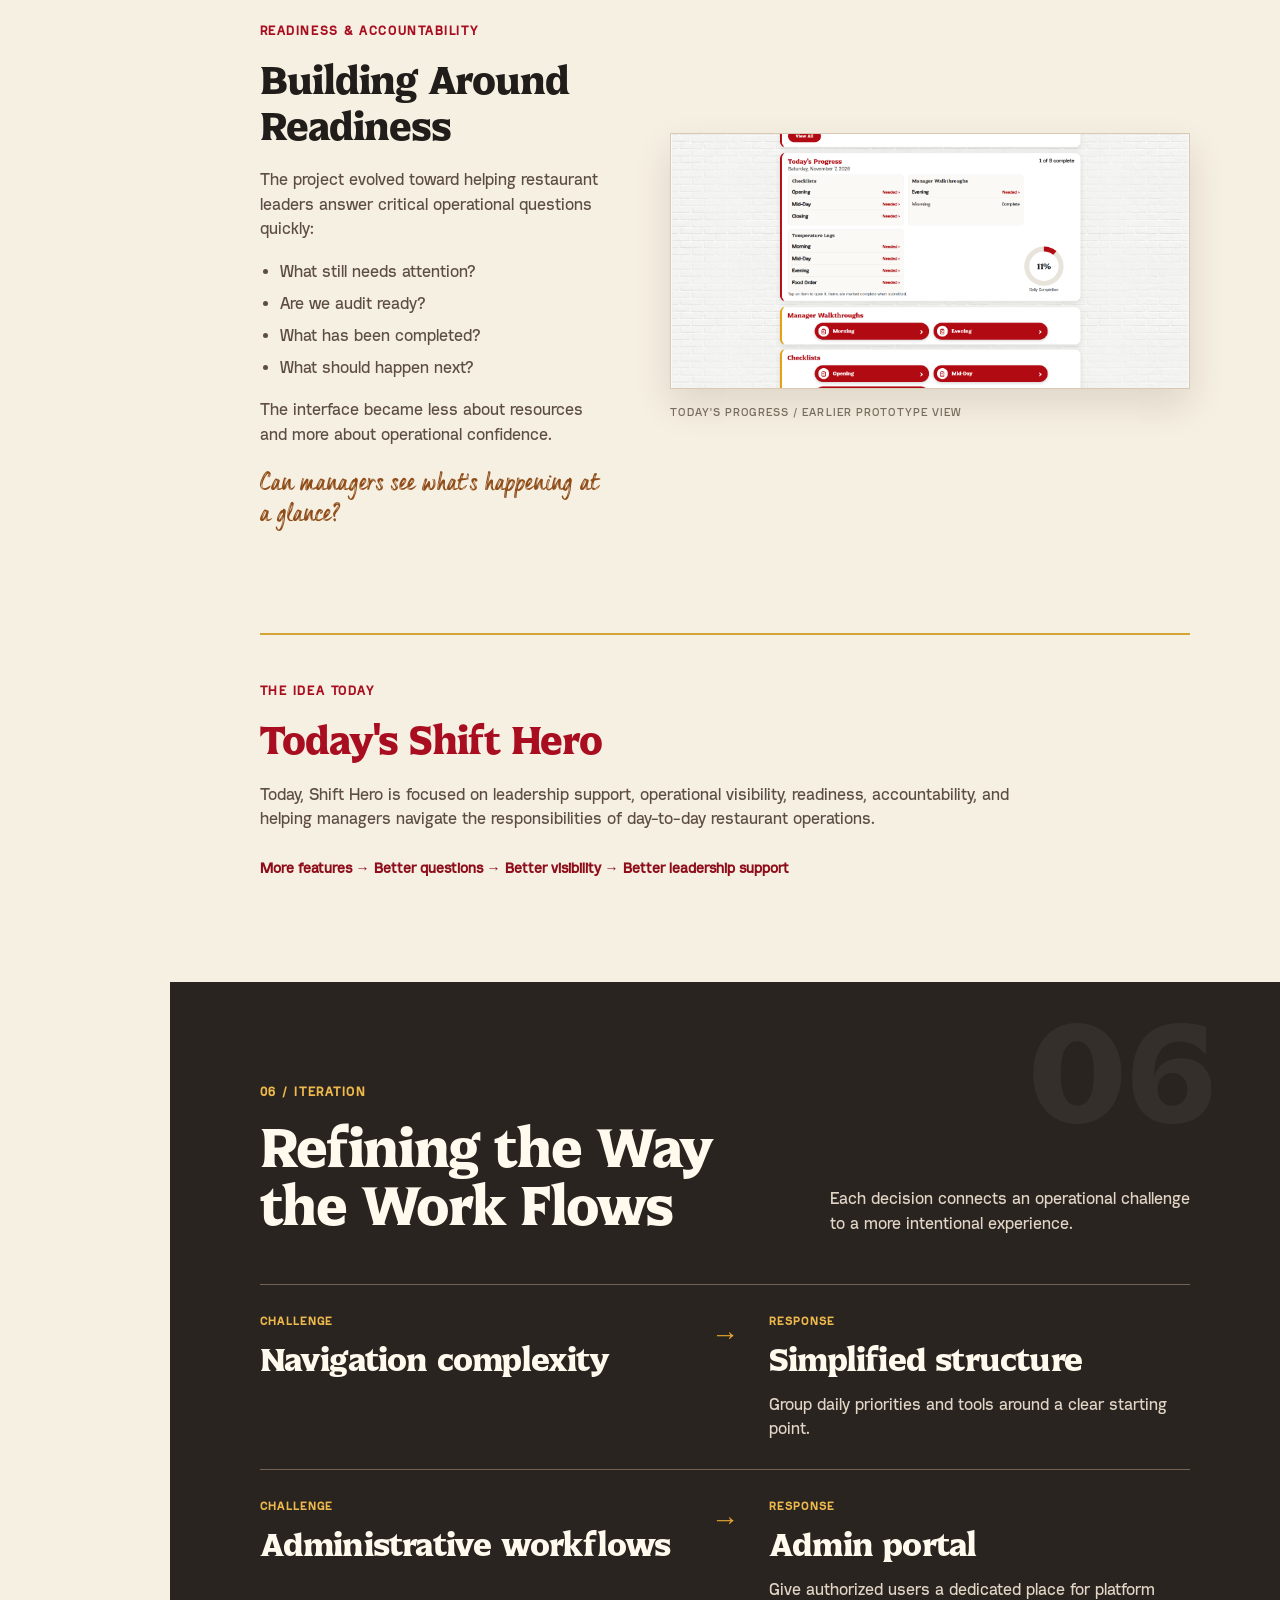
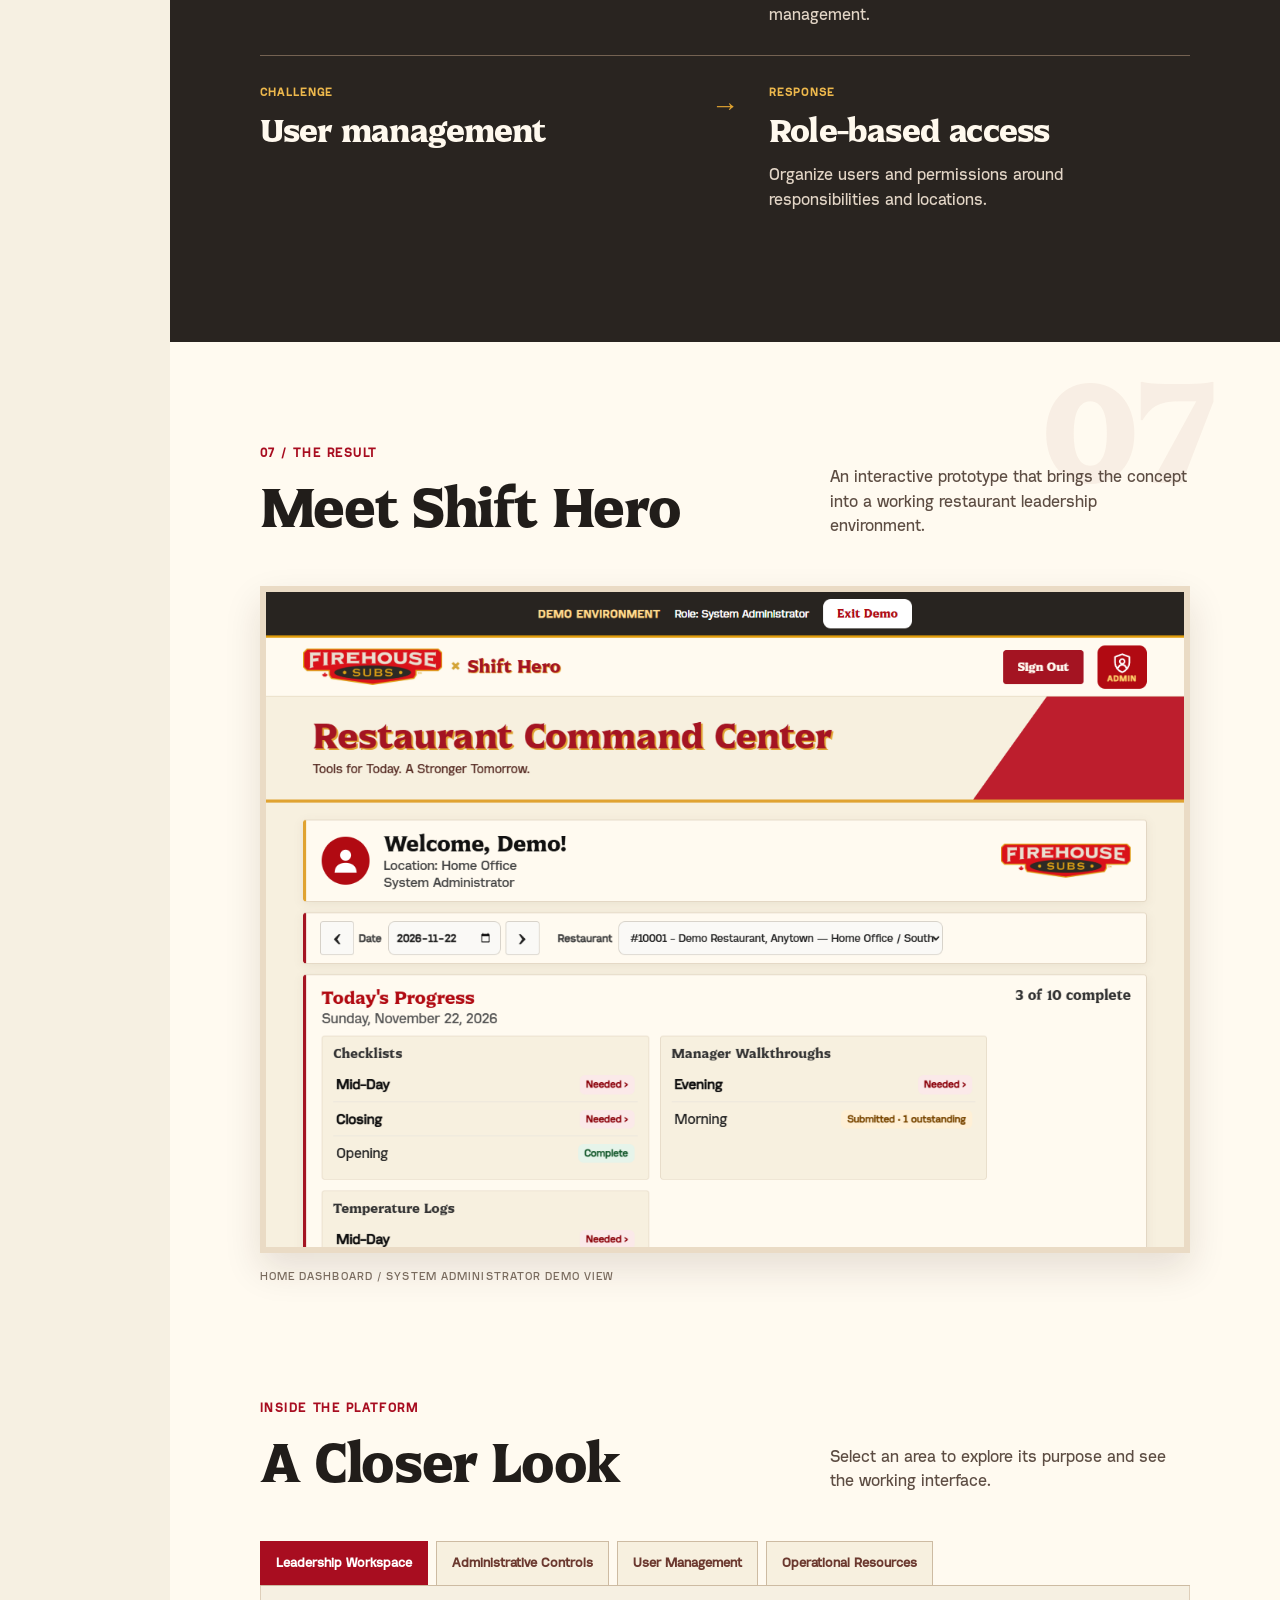
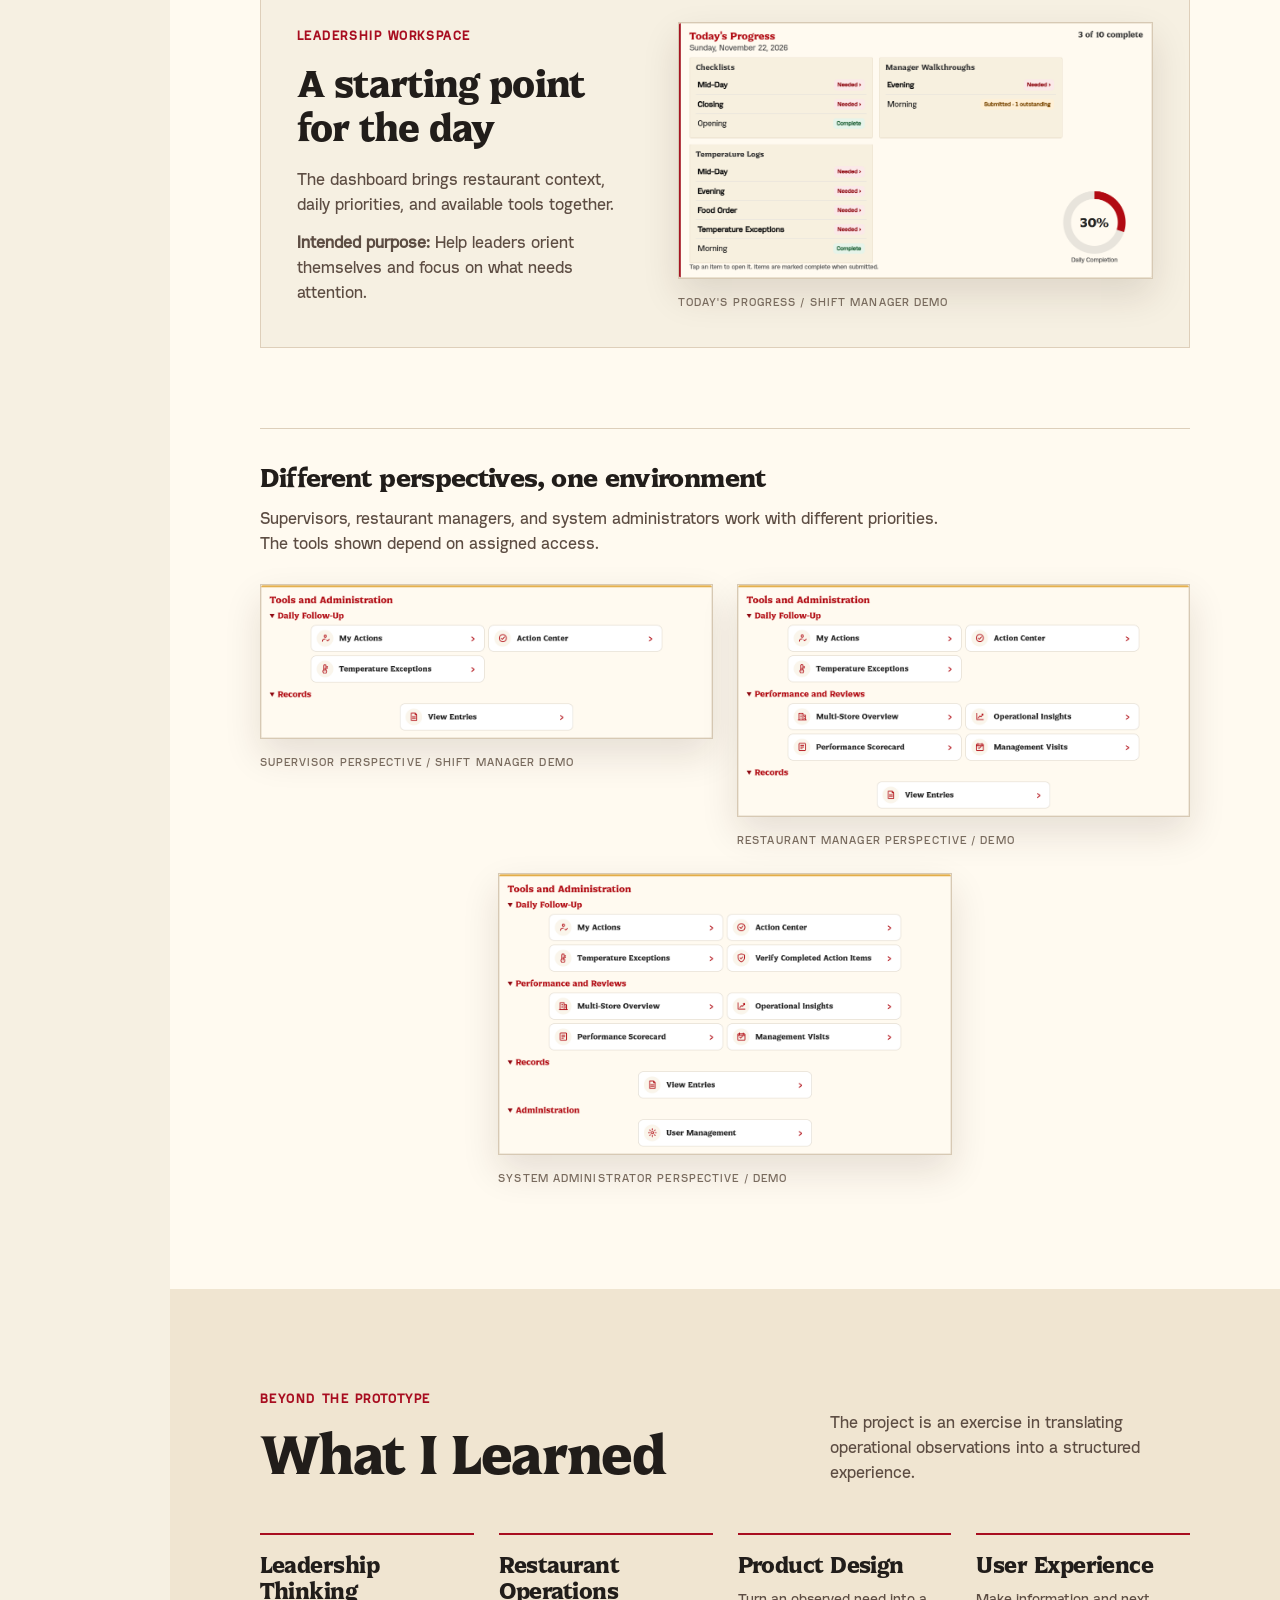
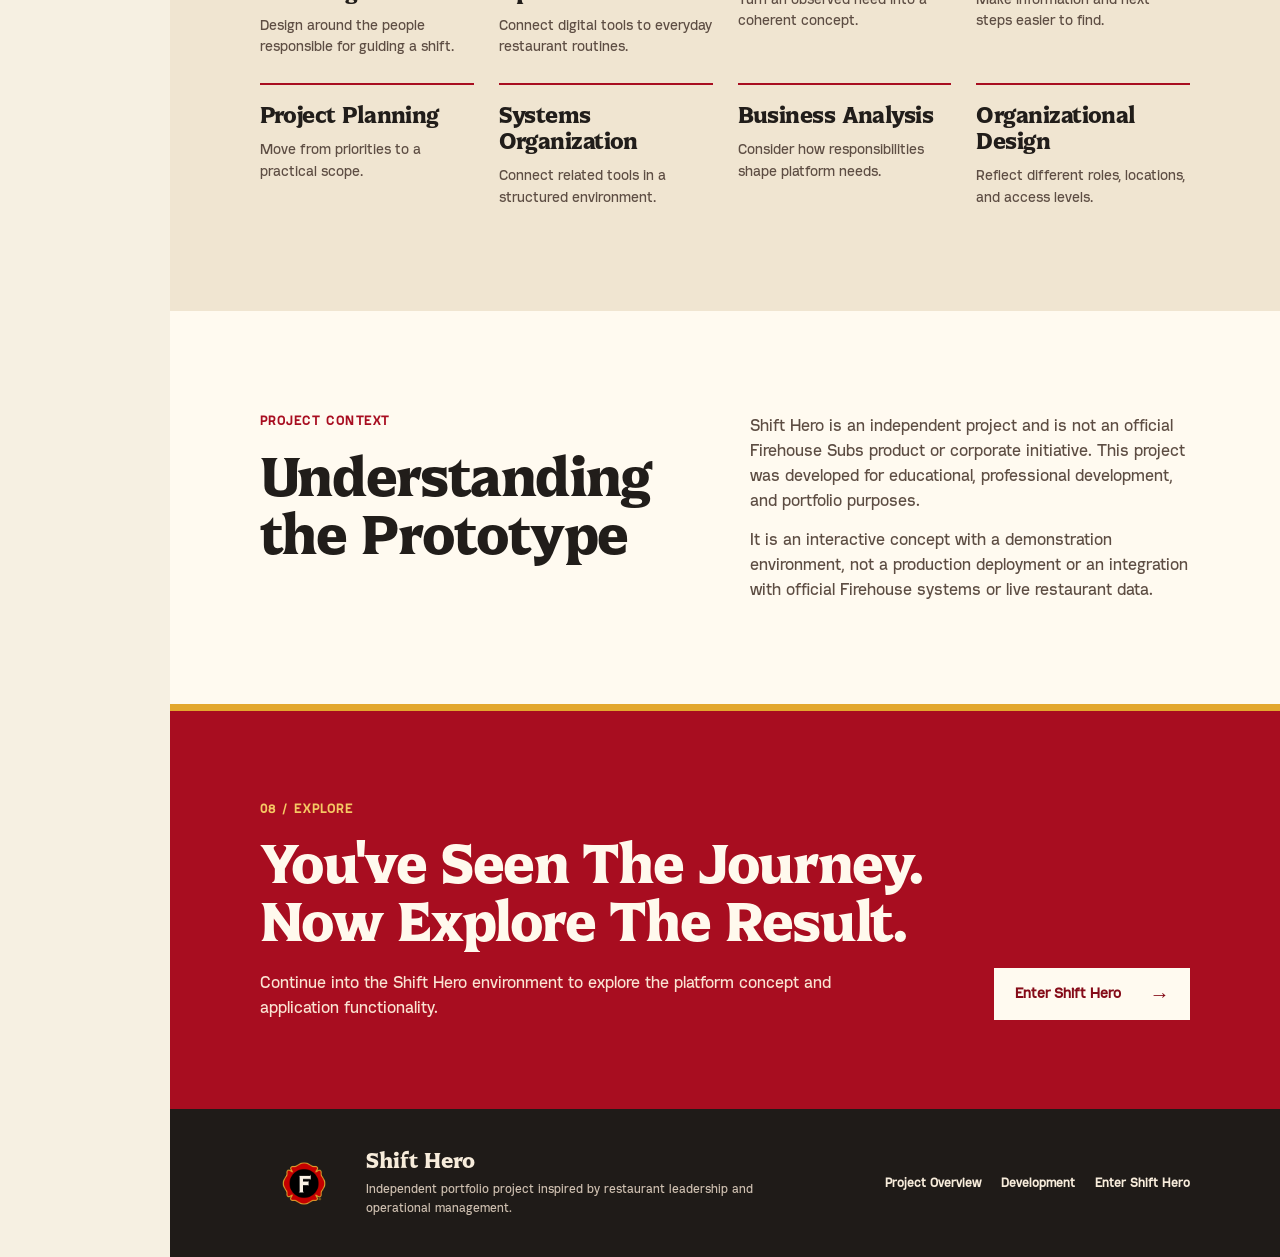
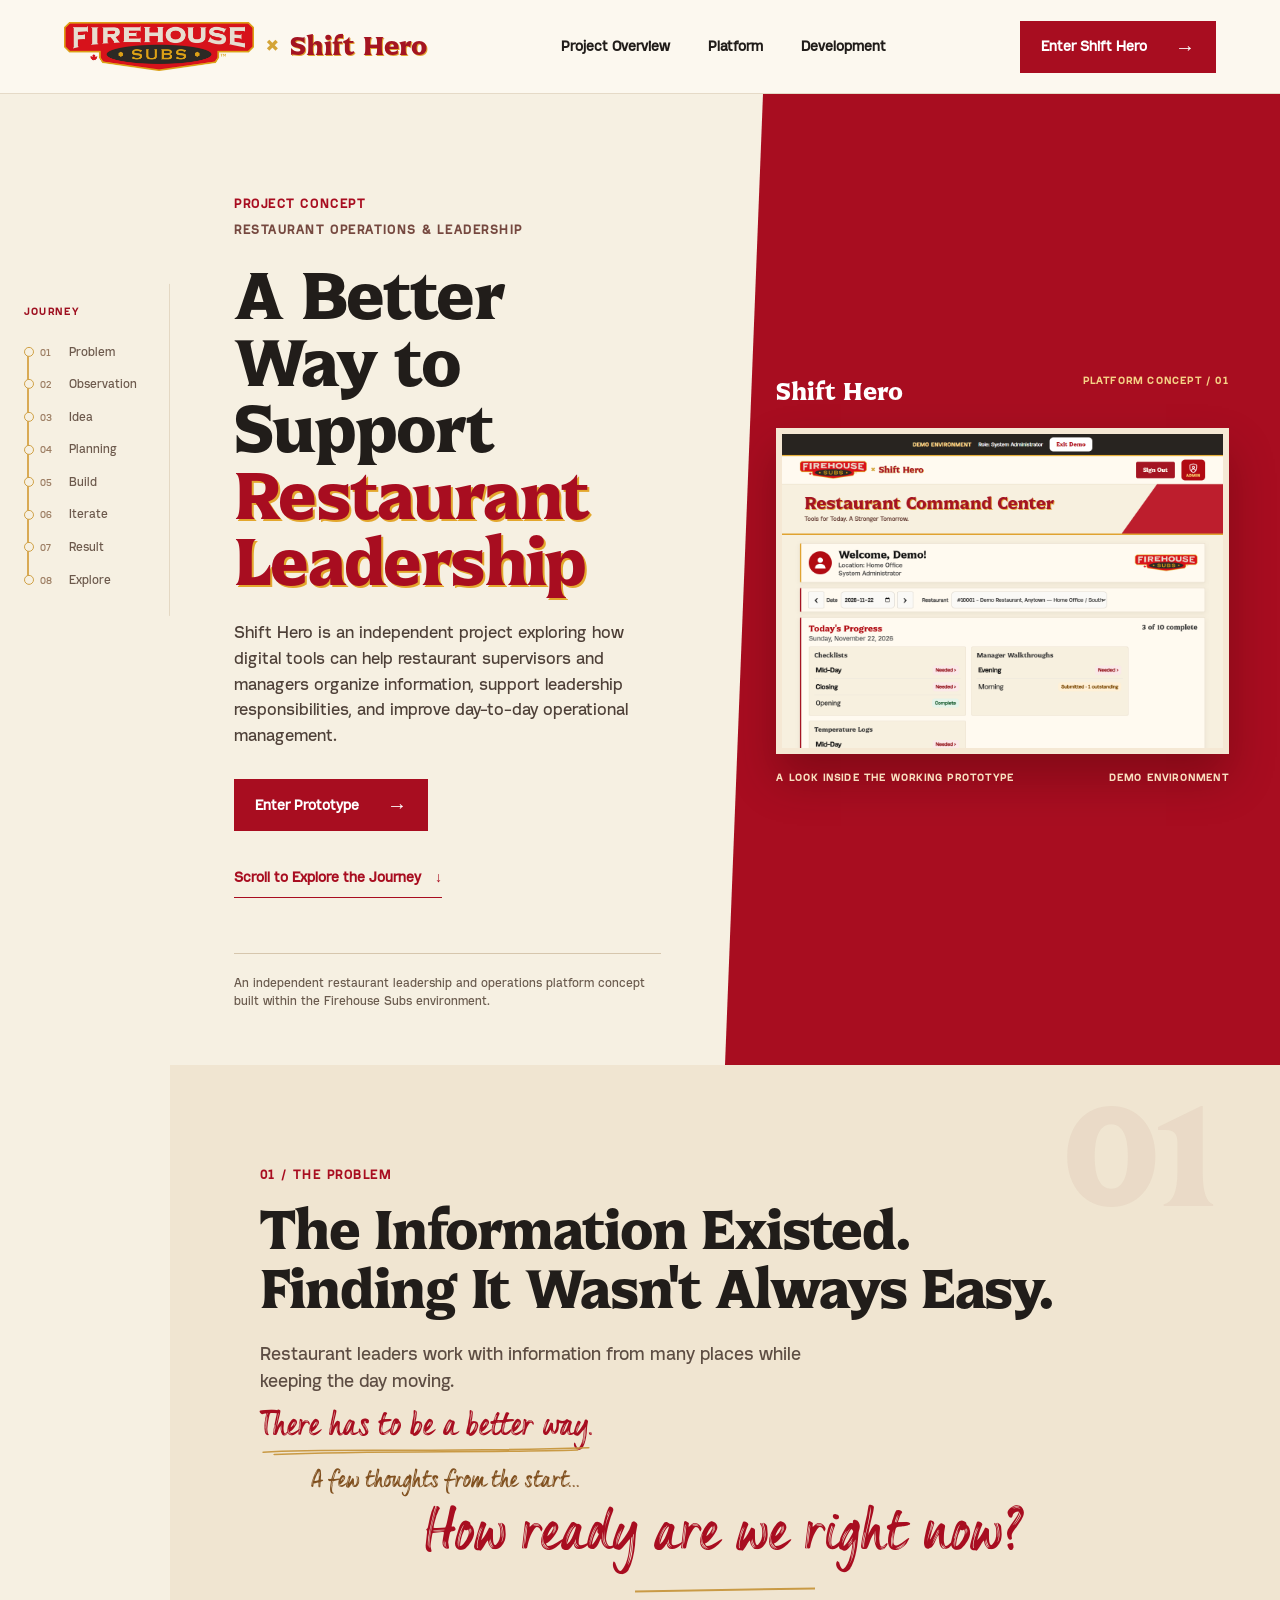
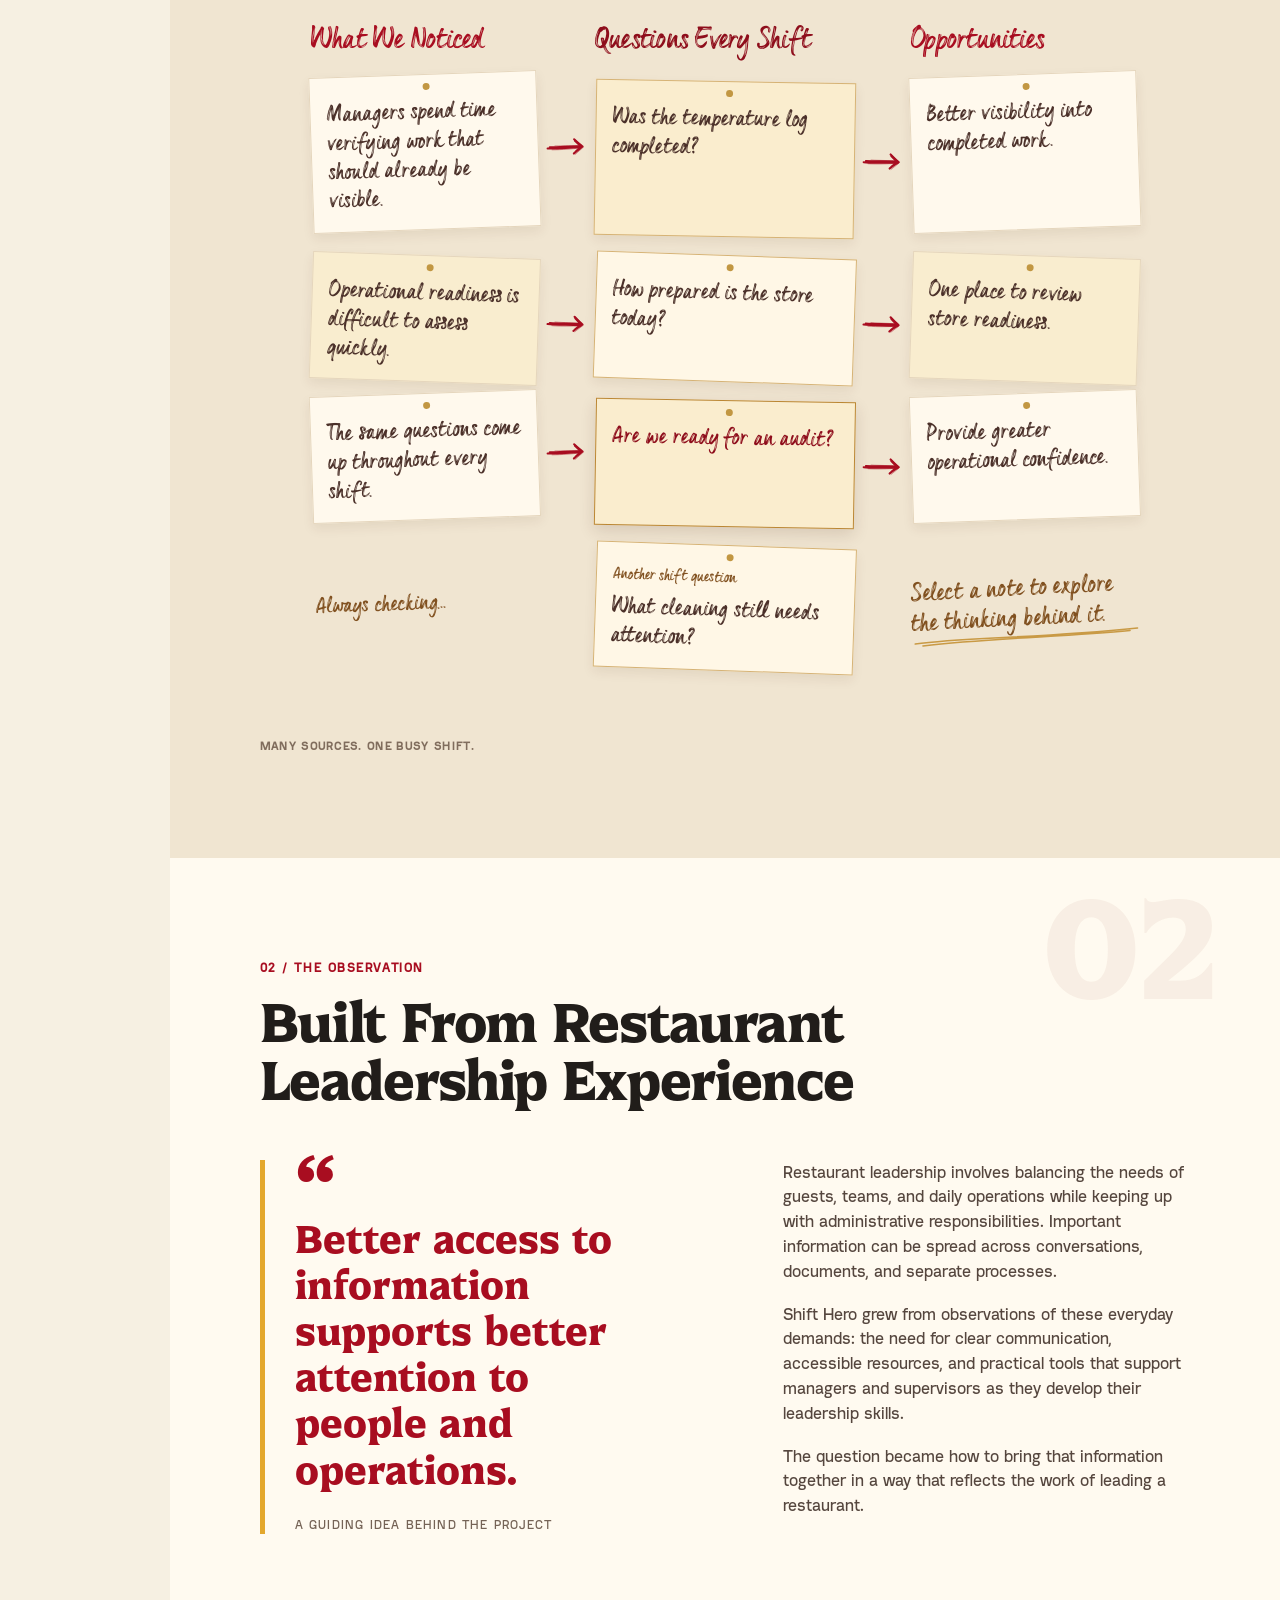
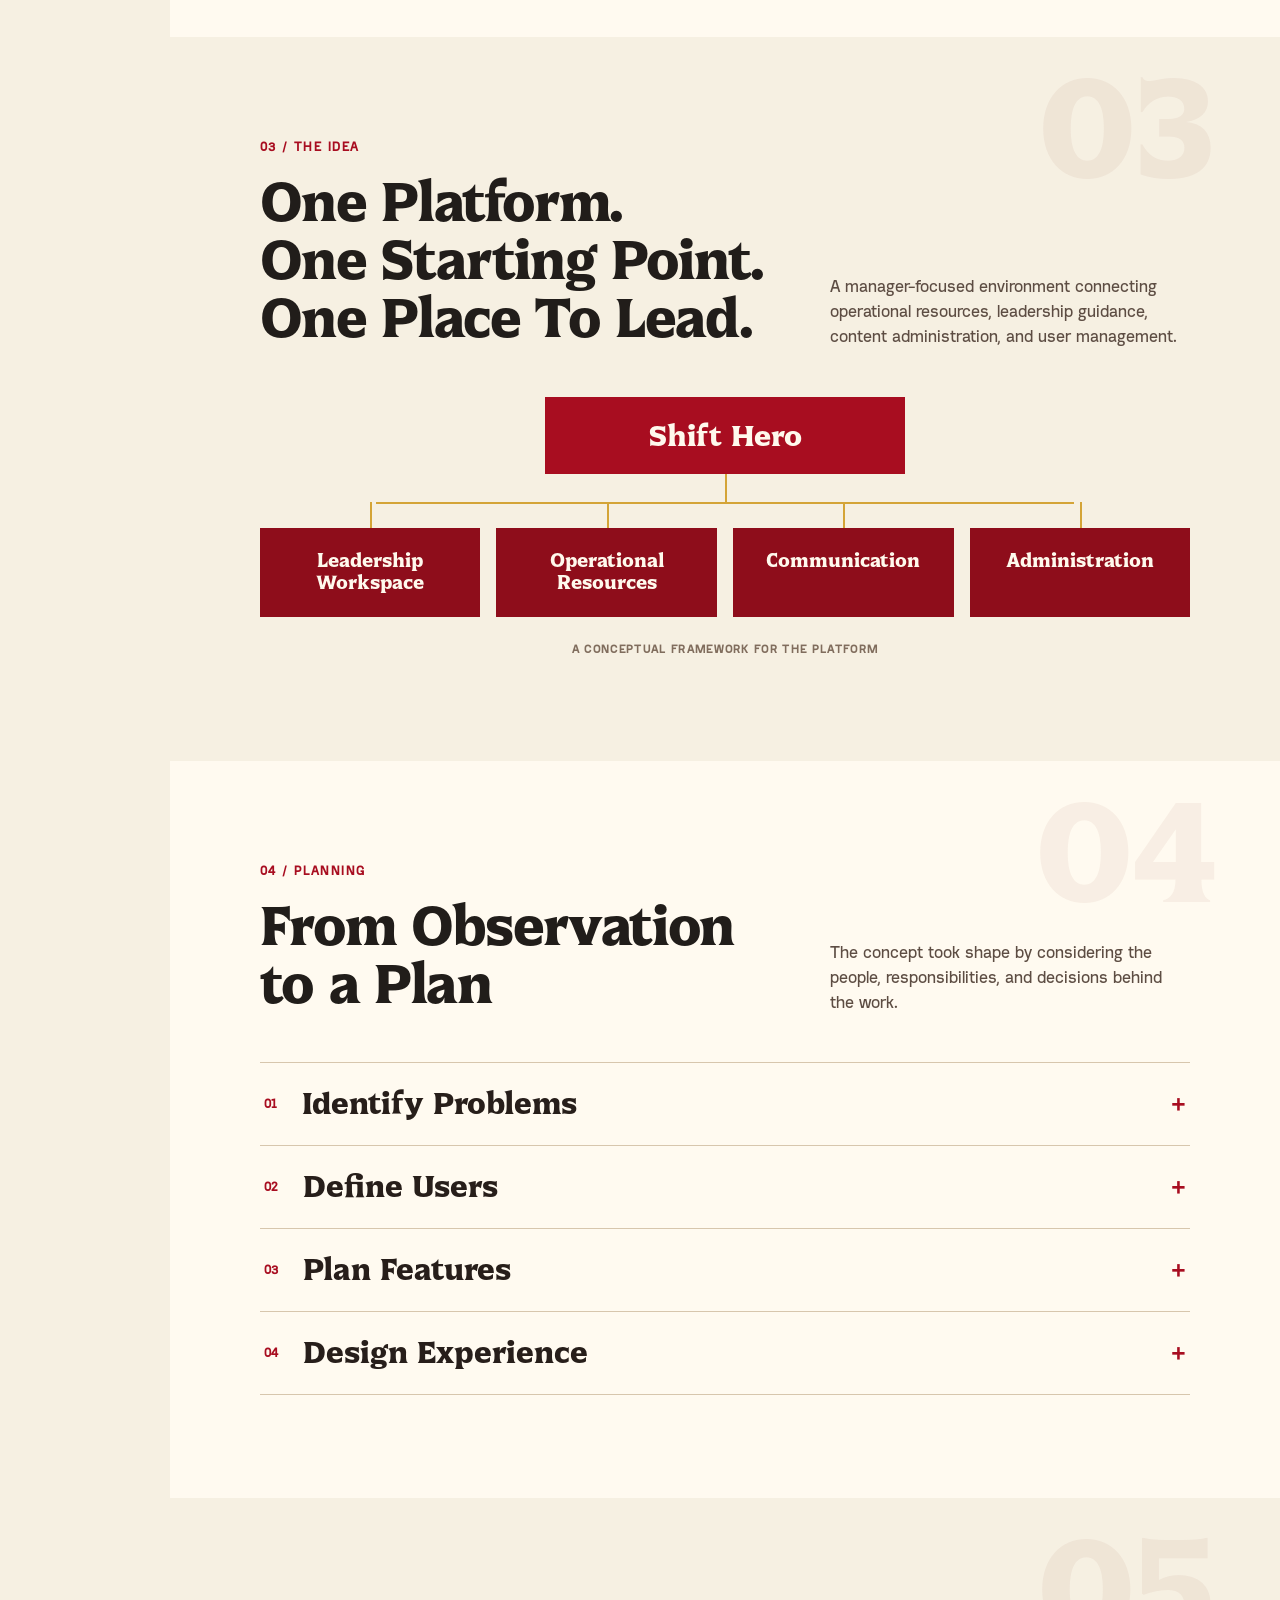
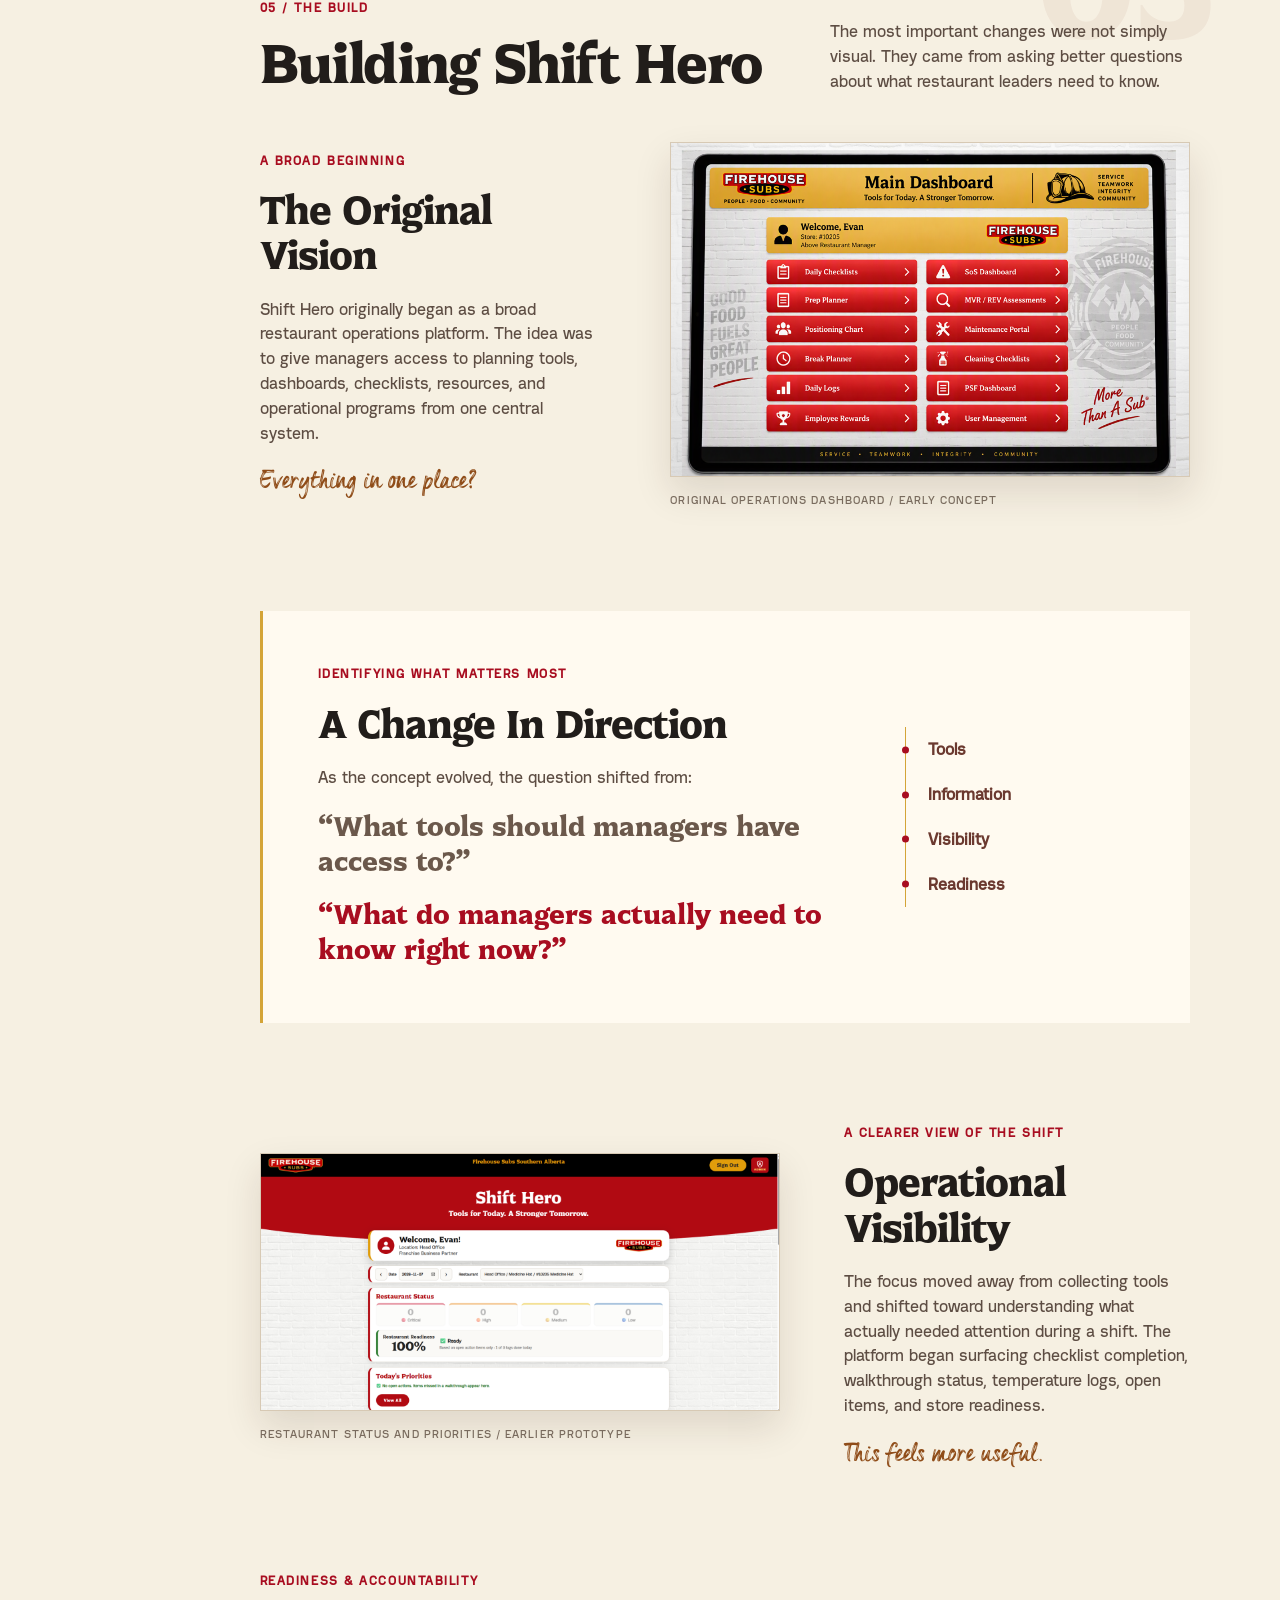
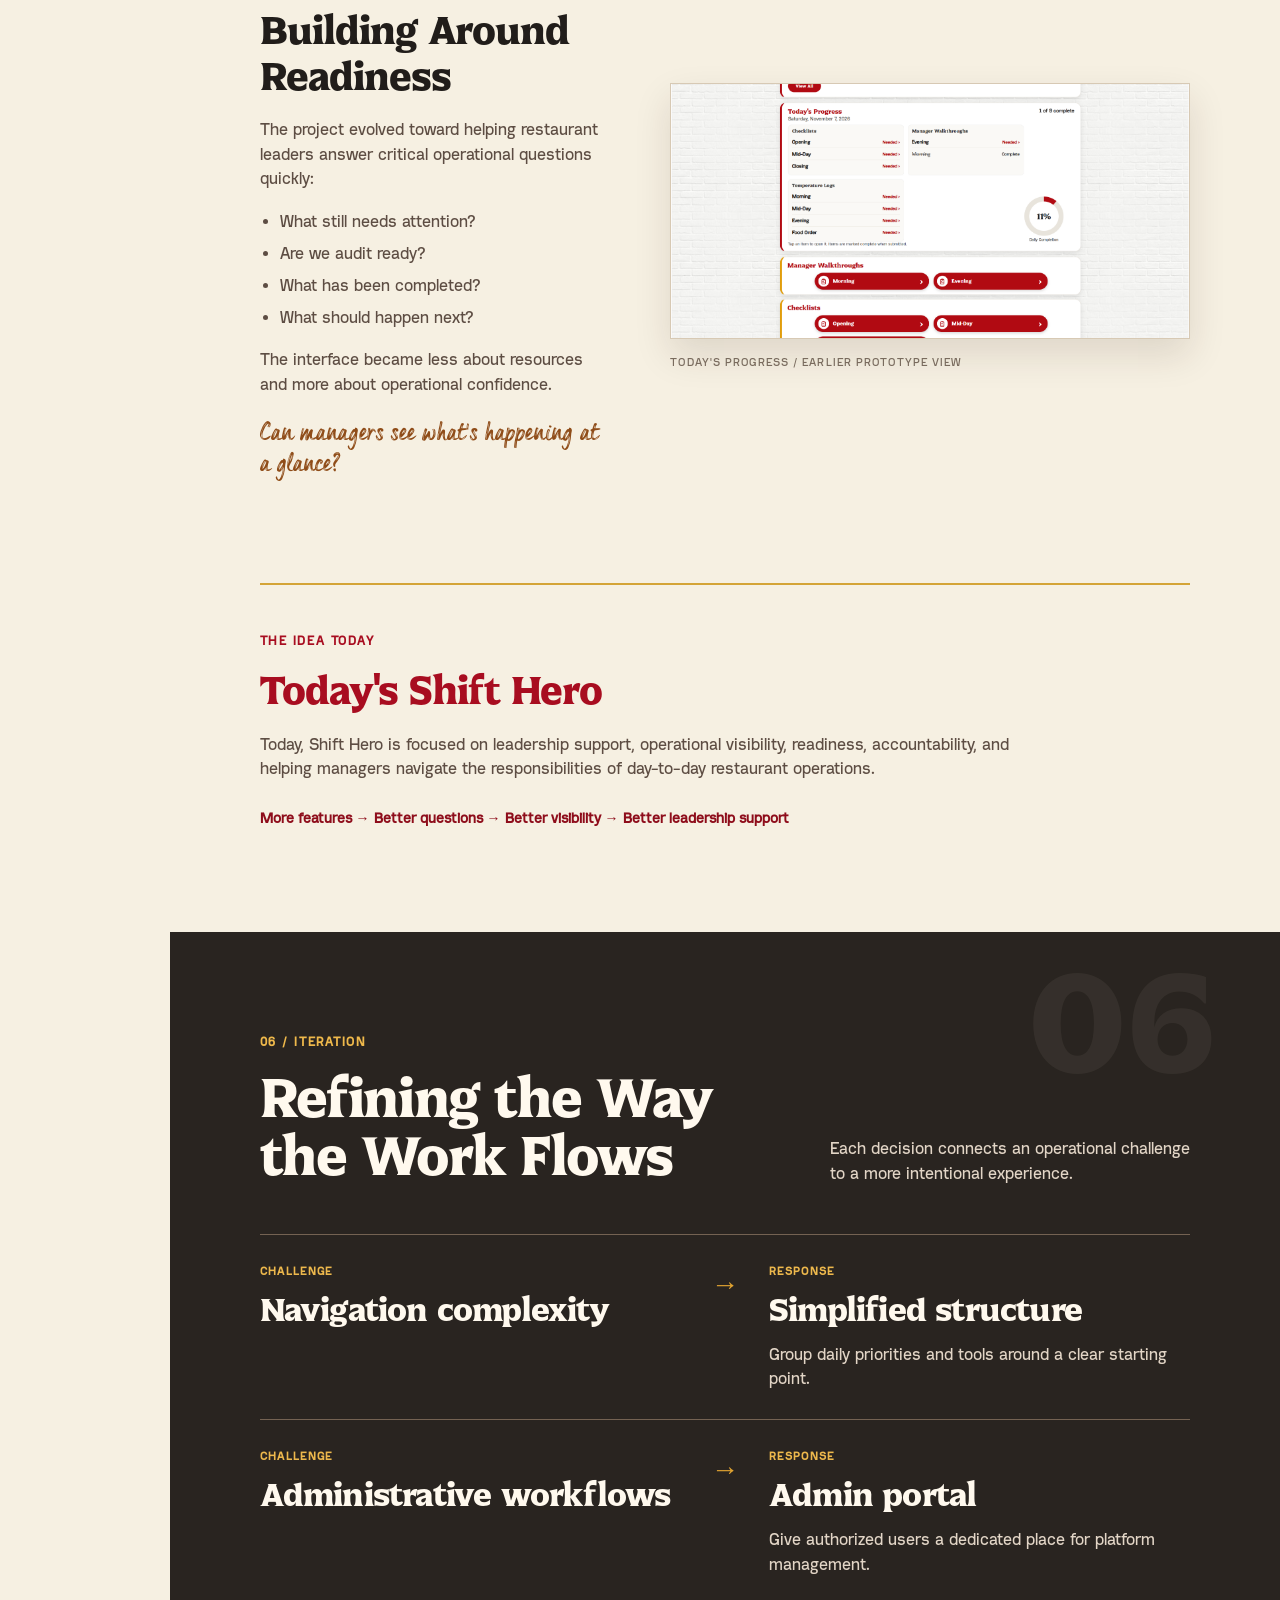
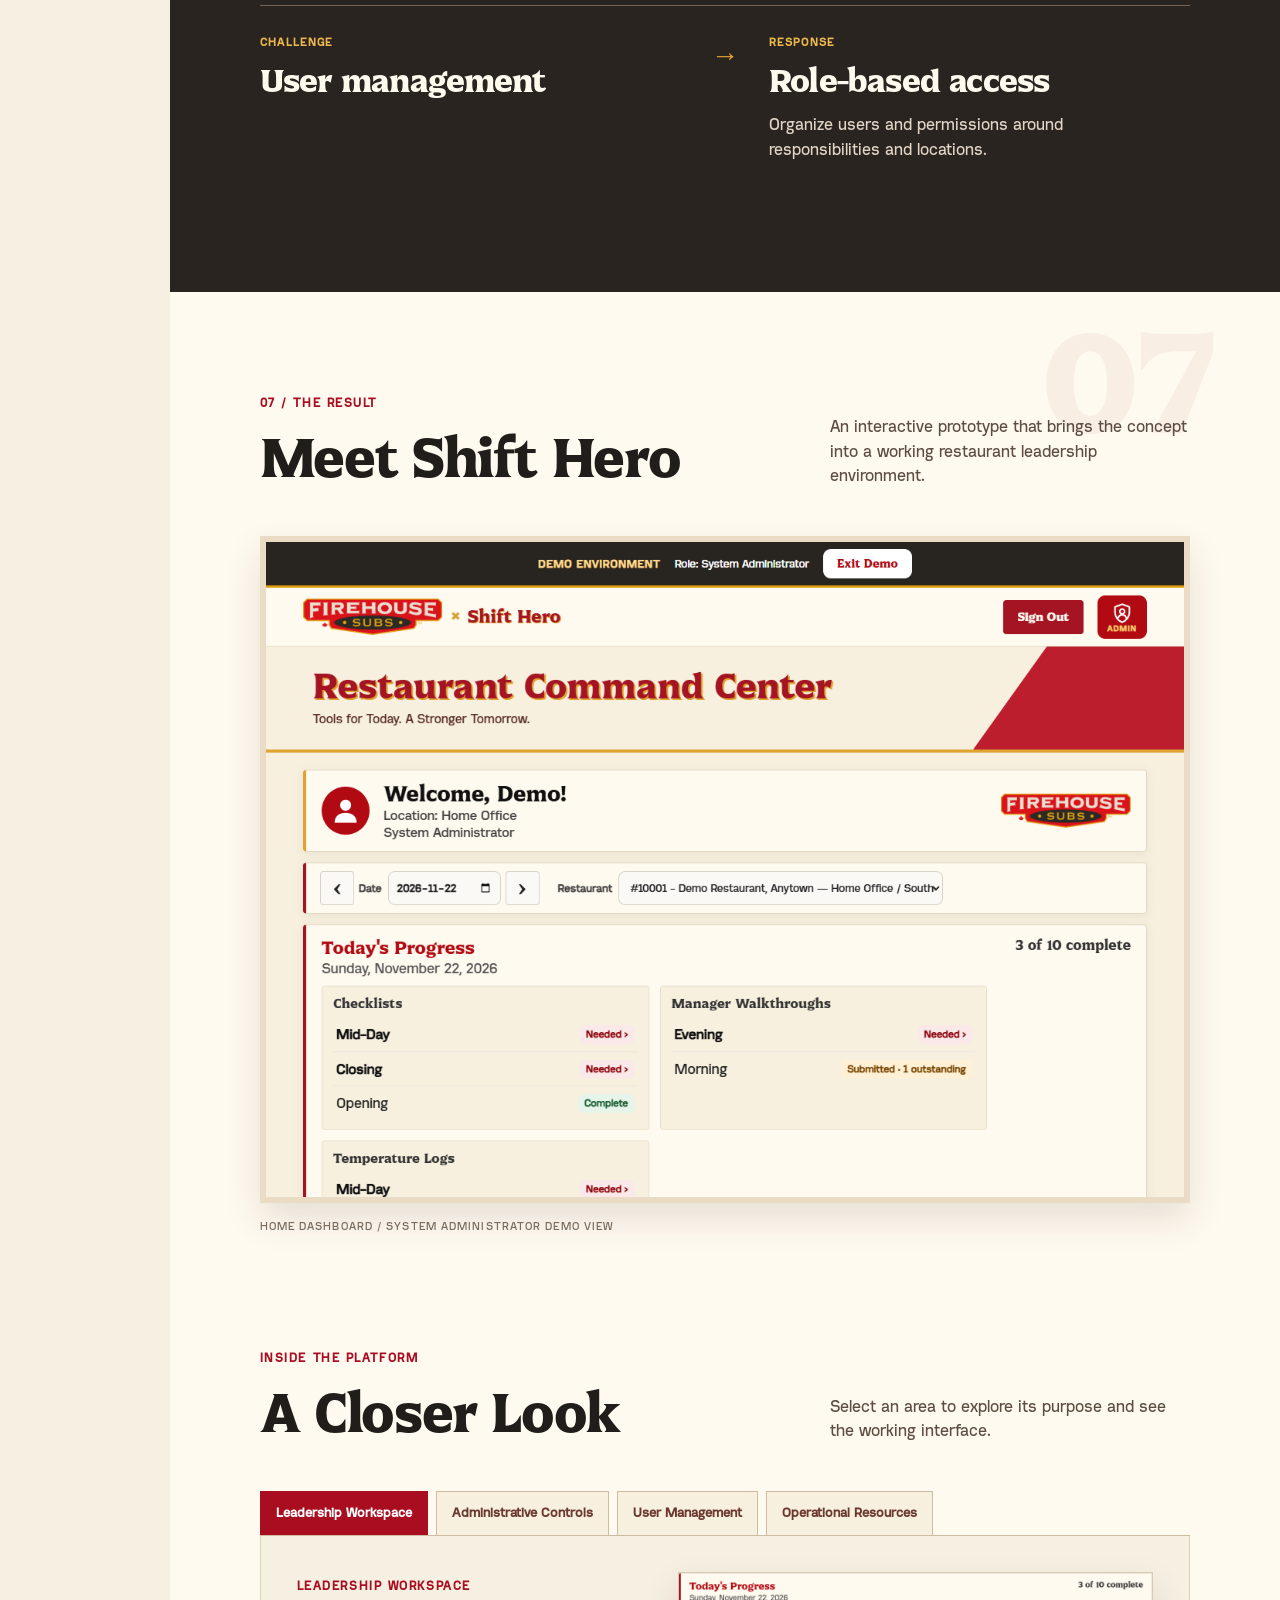
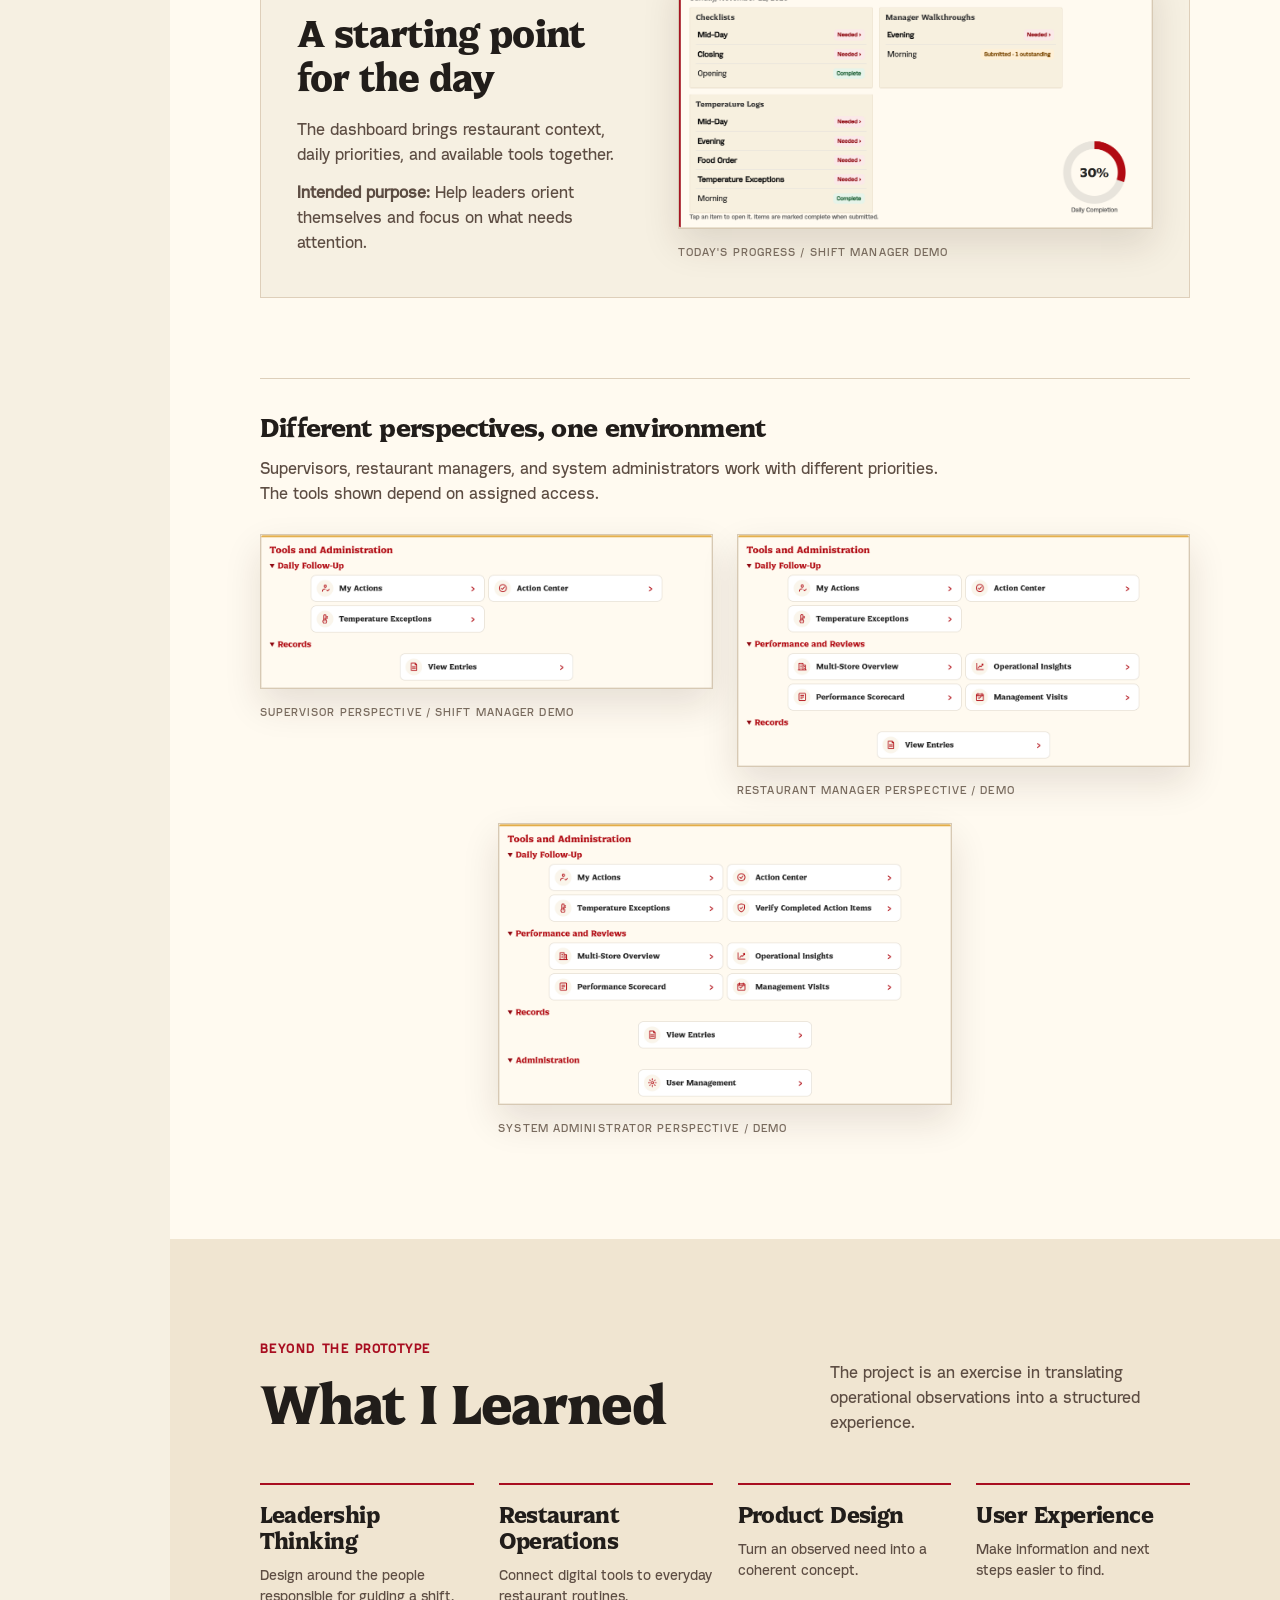
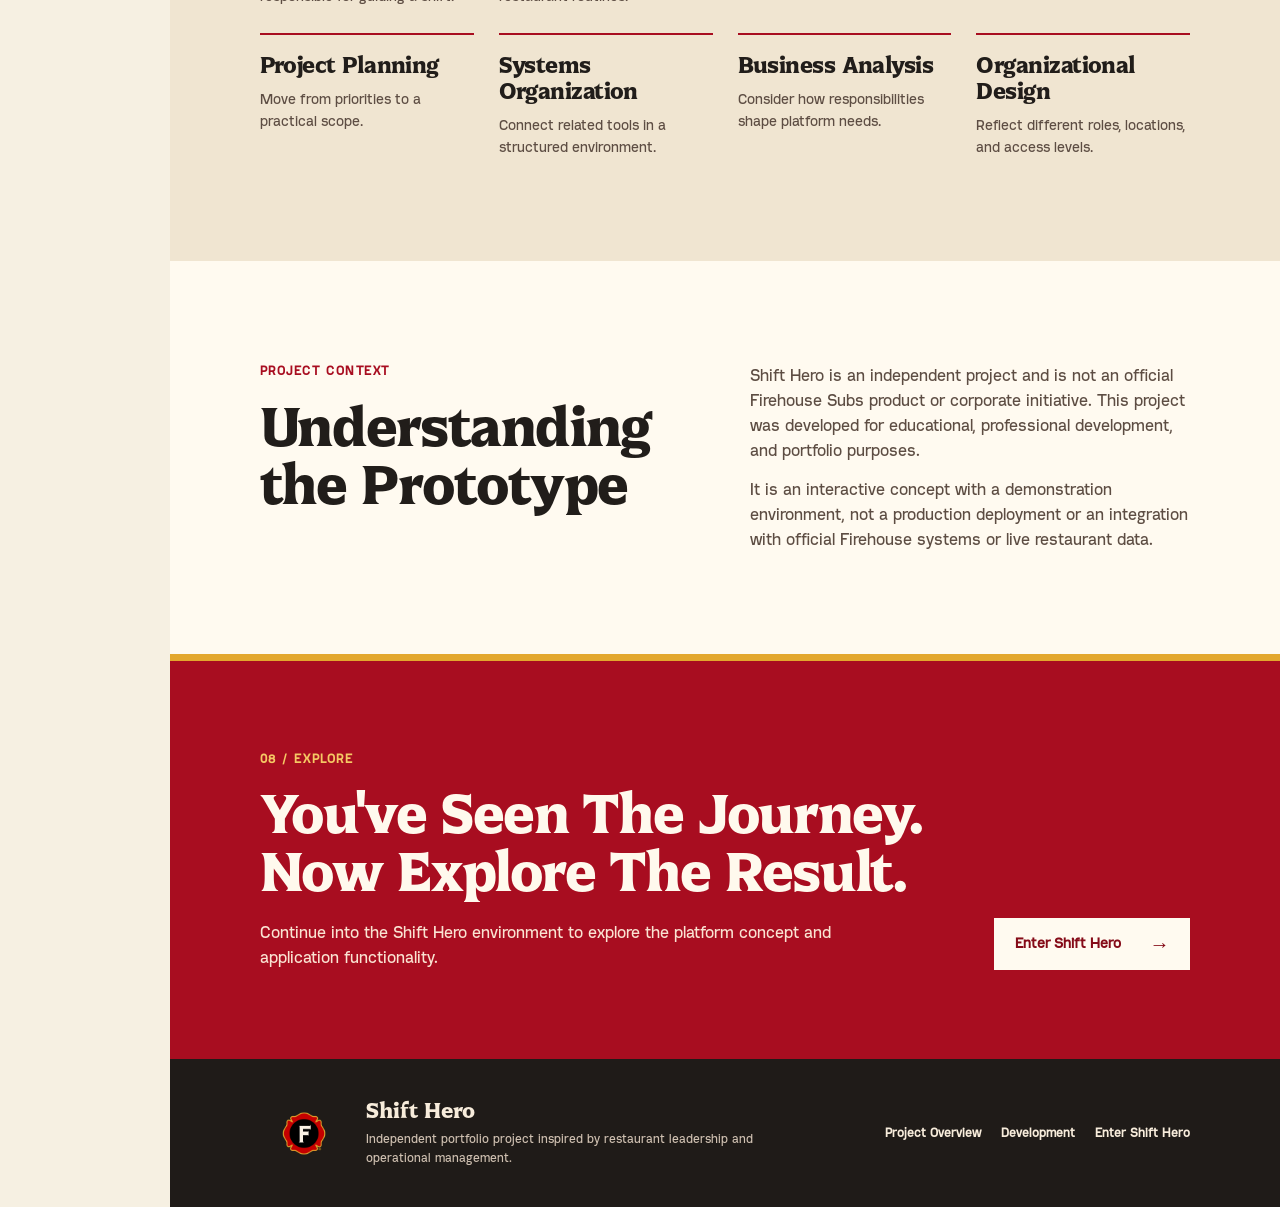
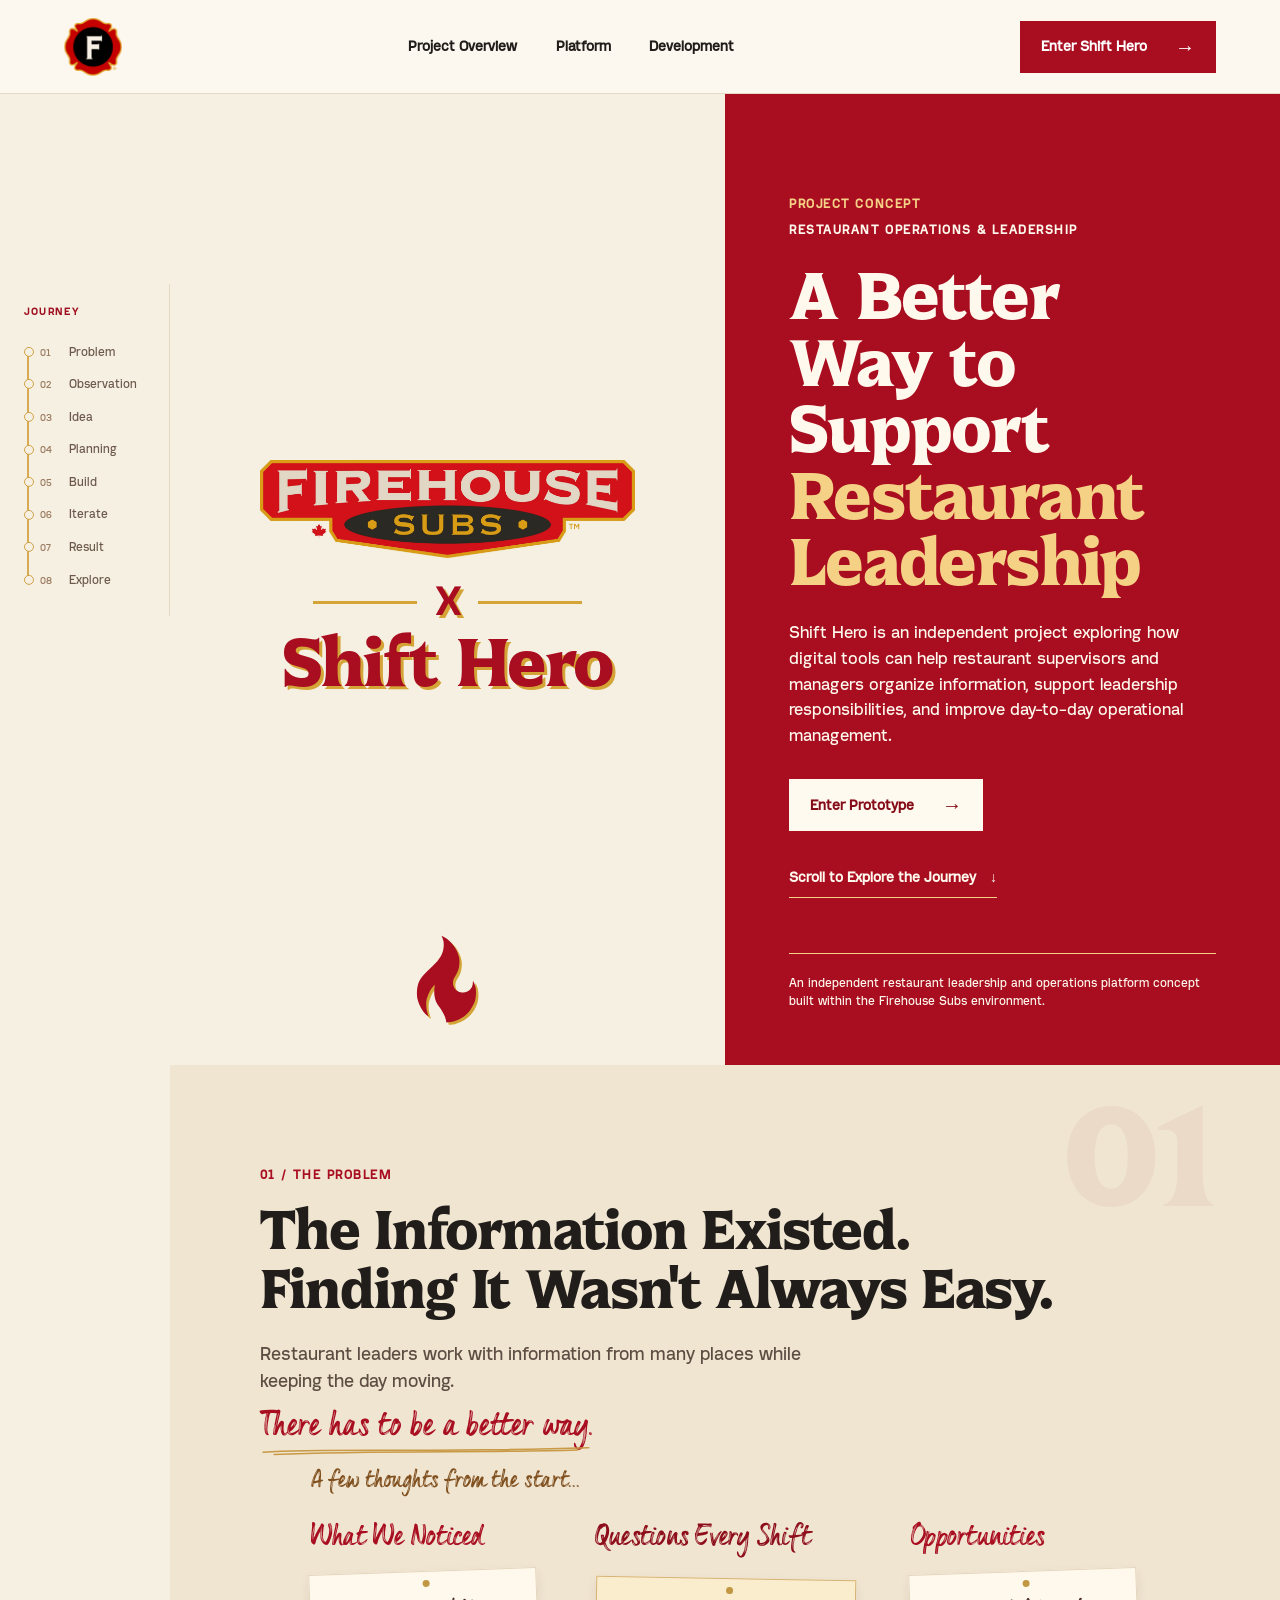
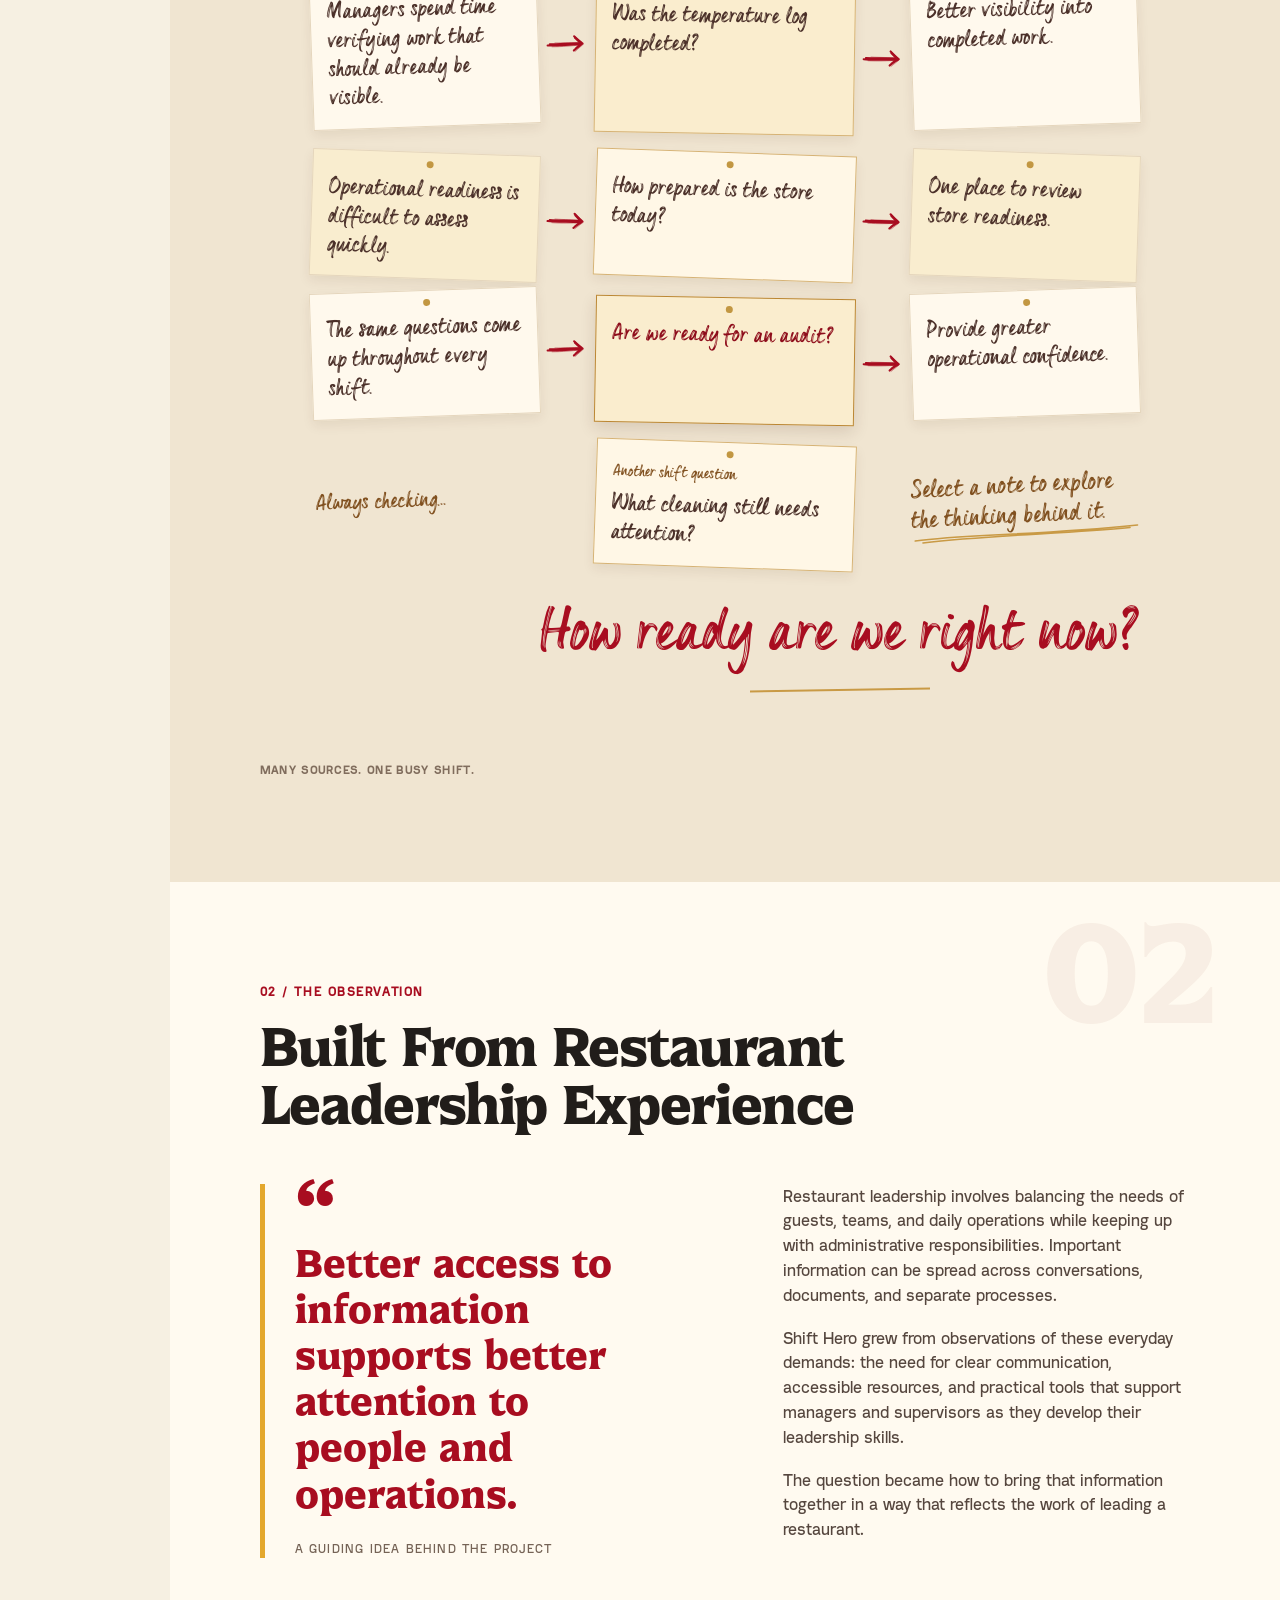
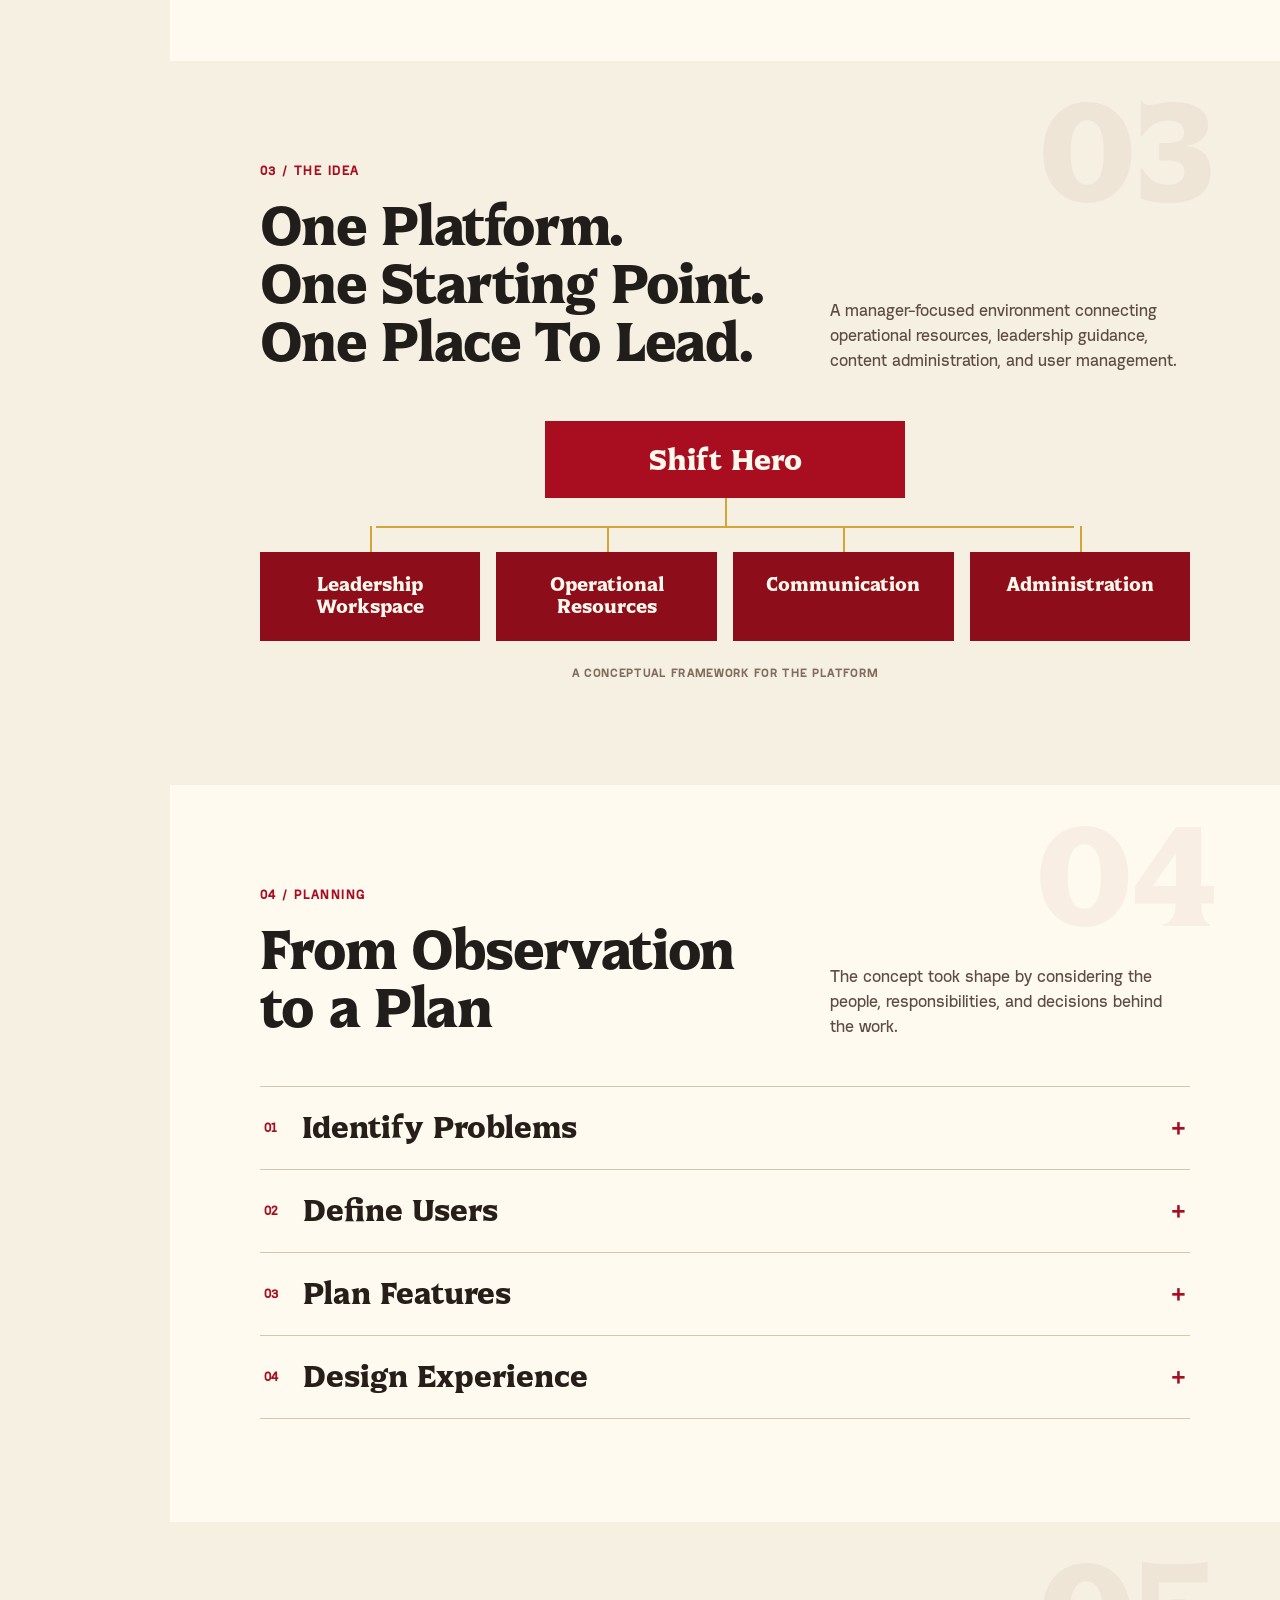
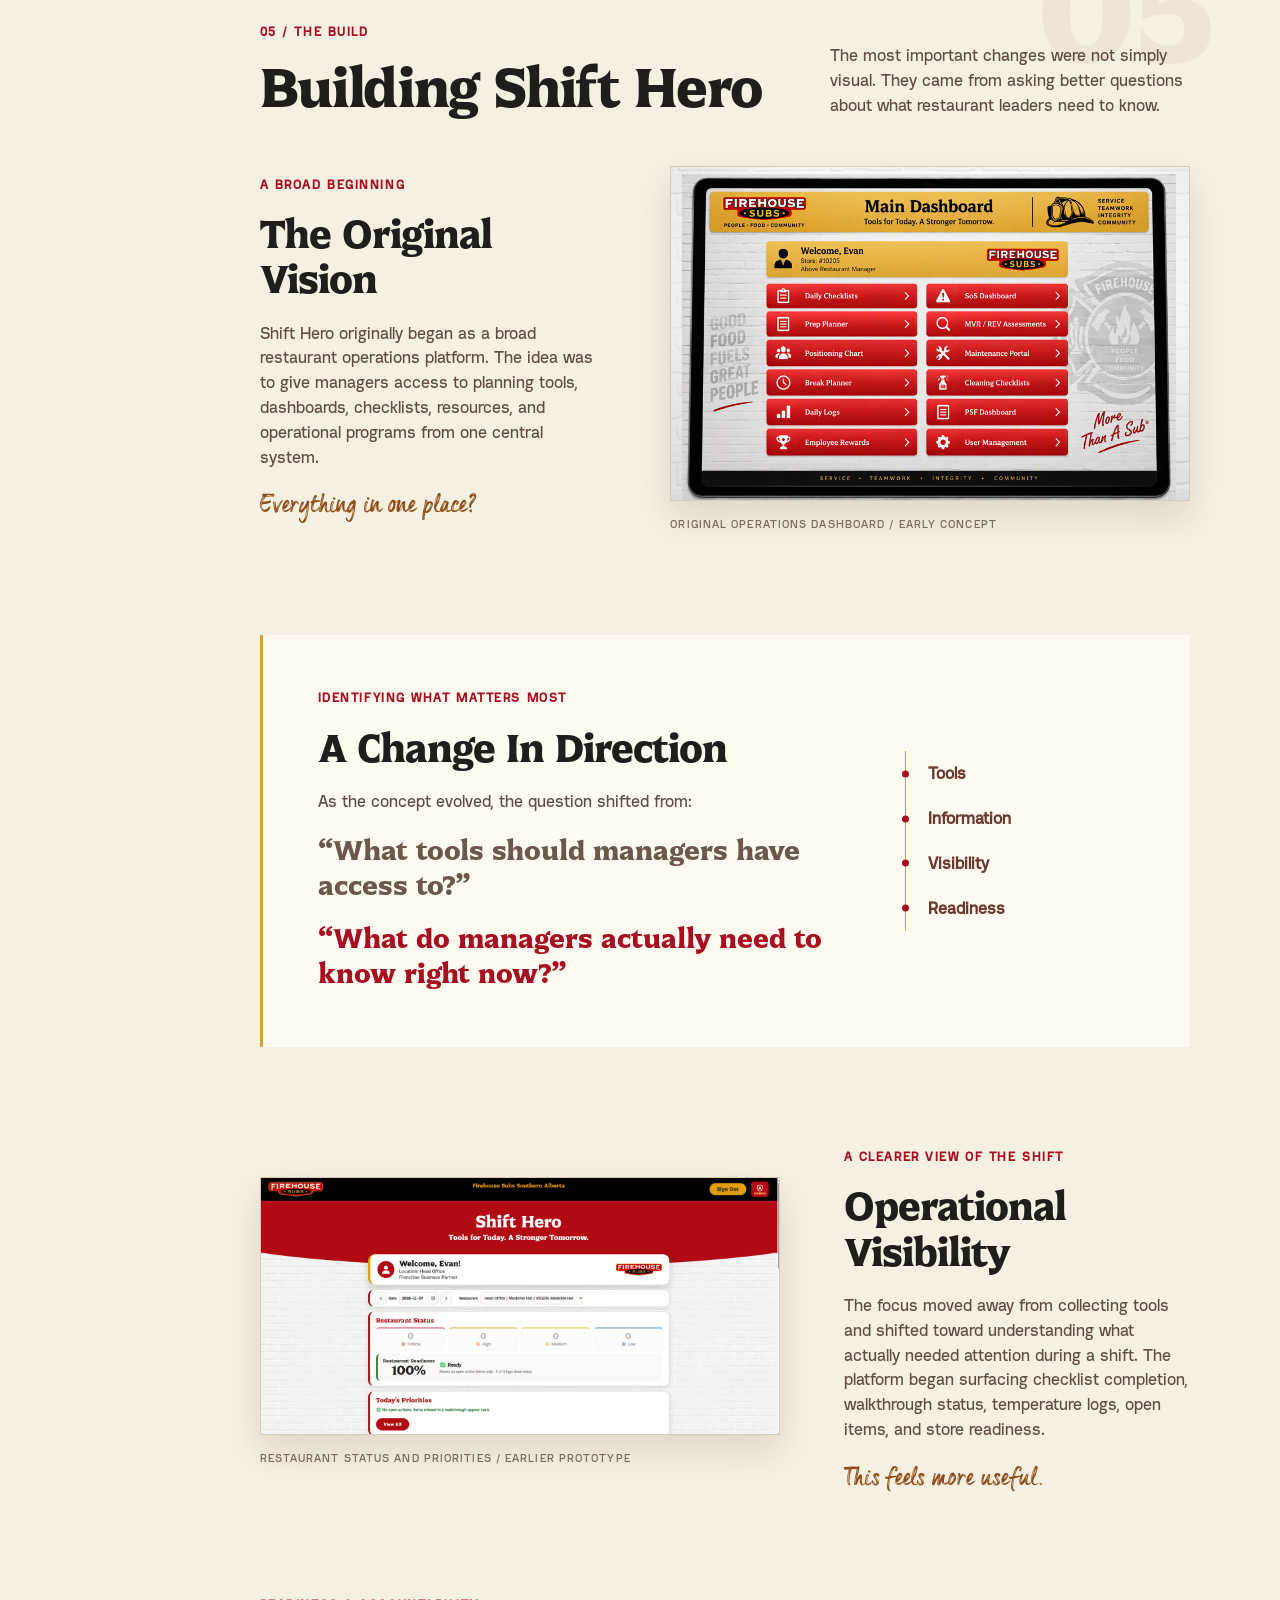
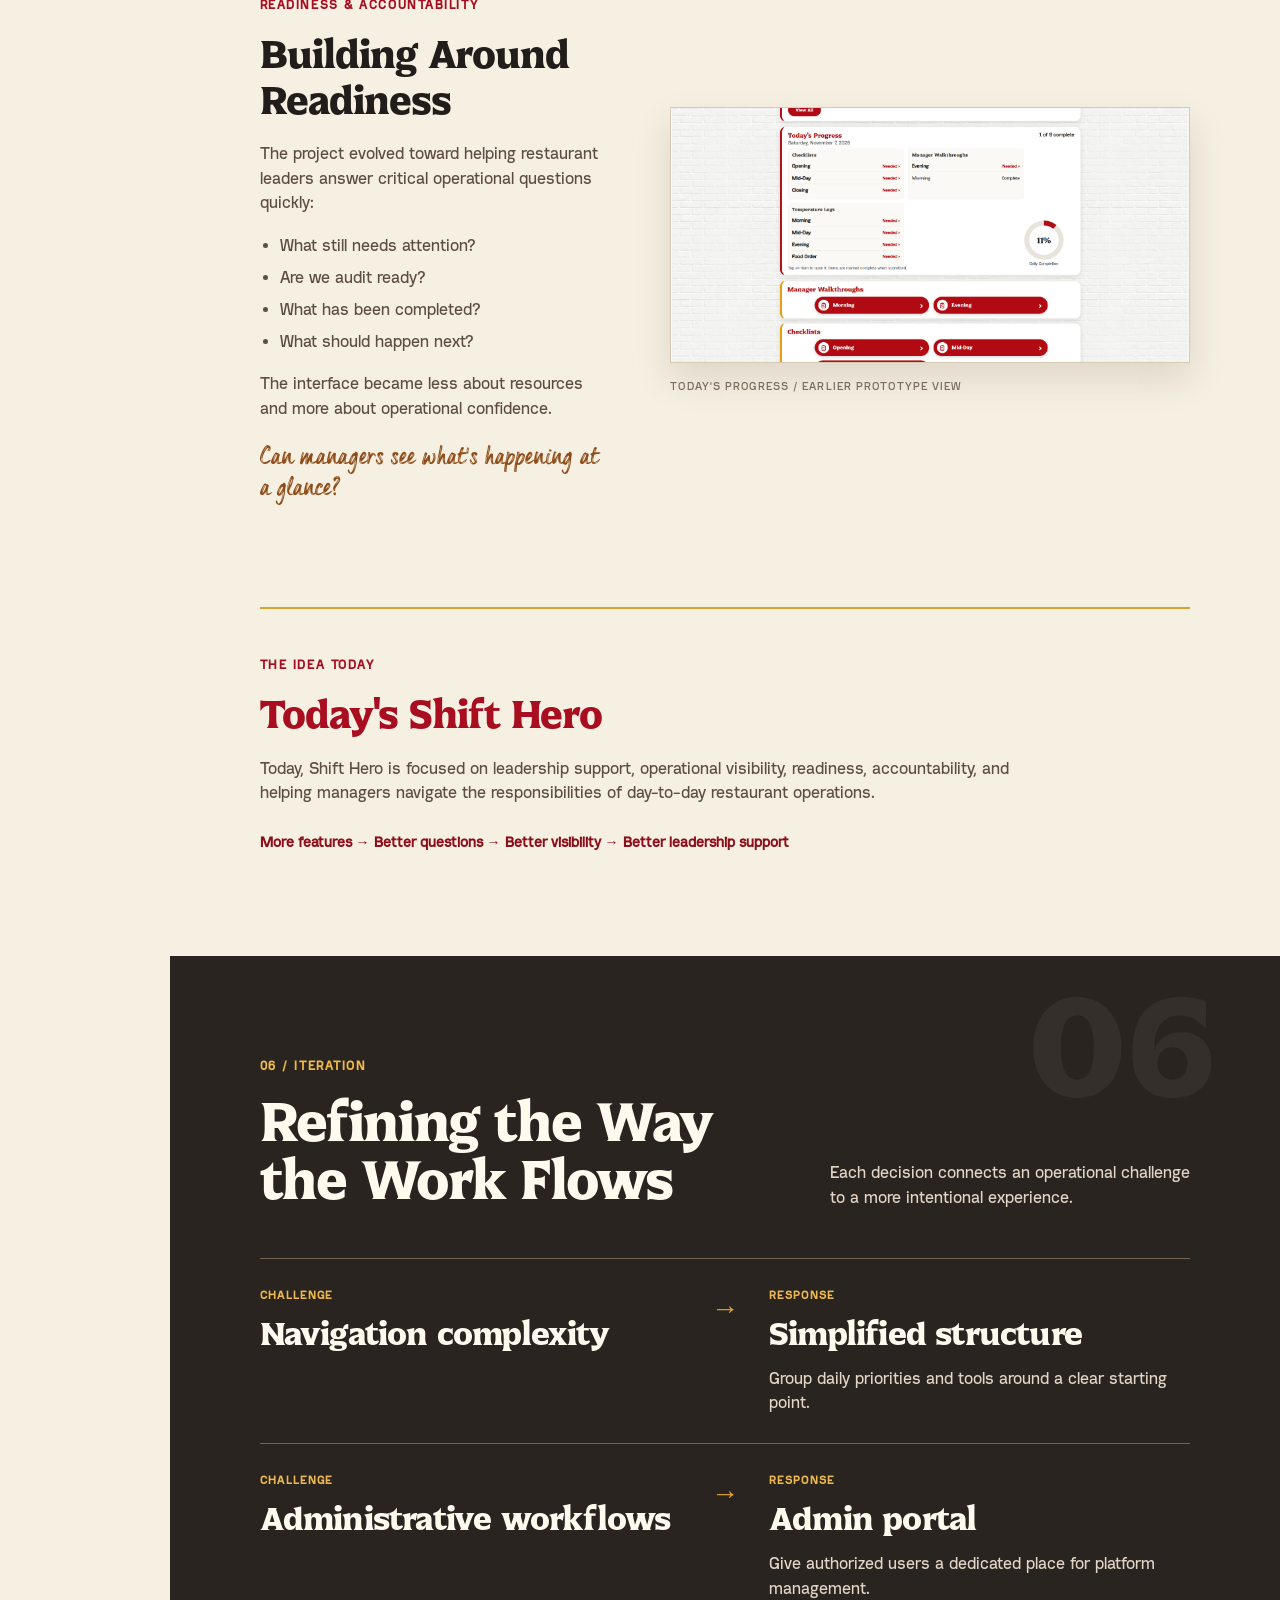
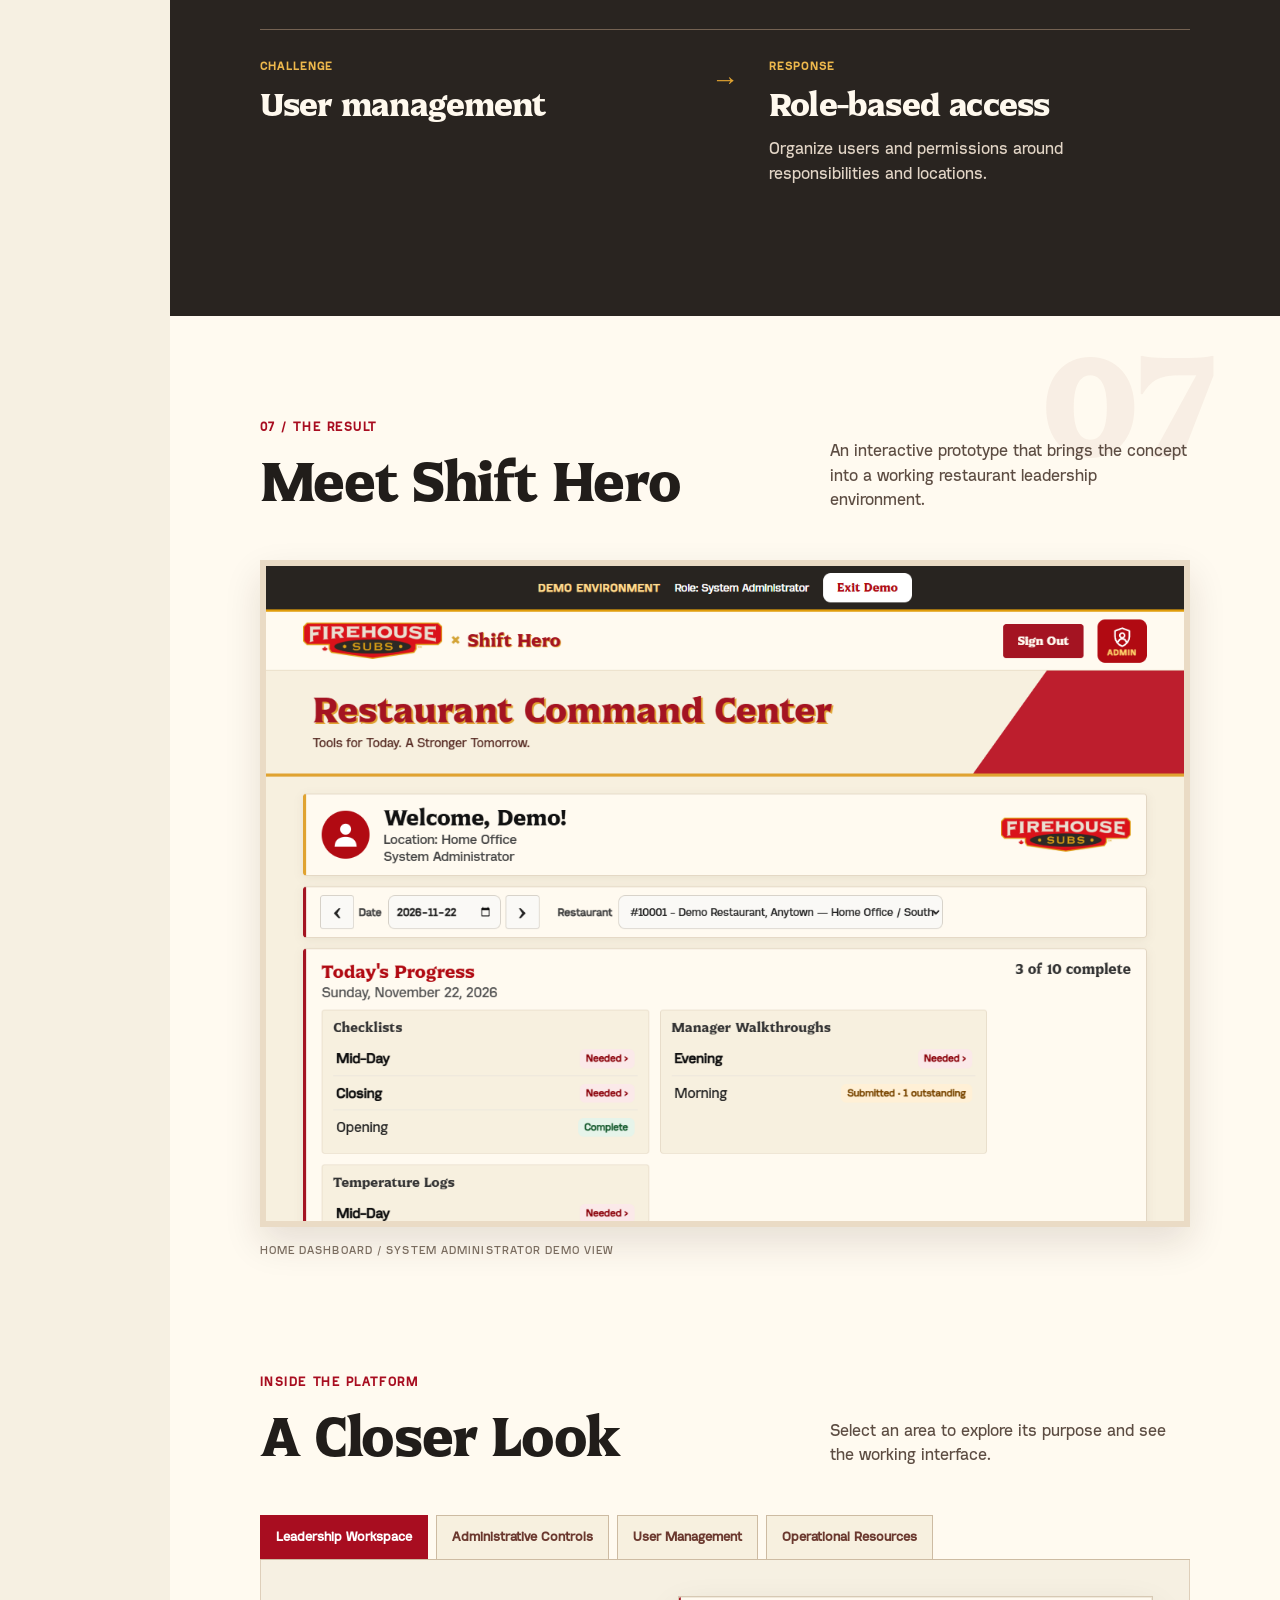
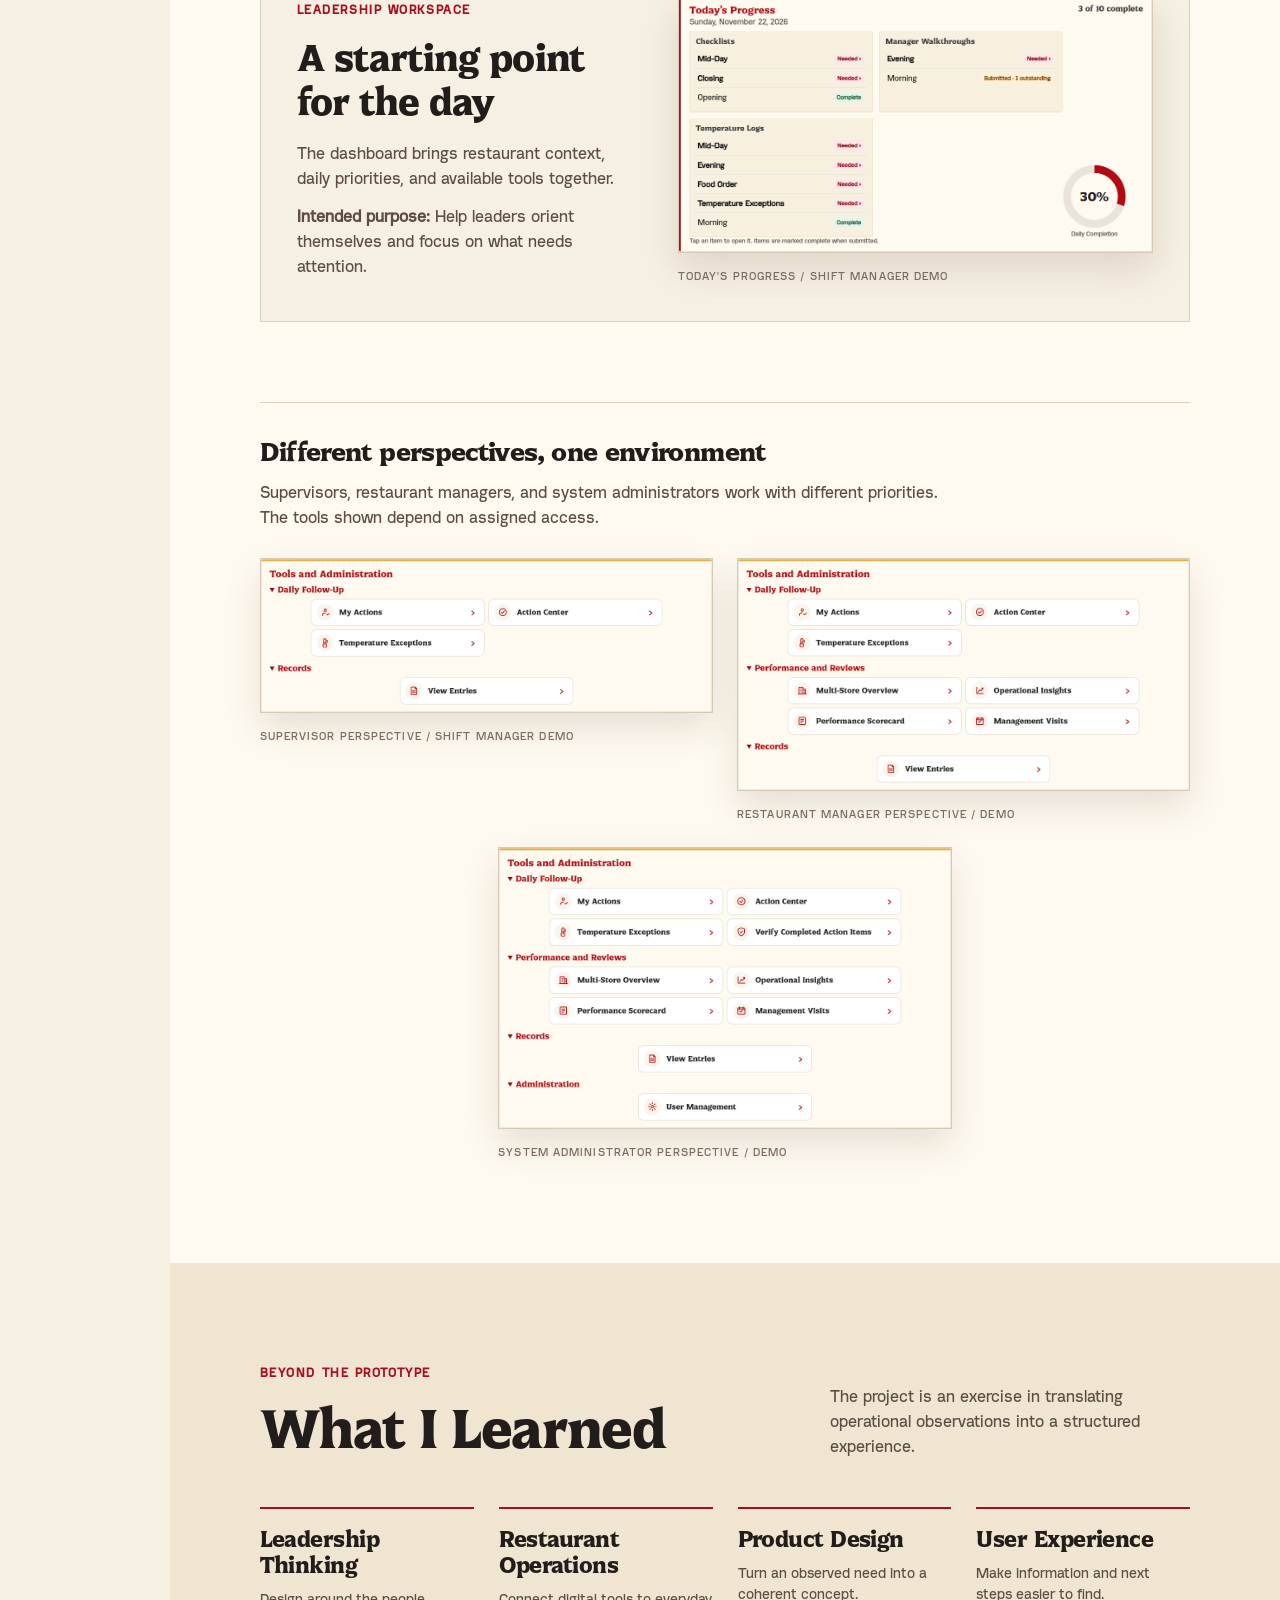
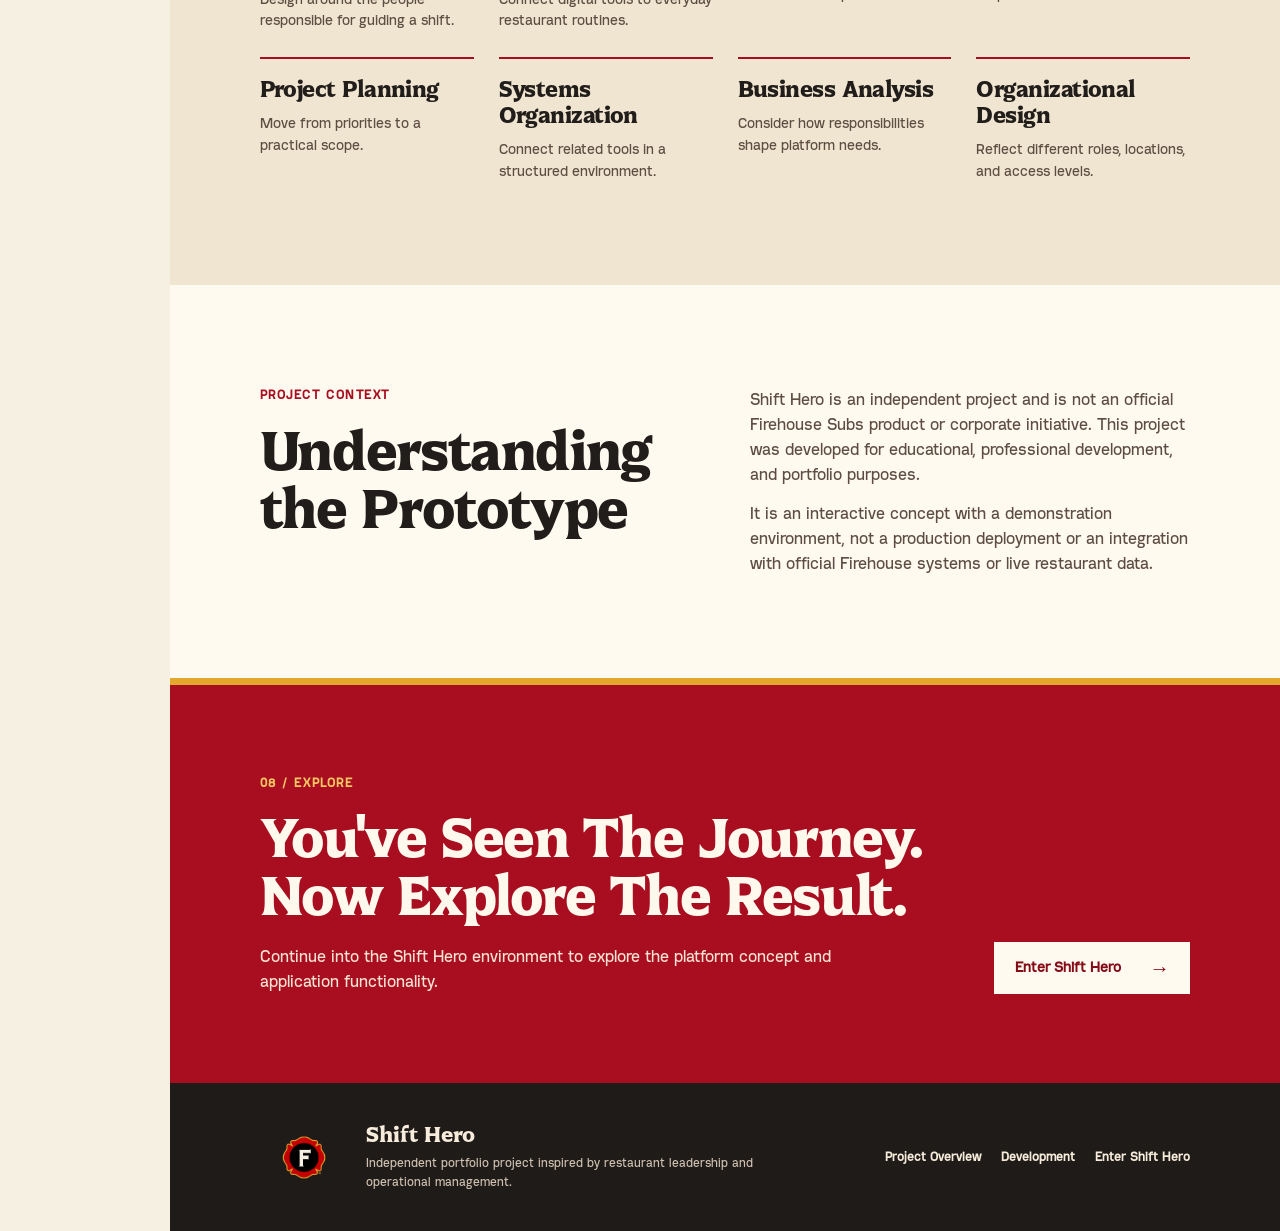
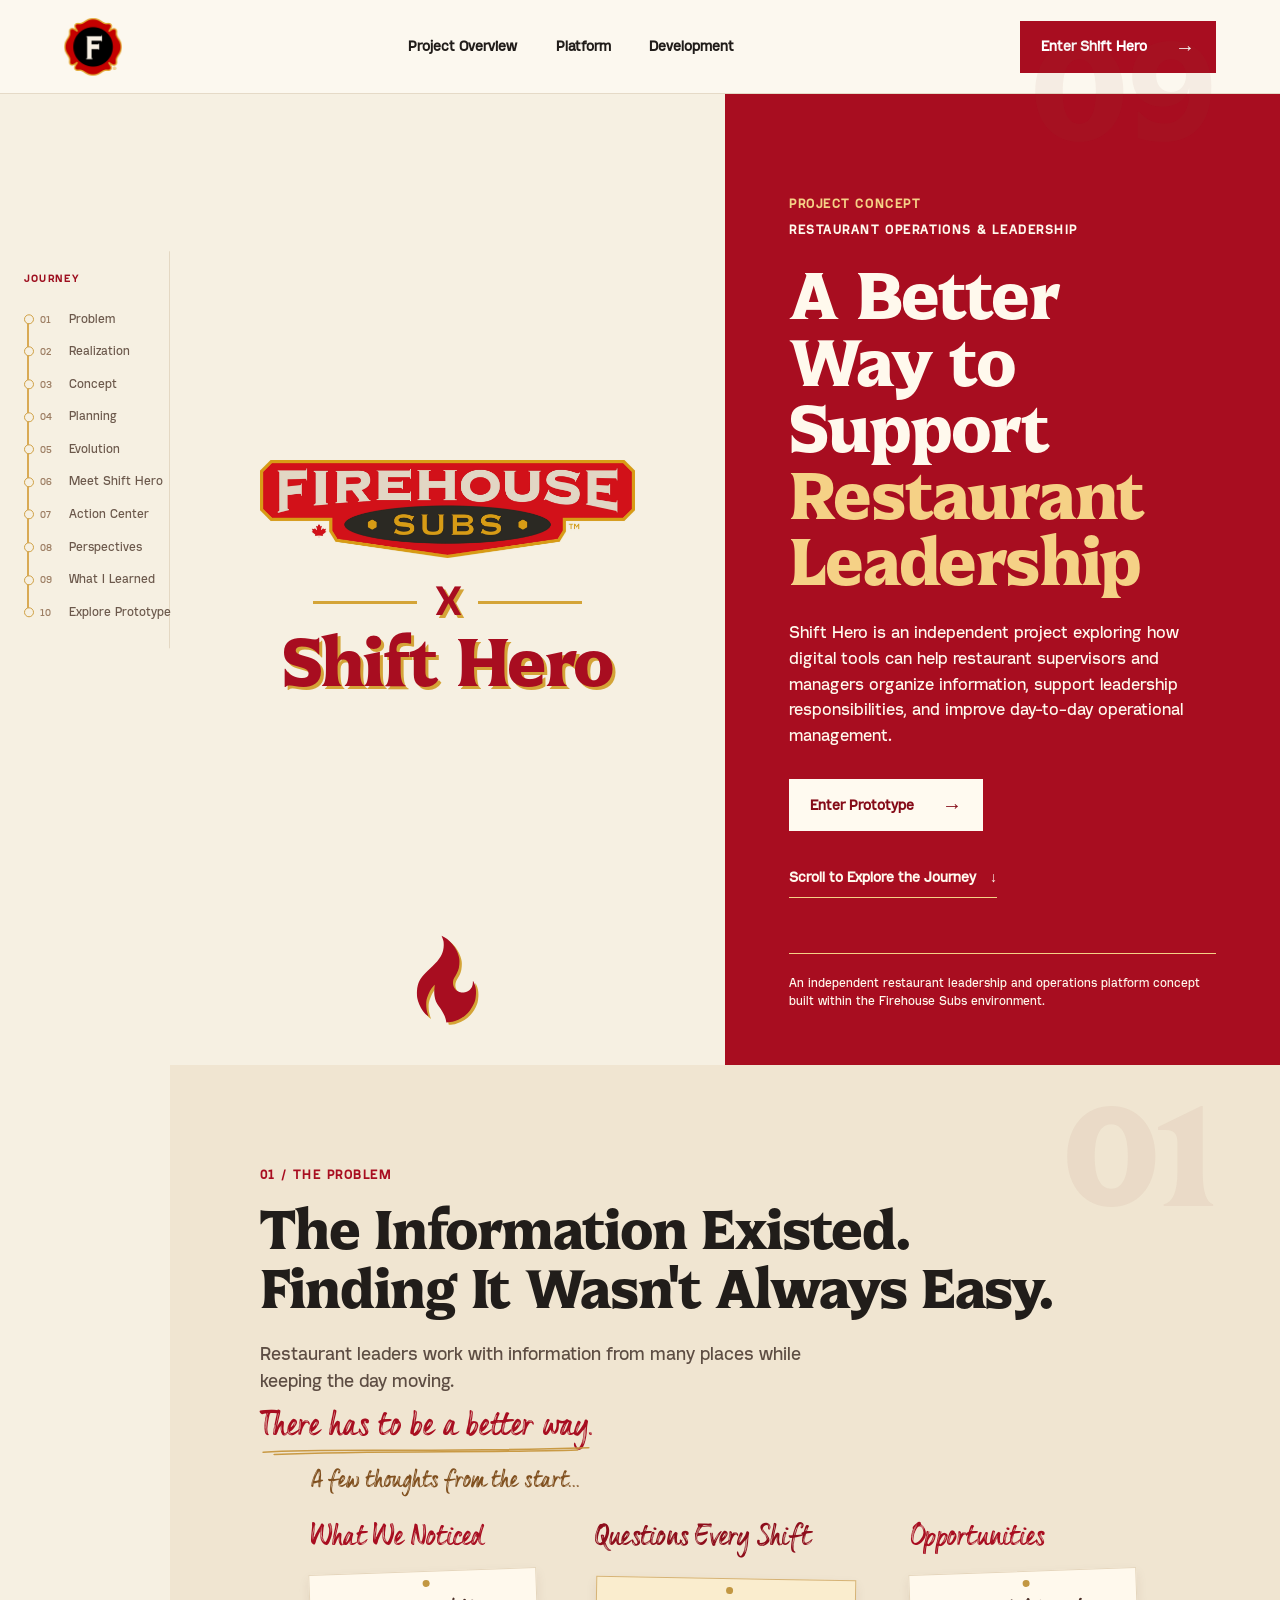
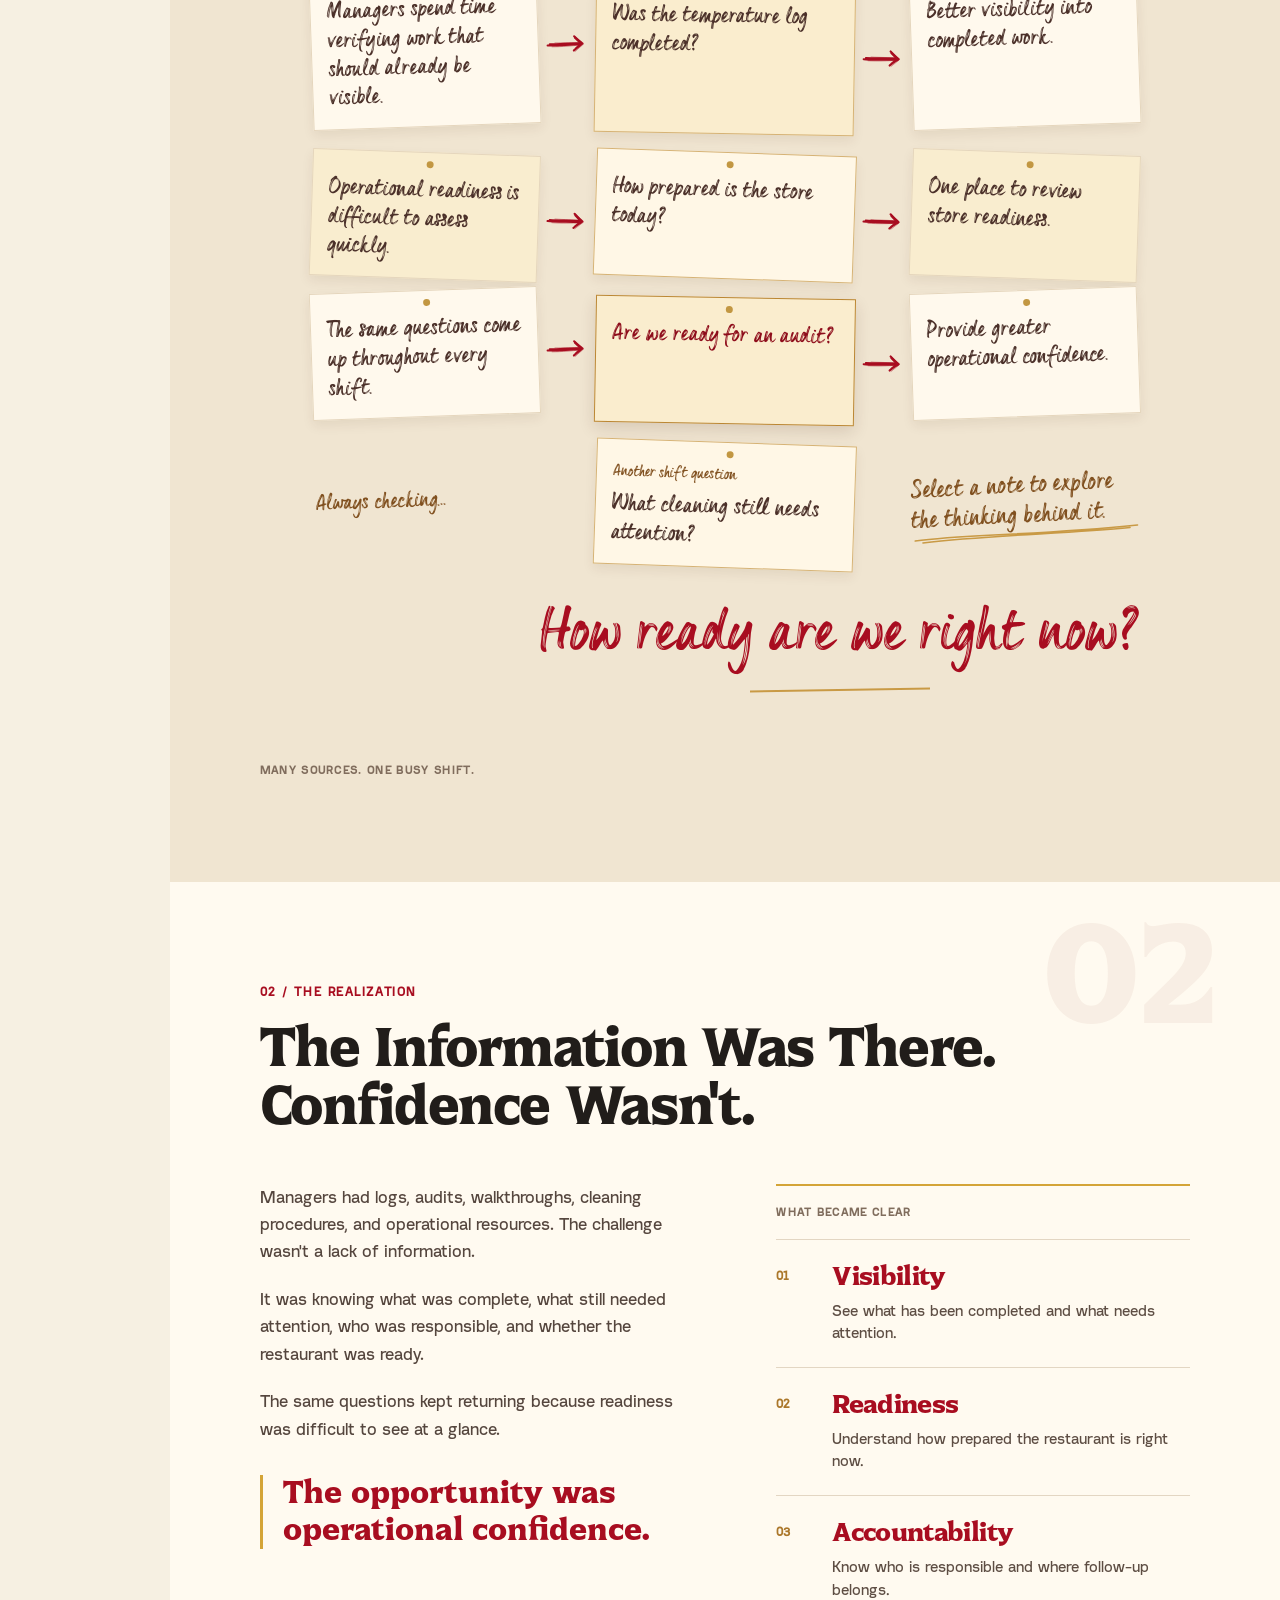
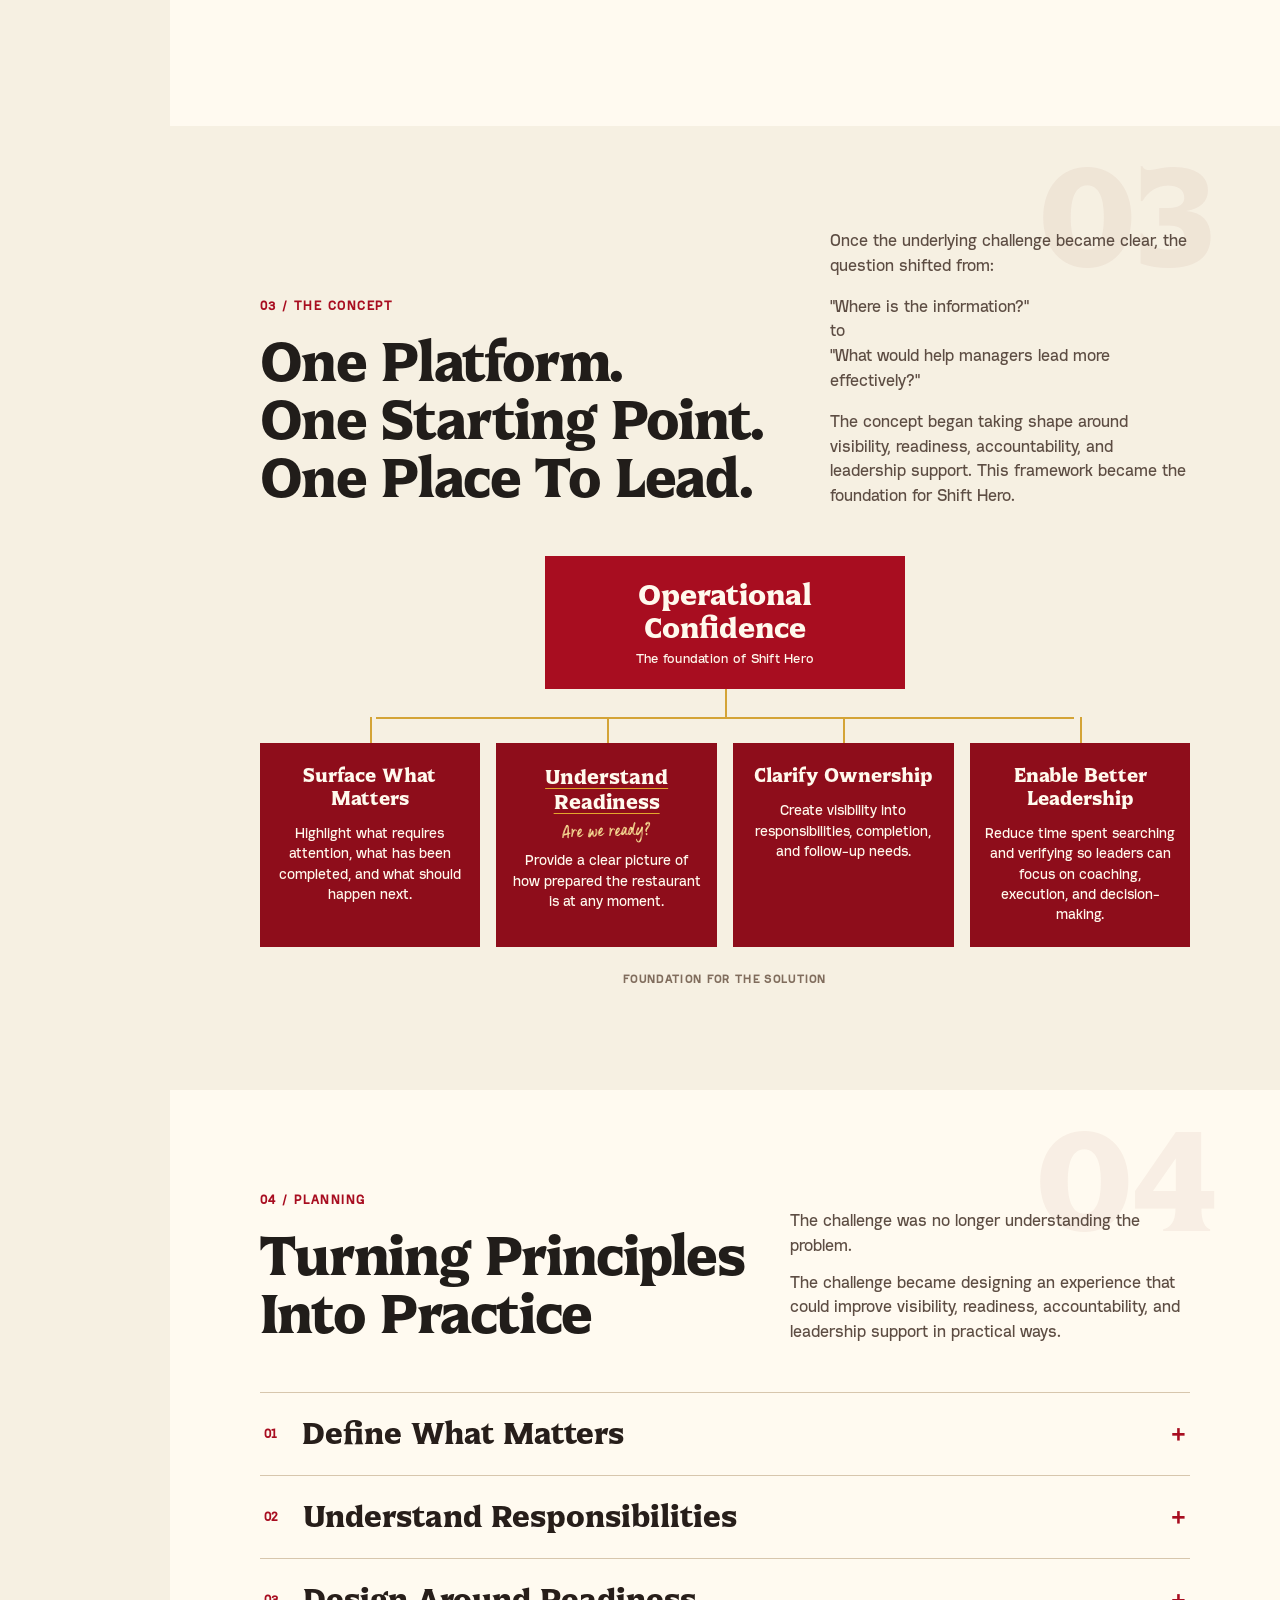
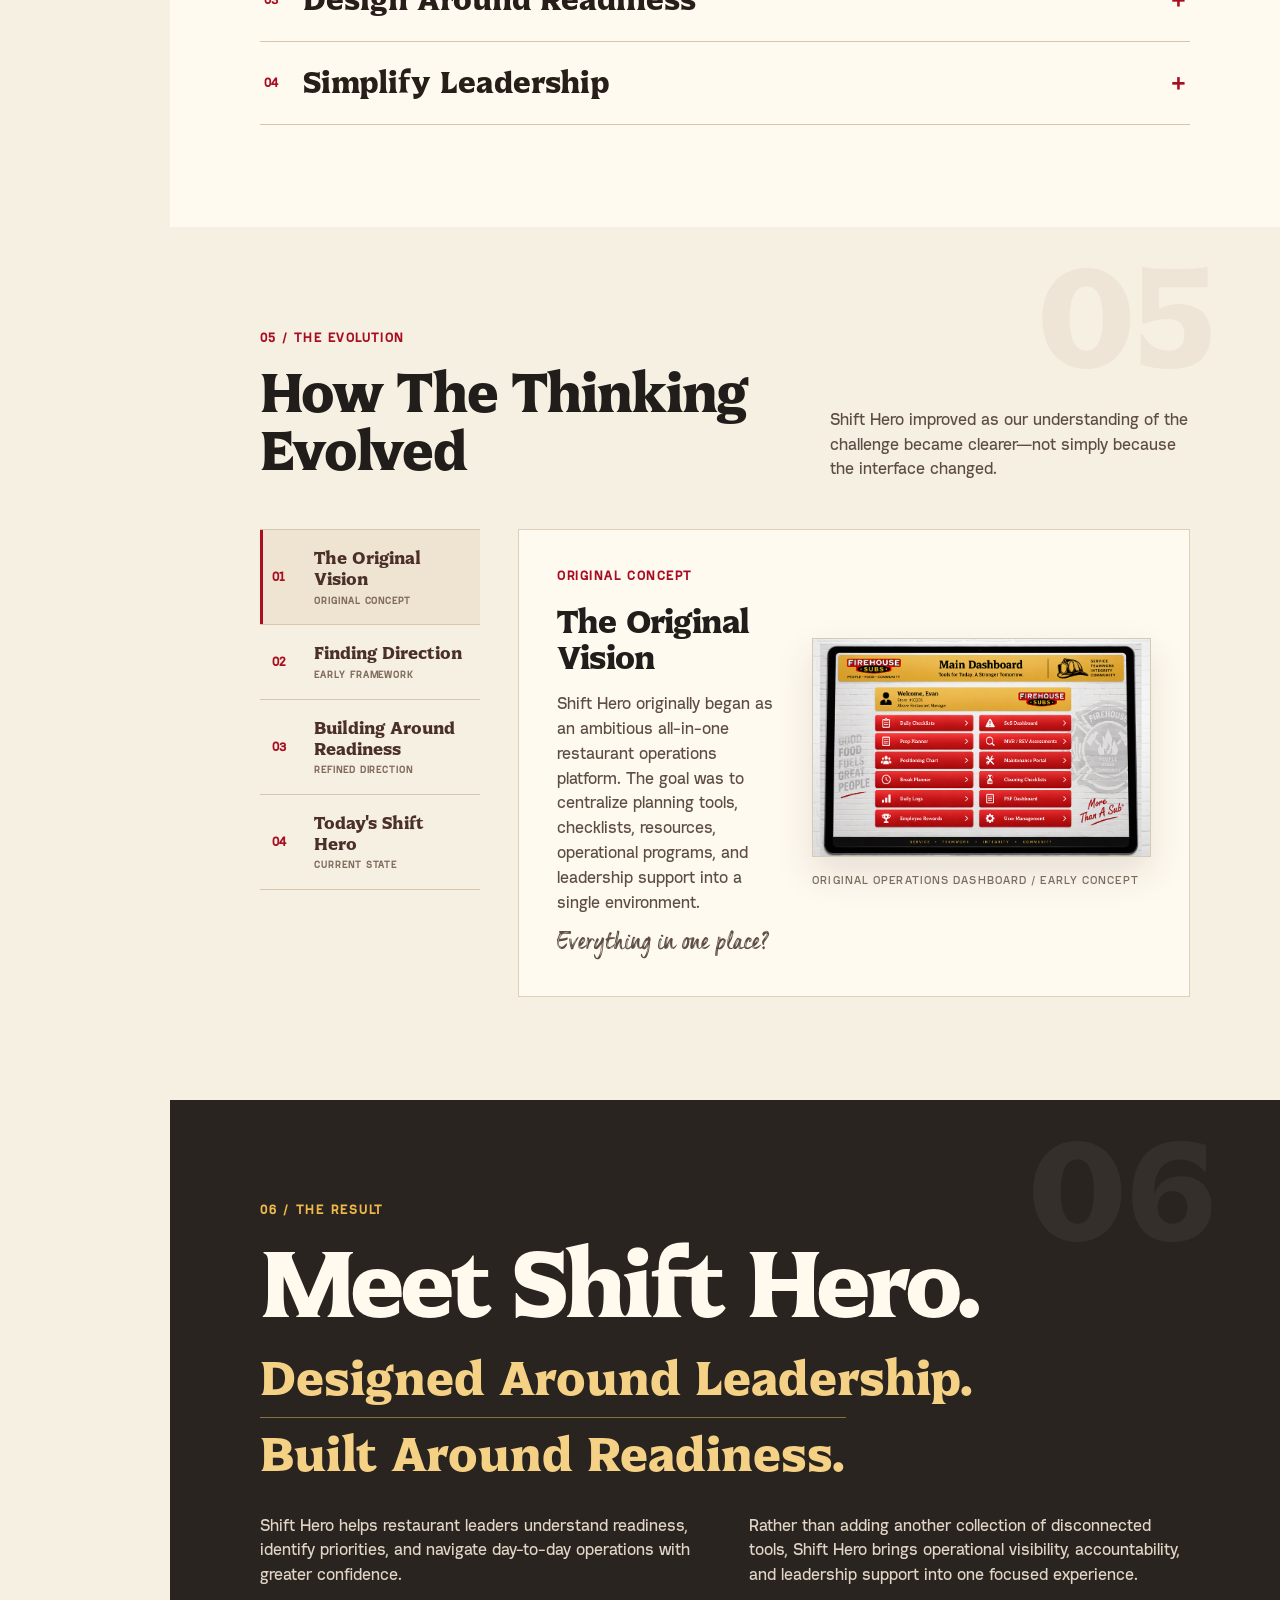
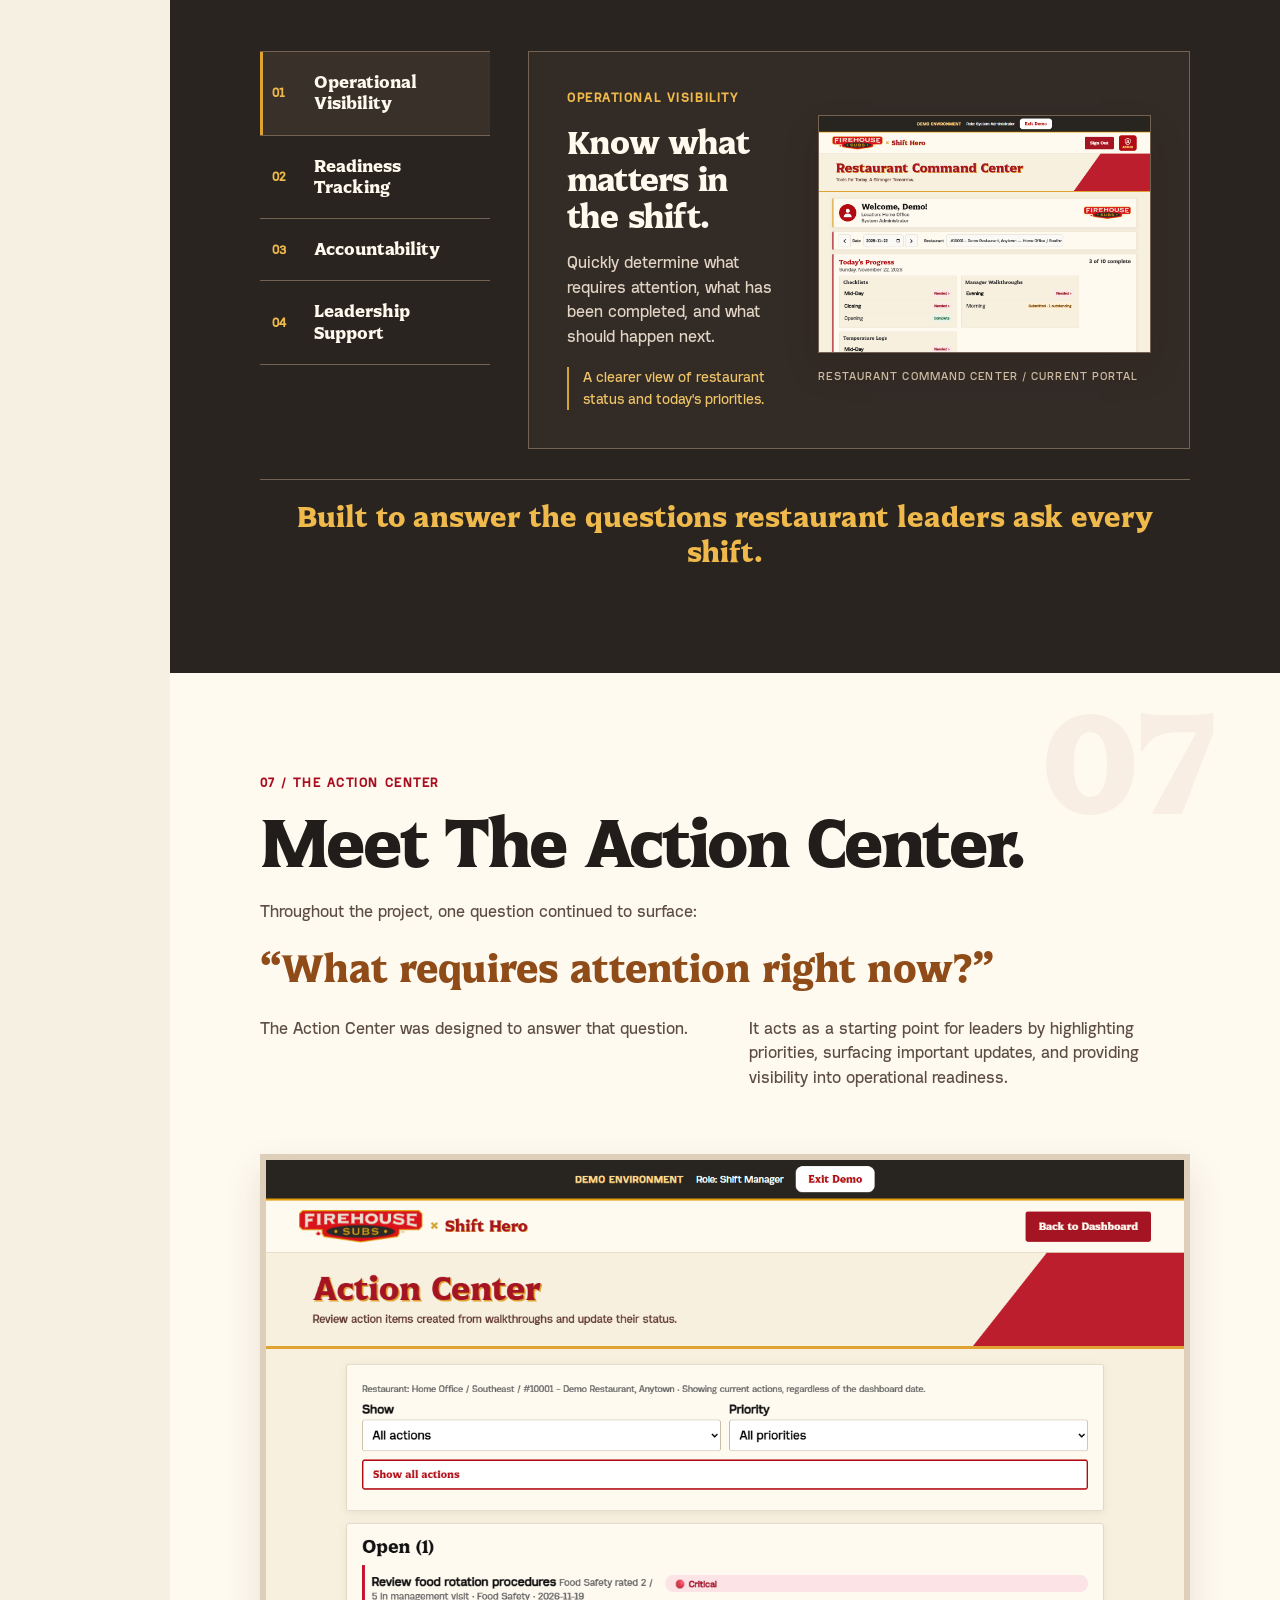
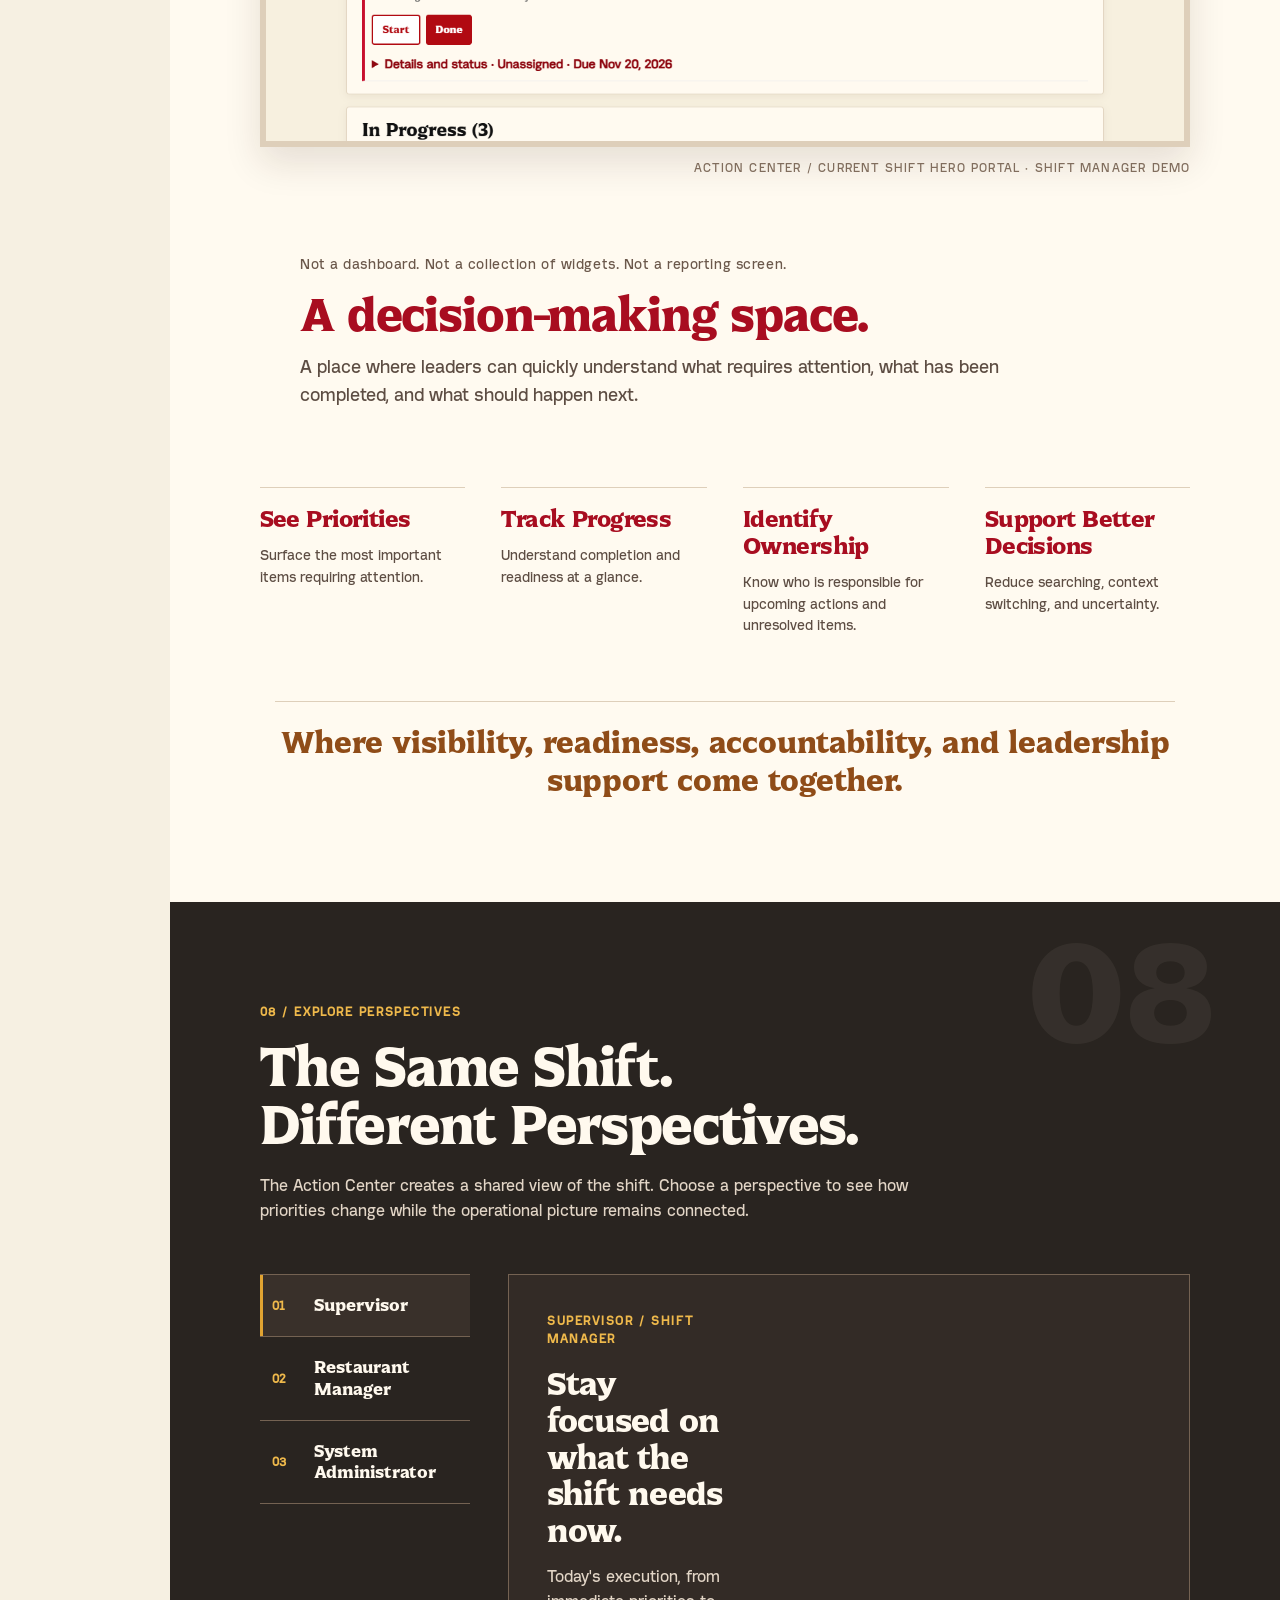
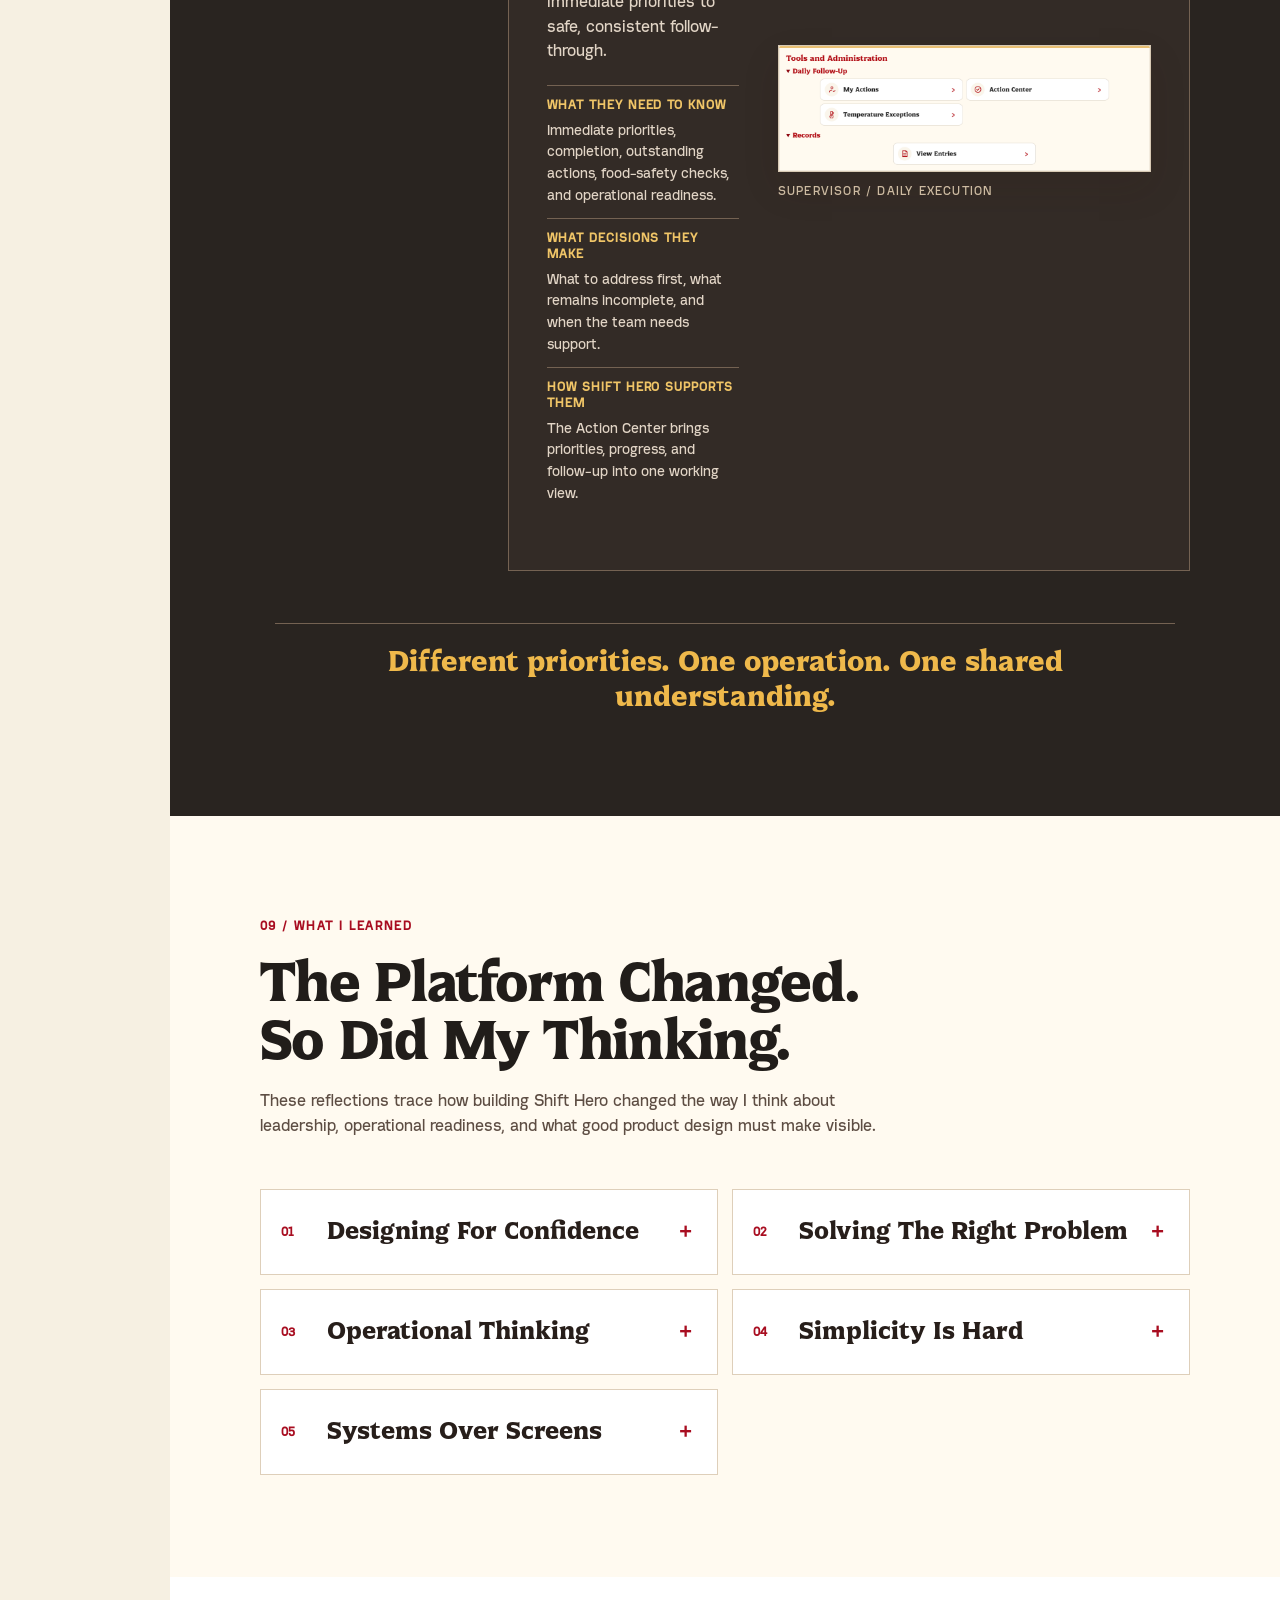
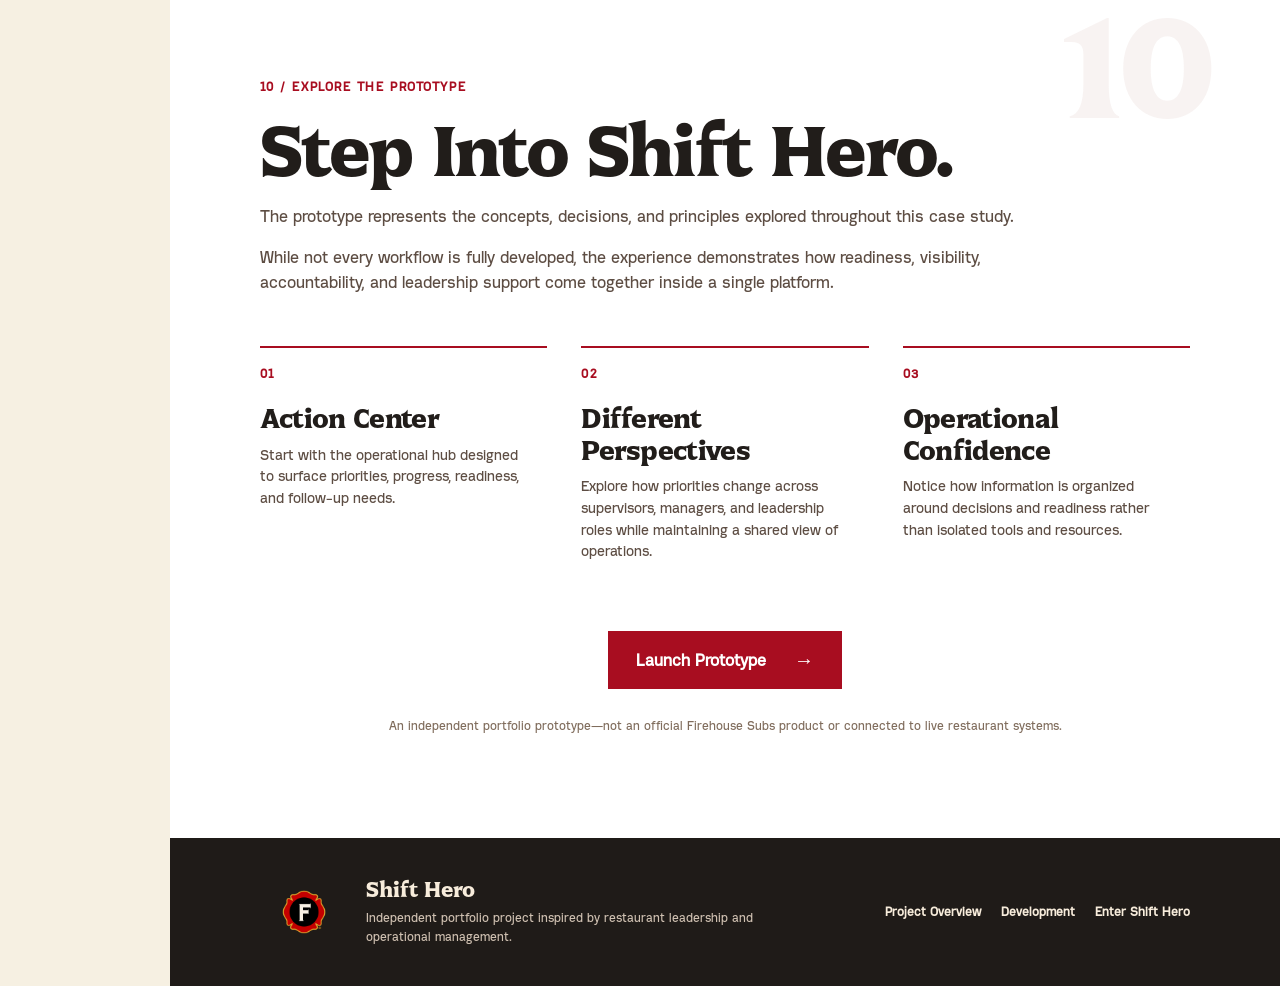
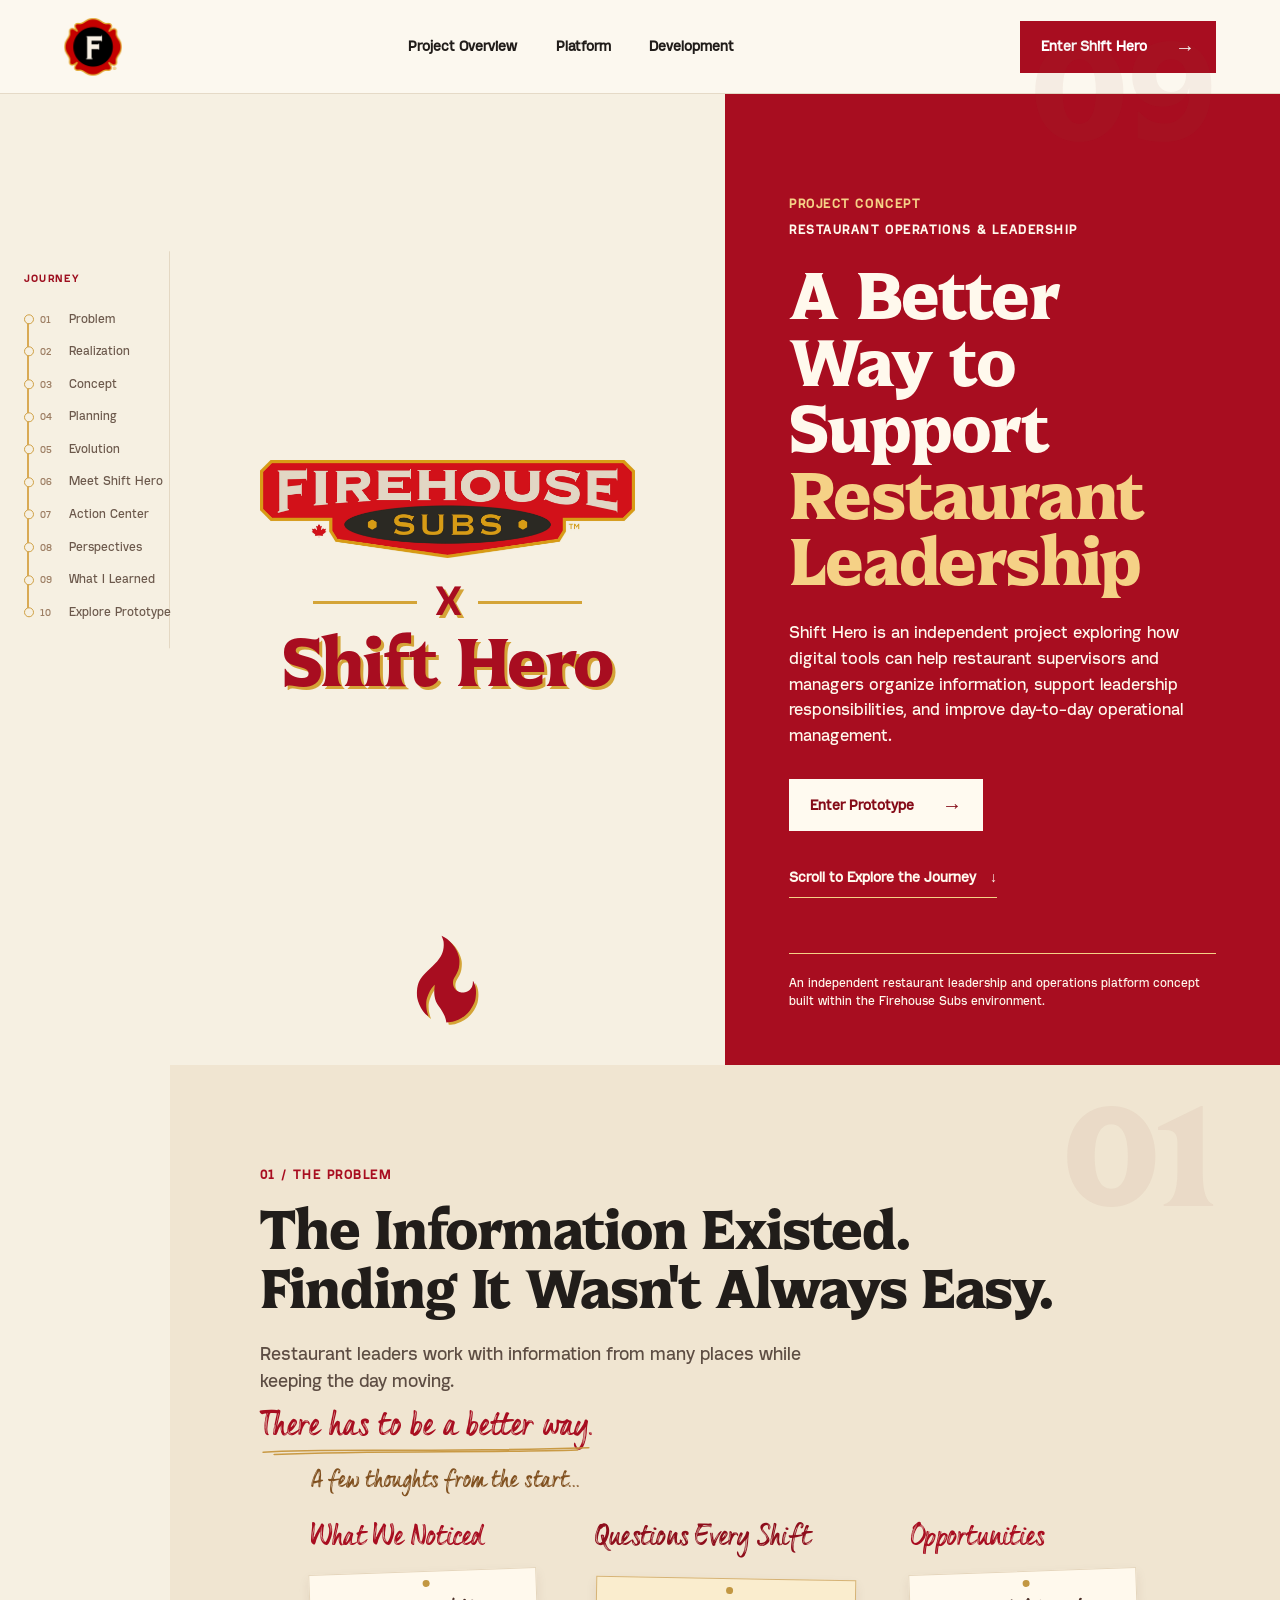
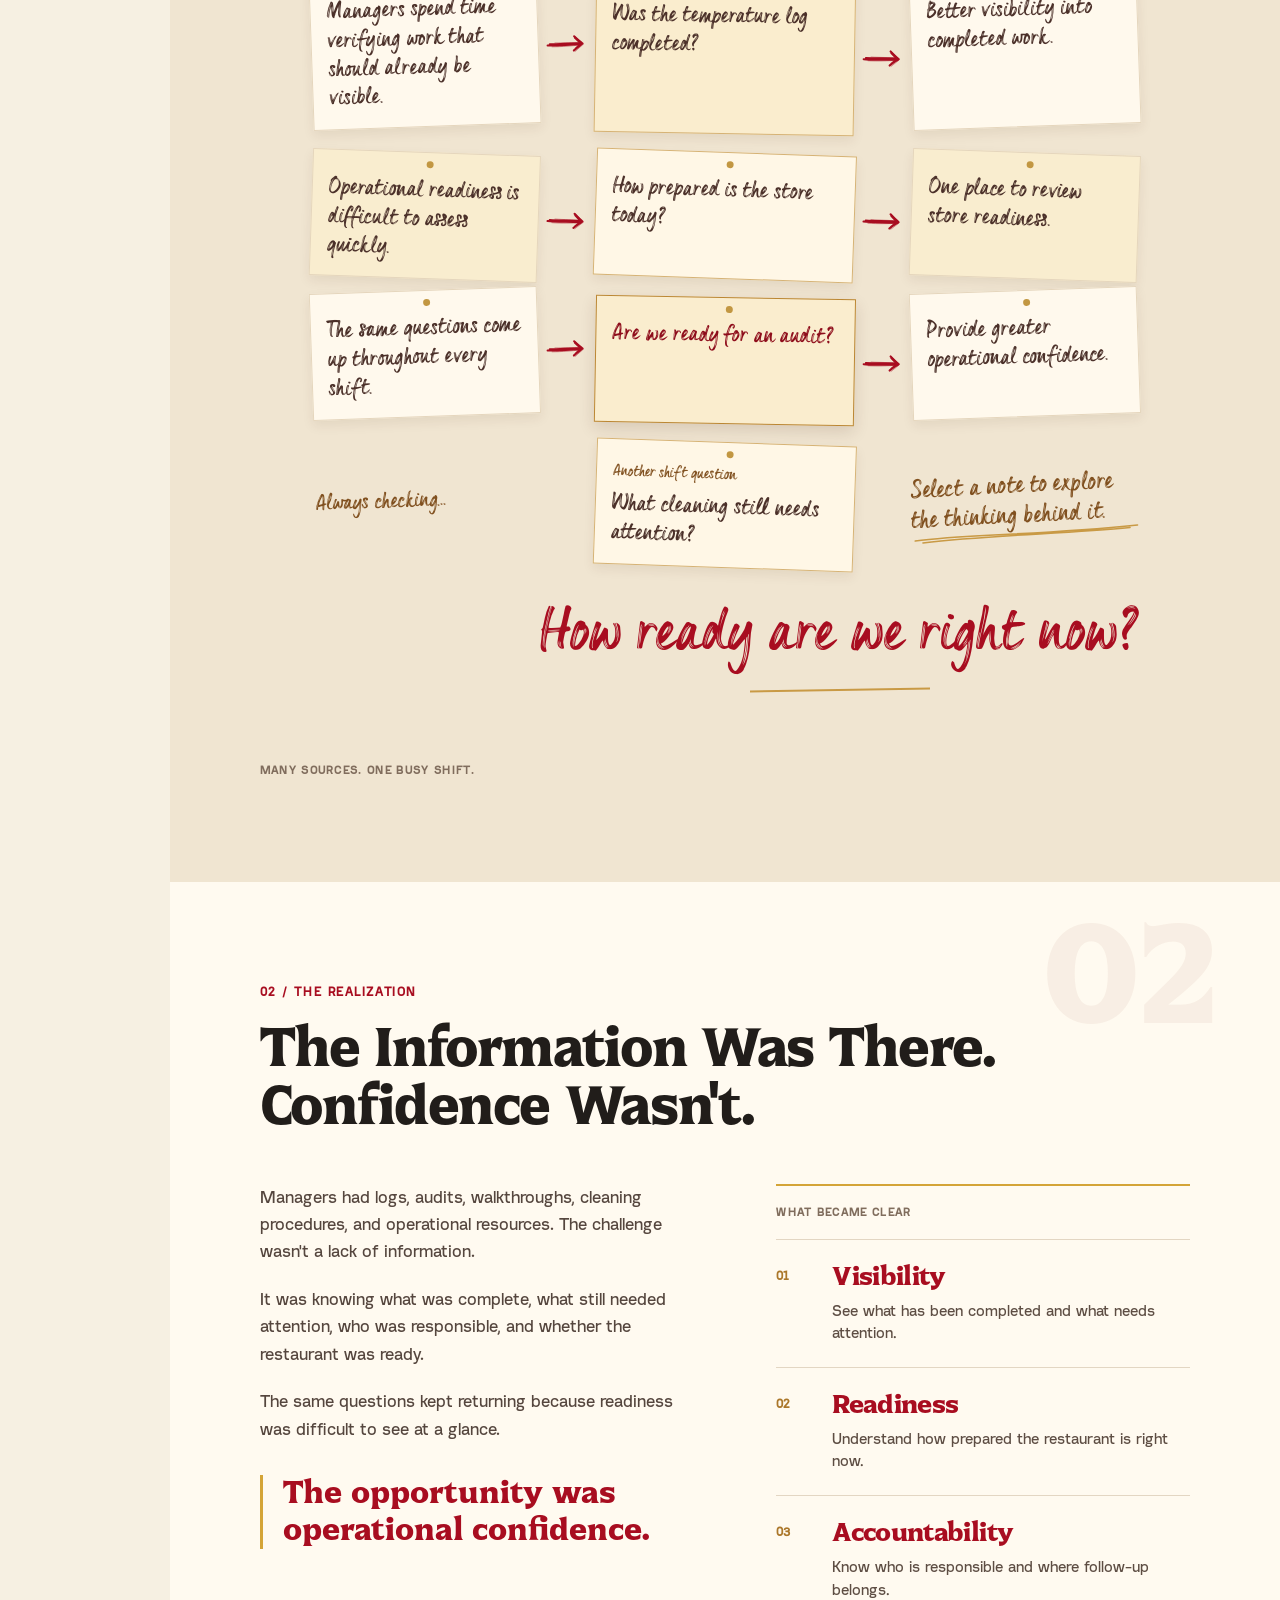
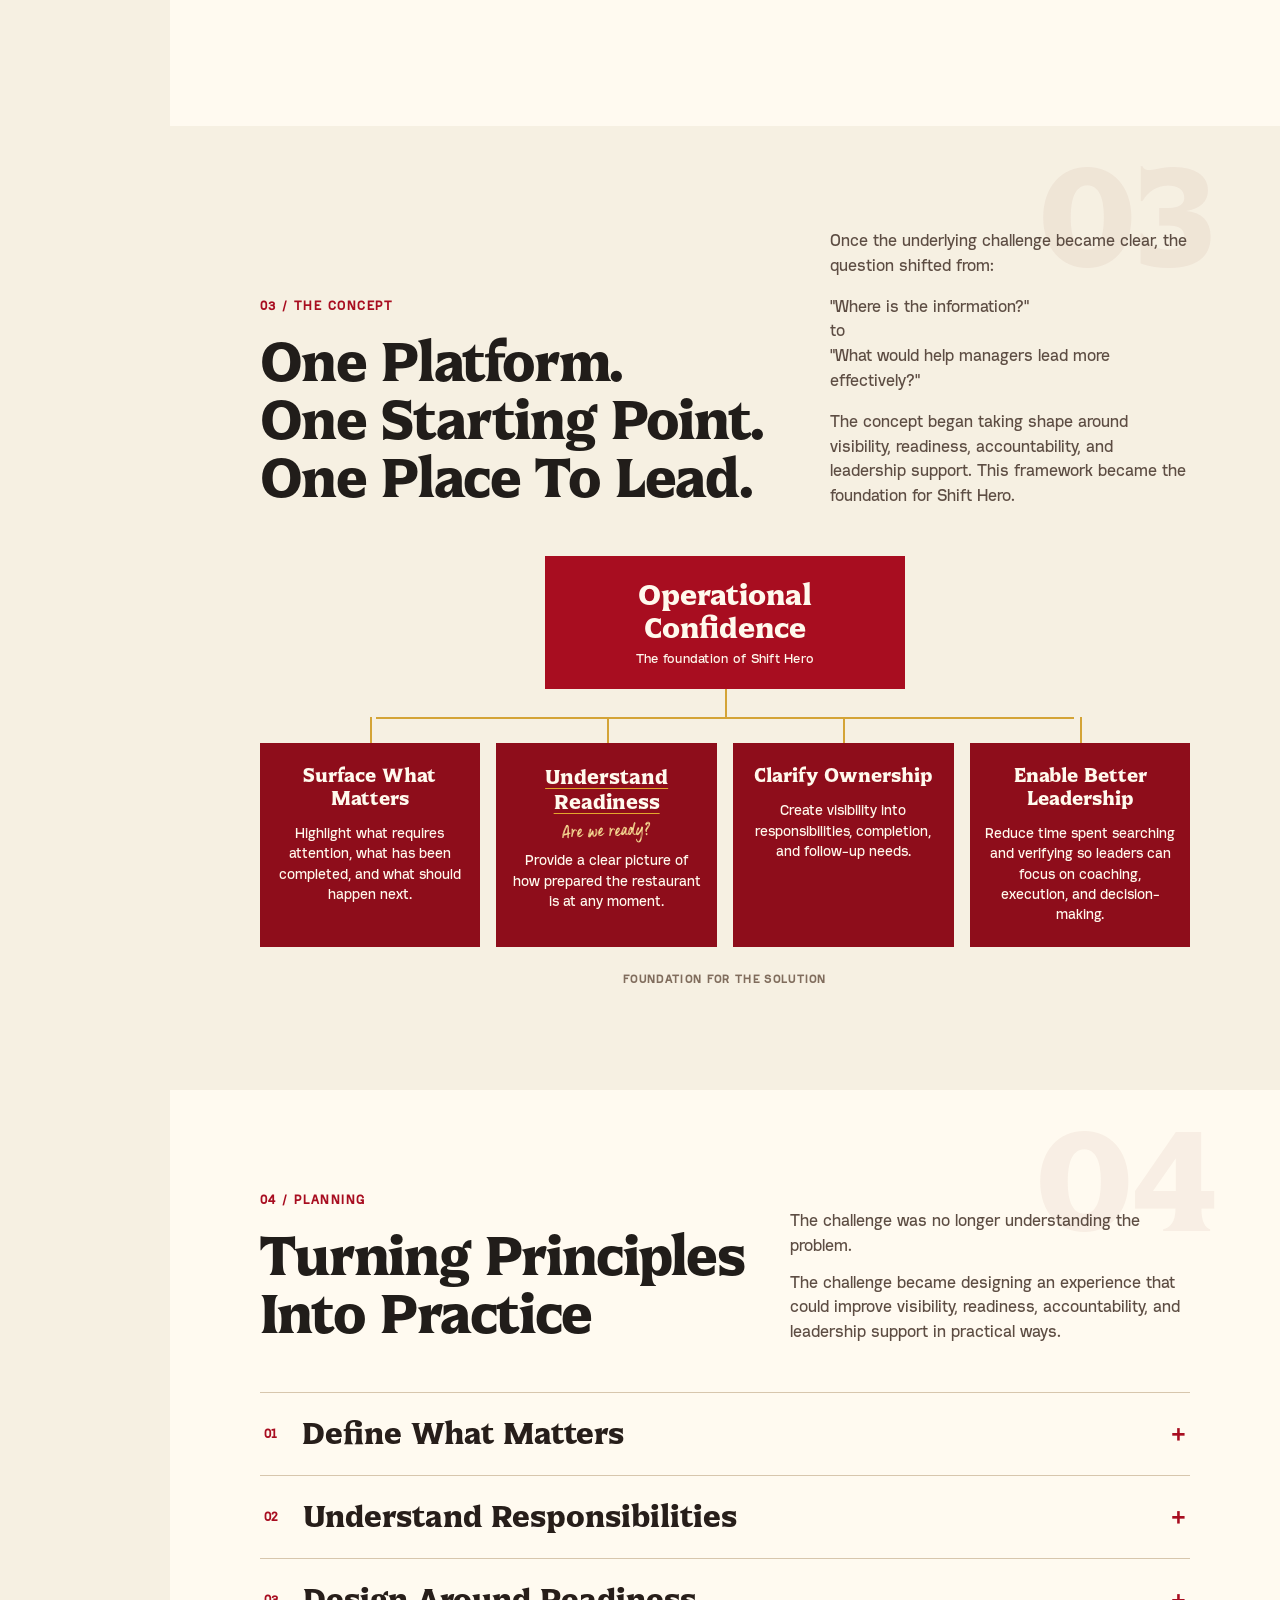
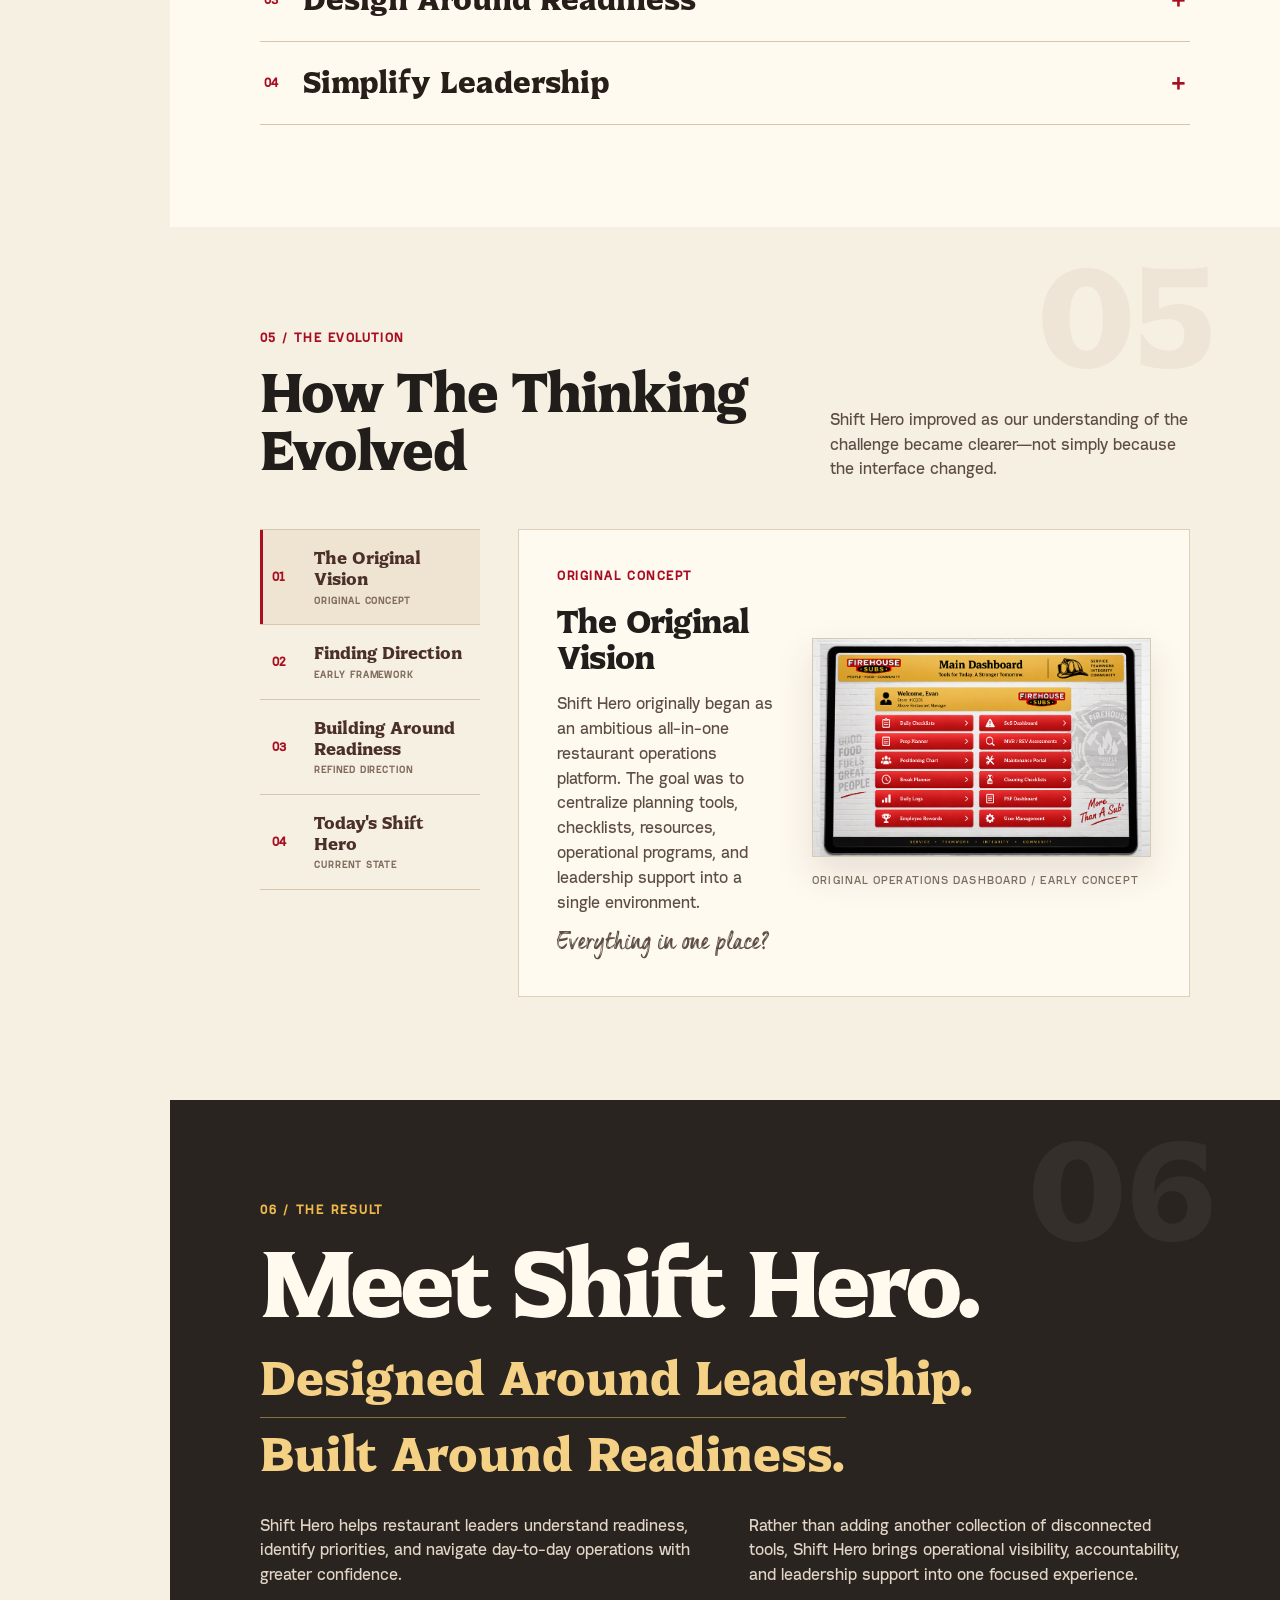
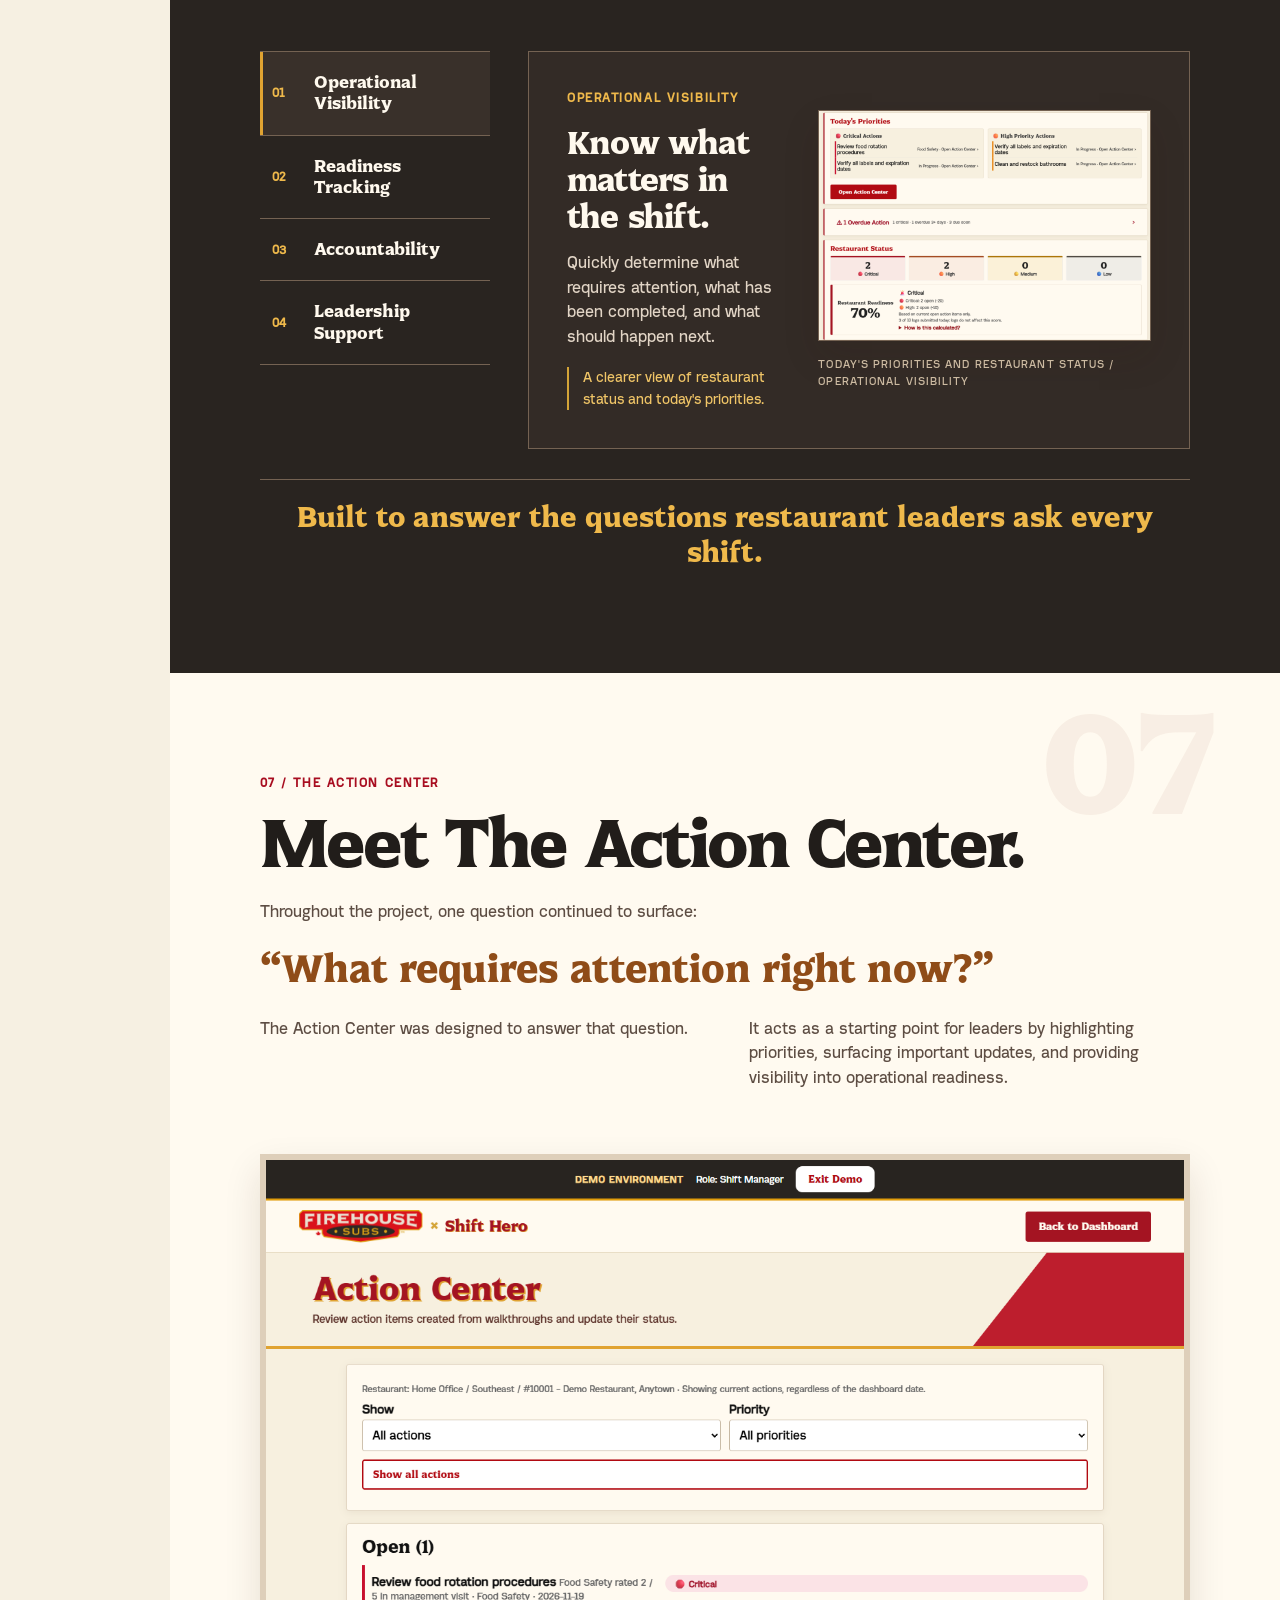
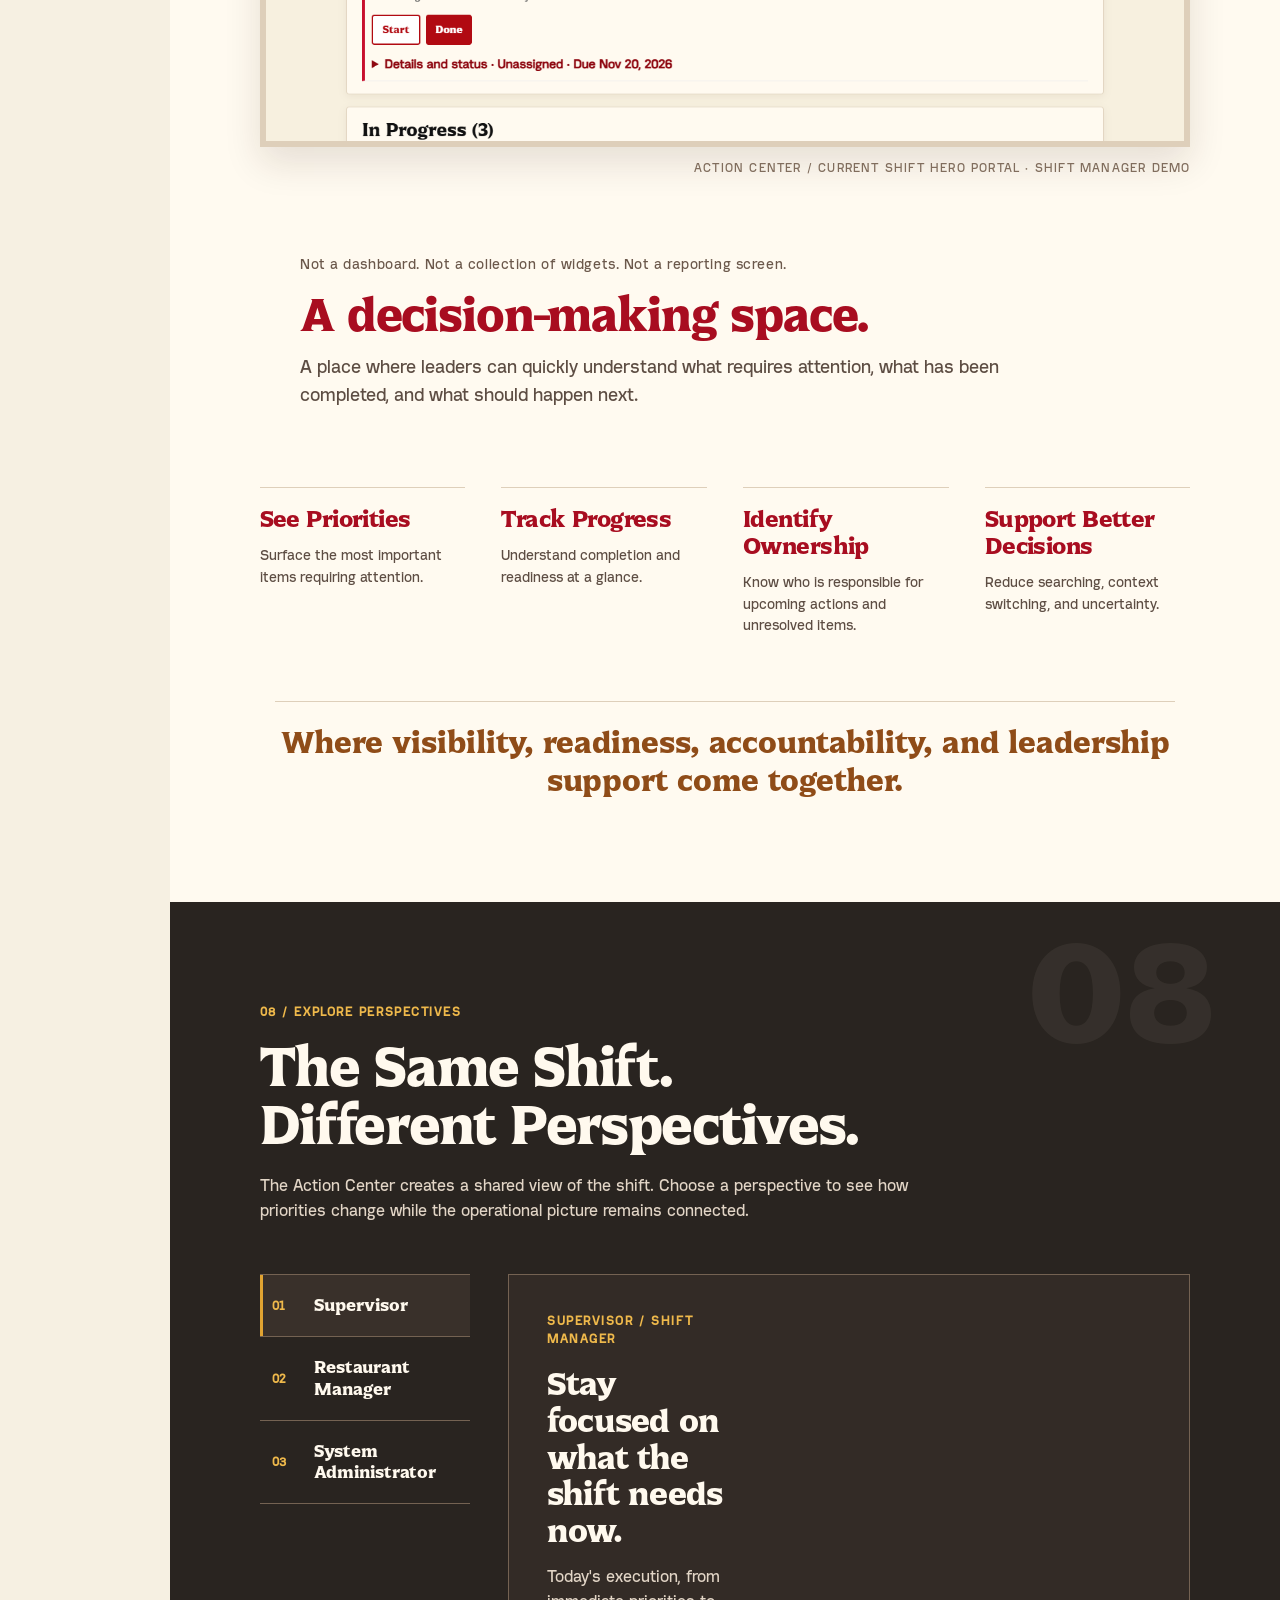
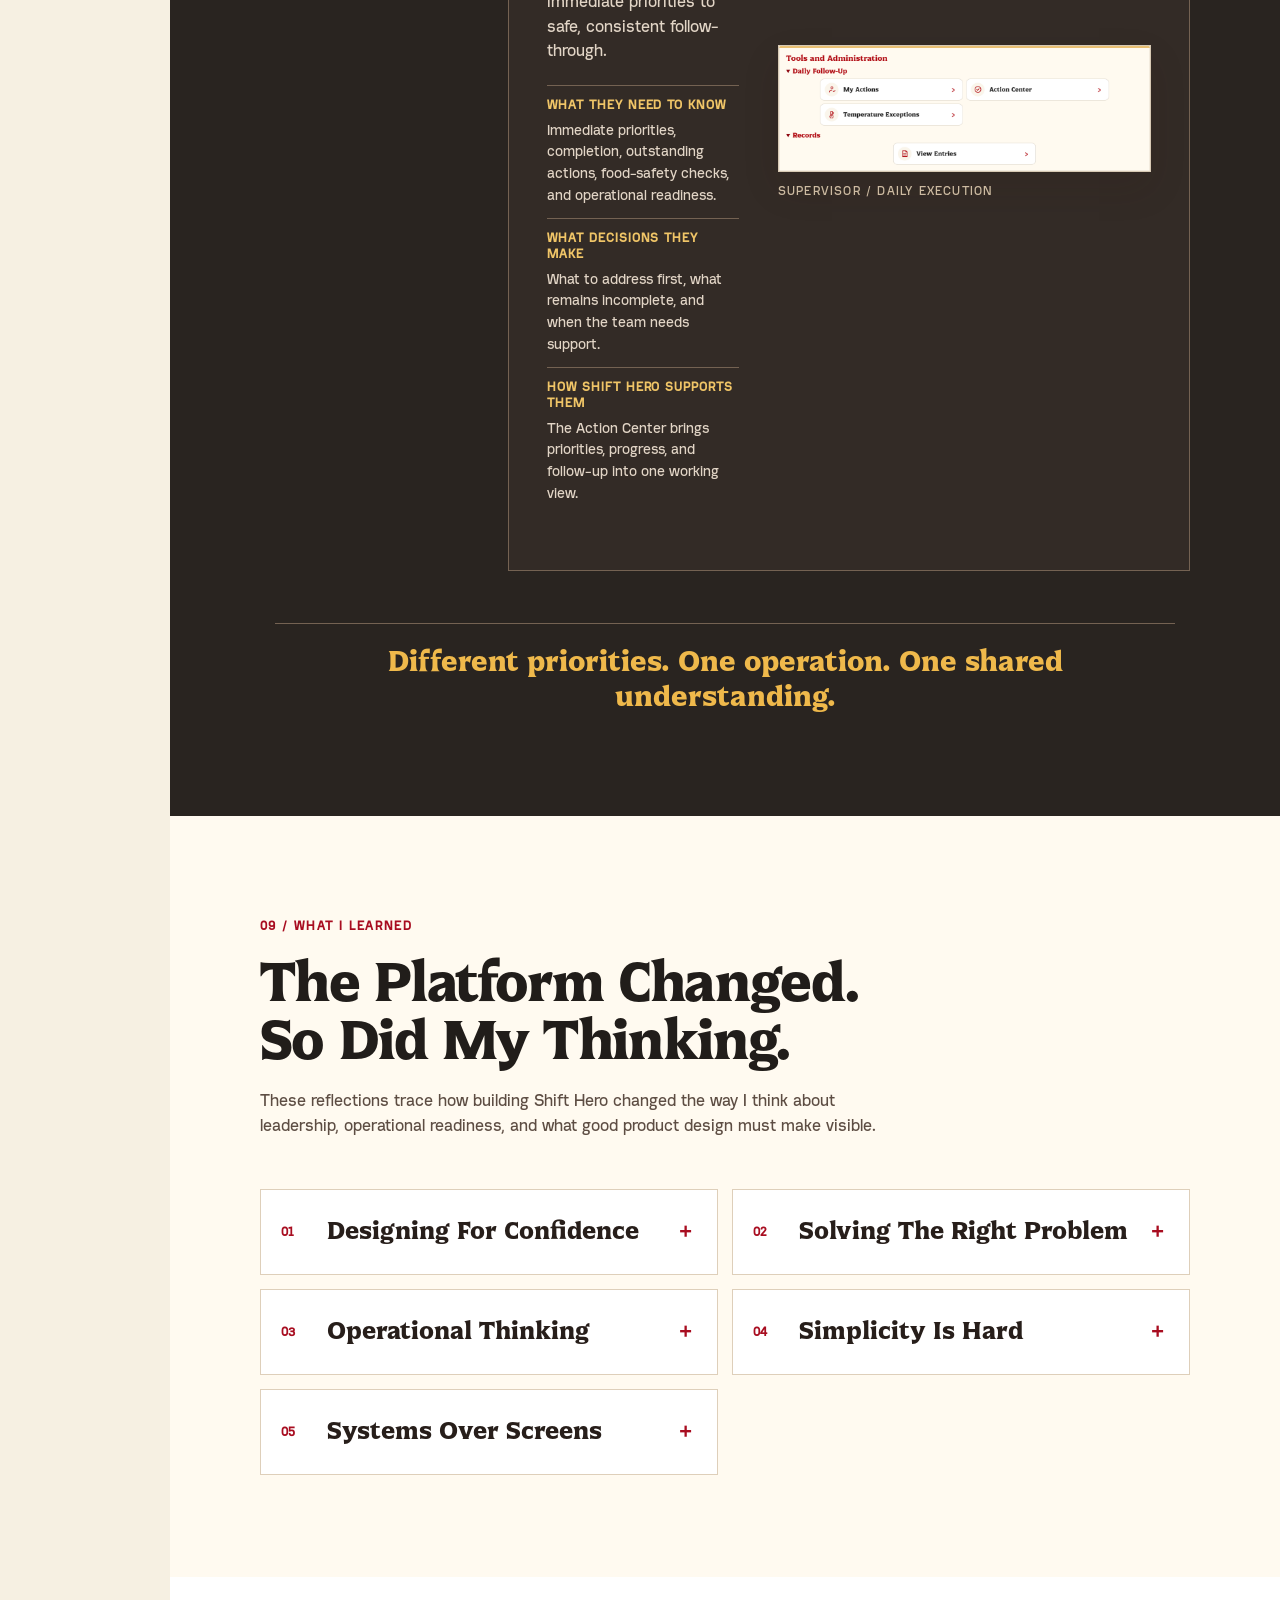
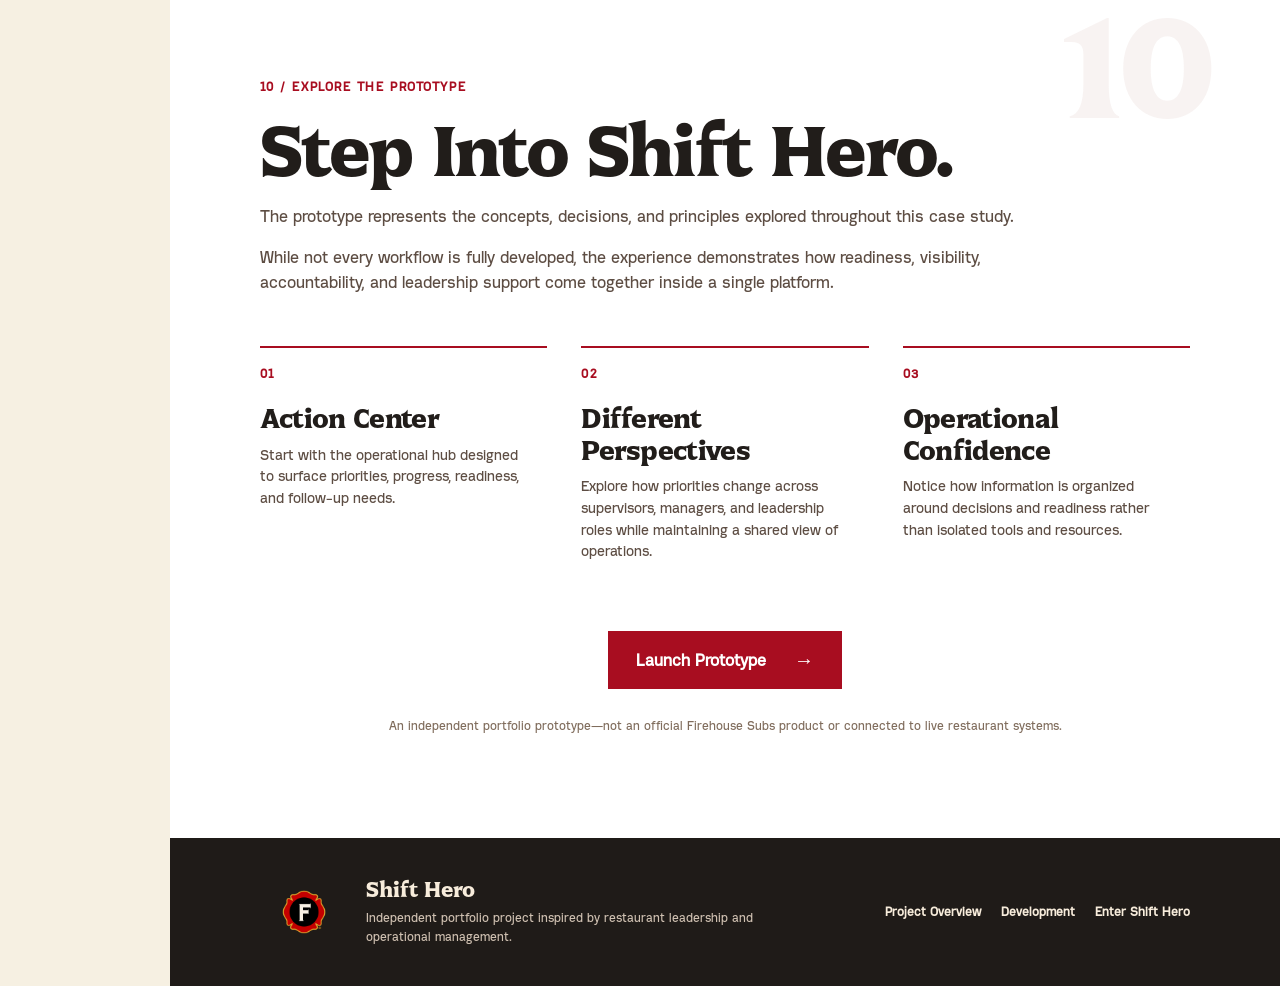
